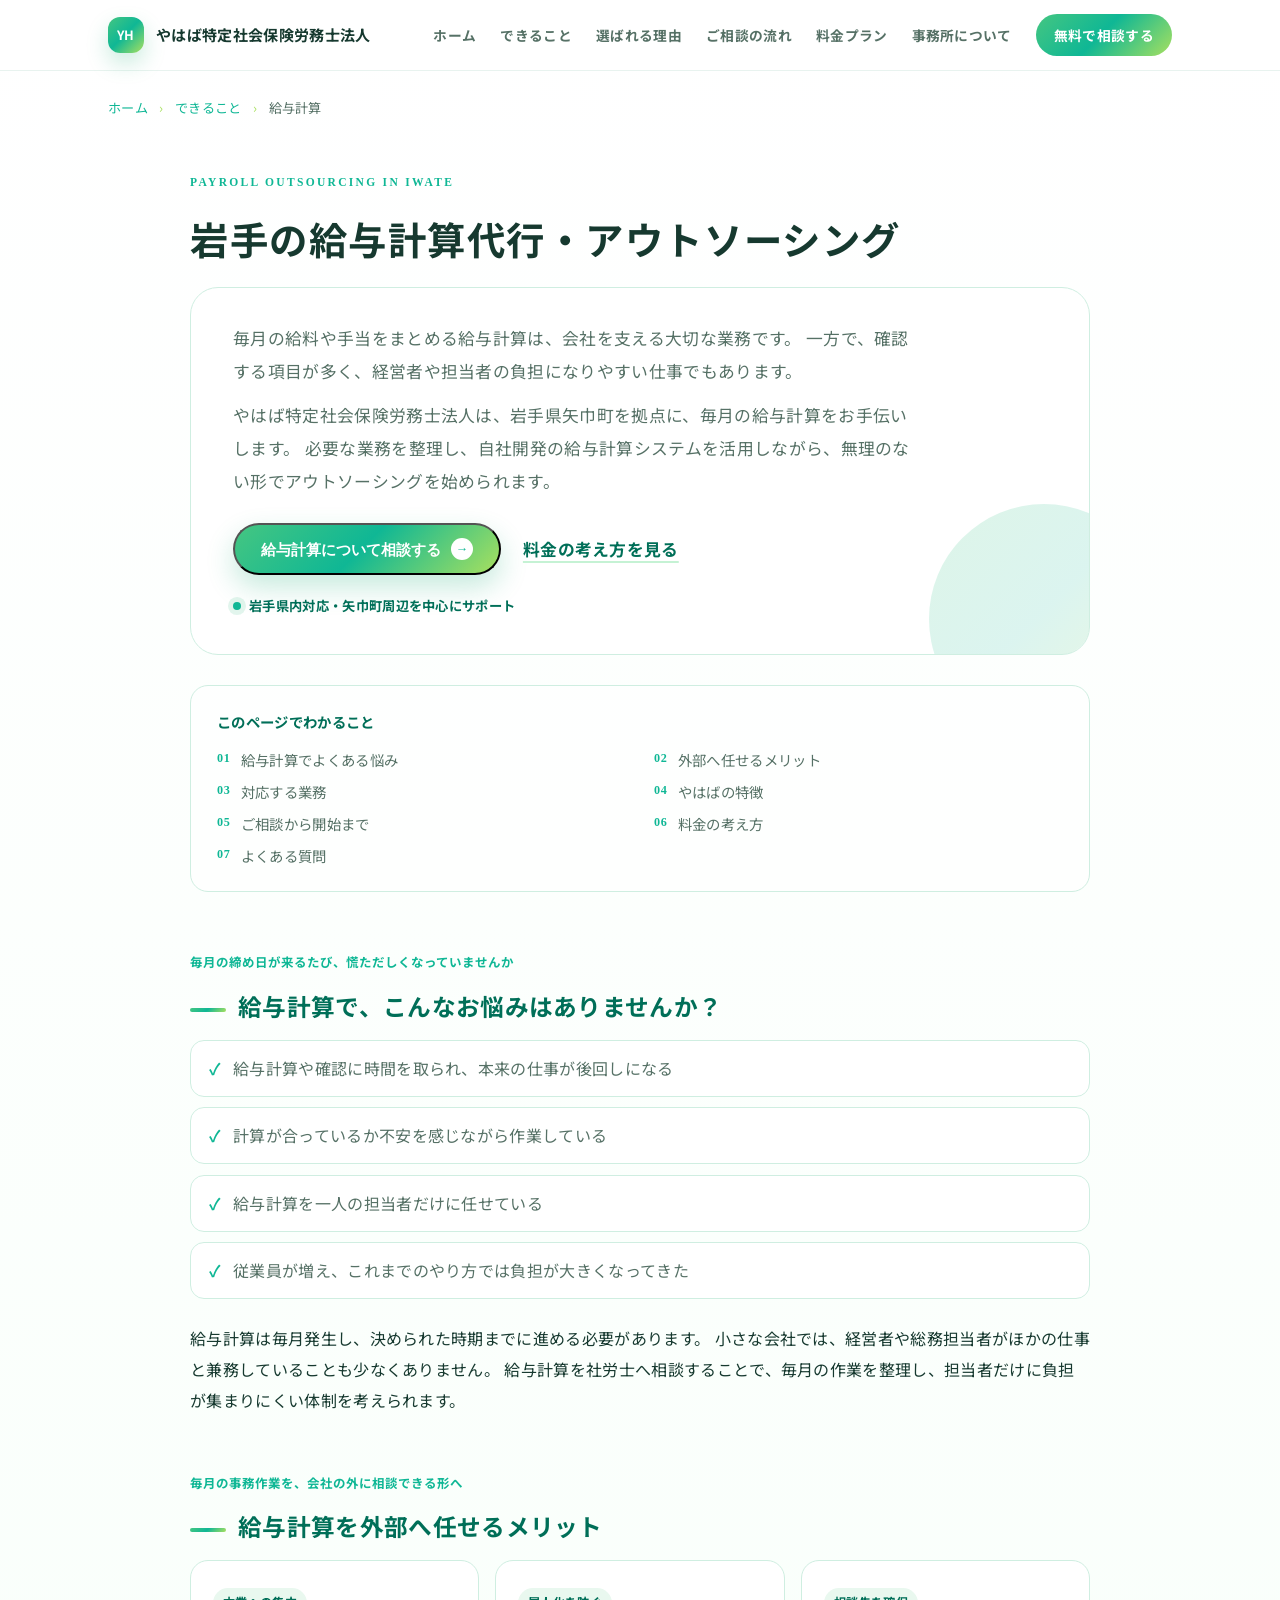
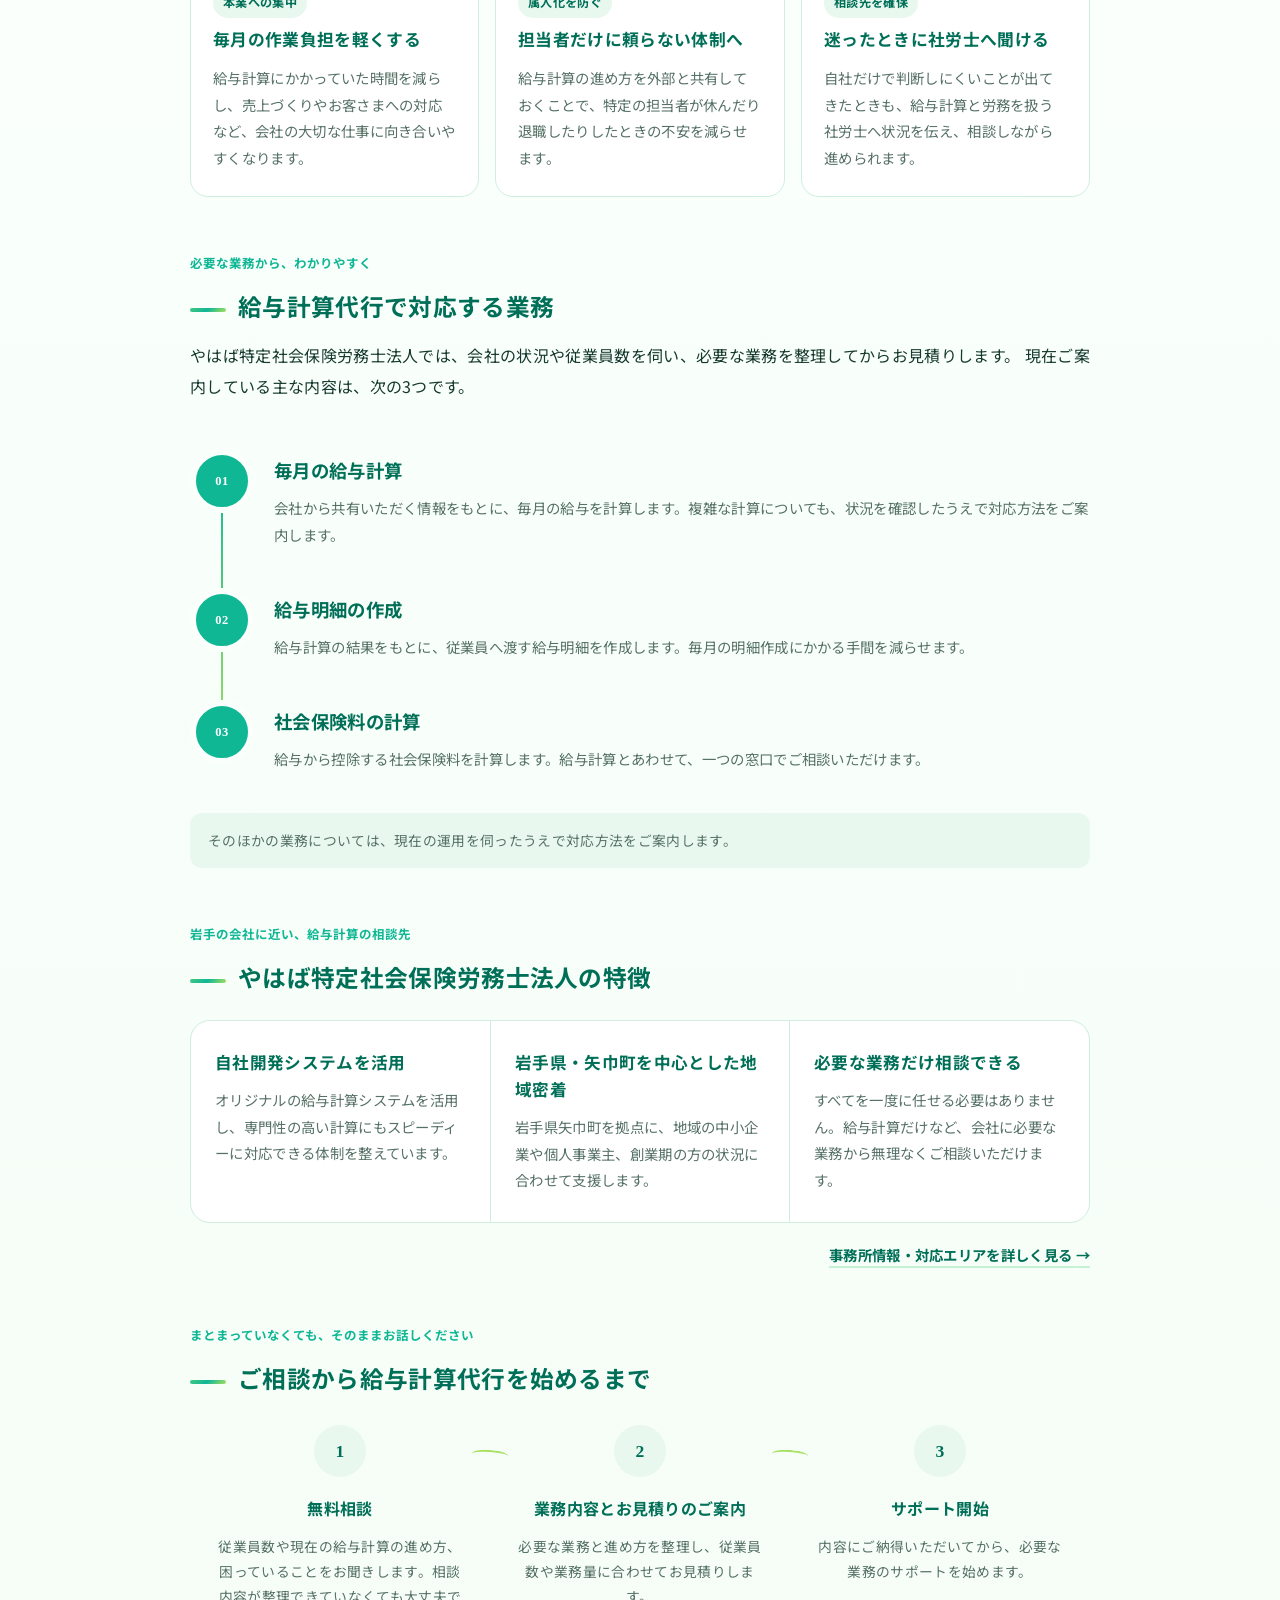
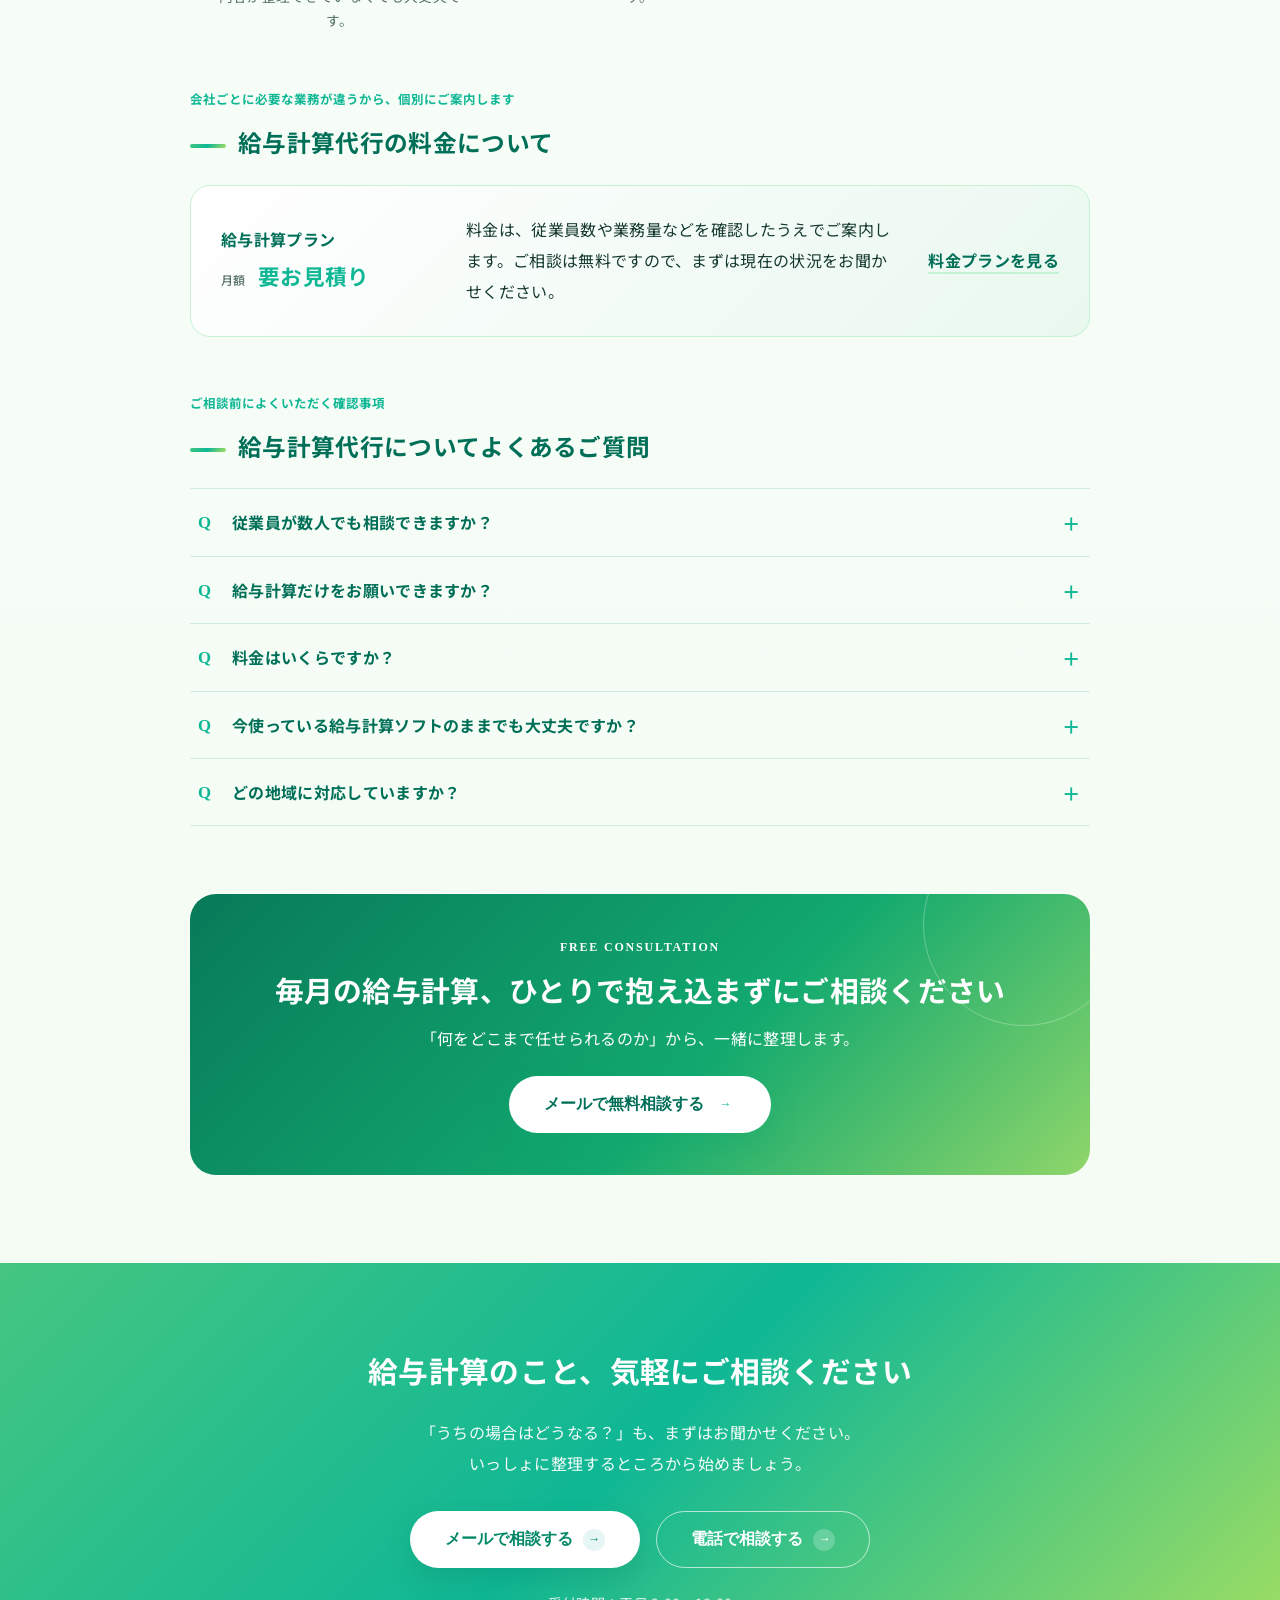
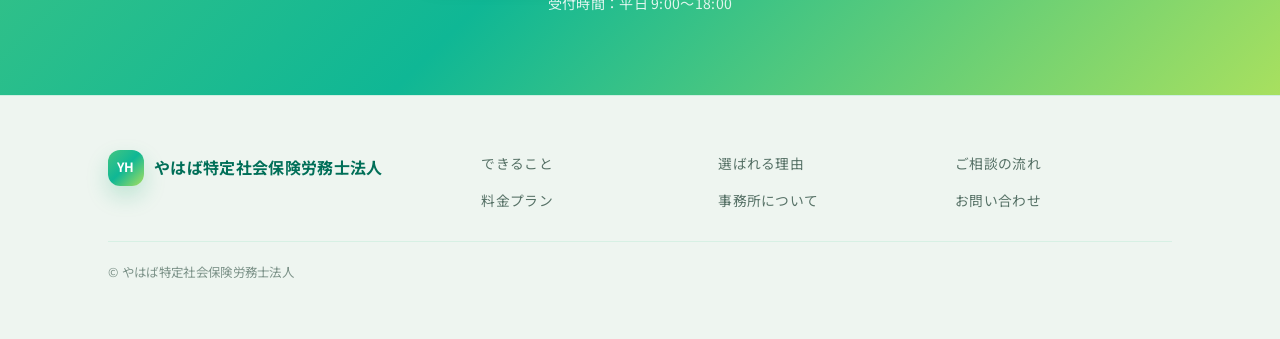
==== payroll.html @ e947ab68 "Add social insurance labor consultant website pages" ====
<!DOCTYPE html>
<html lang="ja">
<head>
<meta charset="UTF-8">
<meta name="viewport" content="width=device-width, initial-scale=1.0">
<title>岩手の給与計算代行・アウトソーシング｜やはば特定社会保険労務士法人</title>
<meta name="description" content="岩手県で給与計算の代行・アウトソーシングをご検討の方へ。矢巾町のやはば特定社会保険労務士法人が、毎月の給与計算・給与明細の作成・社会保険料の計算を支援します。">
<link rel="preconnect" href="https://fonts.googleapis.com">
<link rel="preconnect" href="https://fonts.gstatic.com" crossorigin>
<link href="https://fonts.googleapis.com/css2?family=Noto+Sans+JP:wght@400;500;700&display=swap" rel="stylesheet">
<link rel="stylesheet" href="style.css">
</head>
<body class="payroll-page">

<!-- ヘッダー（共通） -->
<header class="header" id="top">
  <div class="container header__inner">
    <a href="index.html" class="logo">
      <span class="logo__mark">YH</span>
      <span class="logo__text">やはば特定社会保険労務士法人</span>
    </a>
    <nav class="nav" id="nav">
      <a href="index.html">ホーム</a>
      <a href="index.html#services">できること</a>
      <a href="index.html#reasons">選ばれる理由</a>
      <a href="index.html#flow">ご相談の流れ</a>
      <a href="index.html#plans">料金プラン</a>
      <a href="index.html#about">事務所について</a>
      <a href="index.html#contact" class="nav__cta">無料で相談する</a>
    </nav>
    <button class="nav__toggle" id="navToggle" aria-label="メニューを開く" aria-expanded="false">
      <span></span><span></span><span></span>
    </button>
  </div>
</header>

<main>
  <div class="container">
    <!-- パンくず -->
    <nav class="breadcrumb" aria-label="パンくずリスト">
      <a href="index.html">ホーム</a>
      <span class="breadcrumb__sep" aria-hidden="true">›</span>
      <a href="index.html#services">できること</a>
      <span class="breadcrumb__sep" aria-hidden="true">›</span>
      給与計算
    </nav>

    <!-- 記事本文 -->
    <article class="article">
      <p class="article__eyebrow">Payroll outsourcing in Iwate</p>
      <h1 class="article__title">岩手の給与計算代行・アウトソーシング</h1>
      <div class="article__lead payroll-hero">
        <p class="payroll-hero__copy">
          毎月の給料や手当をまとめる給与計算は、会社を支える大切な業務です。
          一方で、確認する項目が多く、経営者や担当者の負担になりやすい仕事でもあります。
        </p>
        <p class="payroll-hero__copy">
          やはば特定社会保険労務士法人は、岩手県矢巾町を拠点に、毎月の給与計算をお手伝いします。
          必要な業務を整理し、自社開発の給与計算システムを活用しながら、無理のない形でアウトソーシングを始められます。
        </p>
        <div class="payroll-hero__actions">
          <button type="button" class="btn btn--primary contact-modal-open">給与計算について相談する</button>
          <a class="payroll-text-link" href="index.html#plans">料金の考え方を見る</a>
        </div>
        <p class="payroll-hero__area">岩手県内対応・矢巾町周辺を中心にサポート</p>
      </div>

      <nav class="payroll-toc" aria-label="このページの目次">
        <p class="payroll-toc__title">このページでわかること</p>
        <ol class="payroll-toc__list">
          <li><a href="#problems">給与計算でよくある悩み</a></li>
          <li><a href="#benefits">外部へ任せるメリット</a></li>
          <li><a href="#services-detail">対応する業務</a></li>
          <li><a href="#strengths">やはばの特徴</a></li>
          <li><a href="#start-flow">ご相談から開始まで</a></li>
          <li><a href="#price">料金の考え方</a></li>
          <li><a href="#faq">よくある質問</a></li>
        </ol>
      </nav>

      <section id="problems" class="payroll-section">
        <p class="payroll-section__kicker">毎月の締め日が来るたび、慌ただしくなっていませんか</p>
        <h2>給与計算で、こんなお悩みはありませんか？</h2>
        <ul class="article__list payroll-problem-list">
          <li>給与計算や確認に時間を取られ、本来の仕事が後回しになる</li>
          <li>計算が合っているか不安を感じながら作業している</li>
          <li>給与計算を一人の担当者だけに任せている</li>
          <li>従業員が増え、これまでのやり方では負担が大きくなってきた</li>
        </ul>
        <p>
          給与計算は毎月発生し、決められた時期までに進める必要があります。
          小さな会社では、経営者や総務担当者がほかの仕事と兼務していることも少なくありません。
          給与計算を社労士へ相談することで、毎月の作業を整理し、担当者だけに負担が集まりにくい体制を考えられます。
        </p>
      </section>

      <section id="benefits" class="payroll-section">
        <p class="payroll-section__kicker">毎月の事務作業を、会社の外に相談できる形へ</p>
        <h2>給与計算を外部へ任せるメリット</h2>
        <div class="payroll-benefits">
          <article class="payroll-benefit">
            <p class="payroll-benefit__label">本業への集中</p>
            <h3>毎月の作業負担を軽くする</h3>
            <p>給与計算にかかっていた時間を減らし、売上づくりやお客さまへの対応など、会社の大切な仕事に向き合いやすくなります。</p>
          </article>
          <article class="payroll-benefit">
            <p class="payroll-benefit__label">属人化を防ぐ</p>
            <h3>担当者だけに頼らない体制へ</h3>
            <p>給与計算の進め方を外部と共有しておくことで、特定の担当者が休んだり退職したりしたときの不安を減らせます。</p>
          </article>
          <article class="payroll-benefit">
            <p class="payroll-benefit__label">相談先を確保</p>
            <h3>迷ったときに社労士へ聞ける</h3>
            <p>自社だけで判断しにくいことが出てきたときも、給与計算と労務を扱う社労士へ状況を伝え、相談しながら進められます。</p>
          </article>
        </div>
      </section>

      <section id="services-detail" class="payroll-section">
        <p class="payroll-section__kicker">必要な業務から、わかりやすく</p>
        <h2>給与計算代行で対応する業務</h2>
        <p>
          やはば特定社会保険労務士法人では、会社の状況や従業員数を伺い、必要な業務を整理してからお見積りします。
          現在ご案内している主な内容は、次の3つです。
        </p>
        <div class="payroll-services" aria-label="給与計算代行の対応業務">
          <article class="payroll-service">
            <span class="payroll-service__num" aria-hidden="true">01</span>
            <div>
              <h3>毎月の給与計算</h3>
              <p>会社から共有いただく情報をもとに、毎月の給与を計算します。複雑な計算についても、状況を確認したうえで対応方法をご案内します。</p>
            </div>
          </article>
          <article class="payroll-service">
            <span class="payroll-service__num" aria-hidden="true">02</span>
            <div>
              <h3>給与明細の作成</h3>
              <p>給与計算の結果をもとに、従業員へ渡す給与明細を作成します。毎月の明細作成にかかる手間を減らせます。</p>
            </div>
          </article>
          <article class="payroll-service">
            <span class="payroll-service__num" aria-hidden="true">03</span>
            <div>
              <h3>社会保険料の計算</h3>
              <p>給与から控除する社会保険料を計算します。給与計算とあわせて、一つの窓口でご相談いただけます。</p>
            </div>
          </article>
        </div>
        <p class="payroll-note">そのほかの業務については、現在の運用を伺ったうえで対応方法をご案内します。</p>
      </section>

      <section id="strengths" class="payroll-section">
        <p class="payroll-section__kicker">岩手の会社に近い、給与計算の相談先</p>
        <h2>やはば特定社会保険労務士法人の特徴</h2>
        <div class="payroll-strengths">
          <article class="payroll-strength">
            <h3>自社開発システムを活用</h3>
            <p>オリジナルの給与計算システムを活用し、専門性の高い計算にもスピーディーに対応できる体制を整えています。</p>
          </article>
          <article class="payroll-strength">
            <h3>岩手県・矢巾町を中心とした地域密着</h3>
            <p>岩手県矢巾町を拠点に、地域の中小企業や個人事業主、創業期の方の状況に合わせて支援します。</p>
          </article>
          <article class="payroll-strength">
            <h3>必要な業務だけ相談できる</h3>
            <p>すべてを一度に任せる必要はありません。給与計算だけなど、会社に必要な業務から無理なくご相談いただけます。</p>
          </article>
        </div>
        <p class="payroll-inline-link"><a href="index.html#about">事務所情報・対応エリアを詳しく見る <span aria-hidden="true">→</span></a></p>
      </section>

      <section id="start-flow" class="payroll-section">
        <p class="payroll-section__kicker">まとまっていなくても、そのままお話しください</p>
        <h2>ご相談から給与計算代行を始めるまで</h2>
        <ol class="payroll-flow">
          <li class="payroll-flow__item">
            <span class="payroll-flow__num">1</span>
            <div>
              <h3>無料相談</h3>
              <p>従業員数や現在の給与計算の進め方、困っていることをお聞きします。相談内容が整理できていなくても大丈夫です。</p>
            </div>
          </li>
          <li class="payroll-flow__item">
            <span class="payroll-flow__num">2</span>
            <div>
              <h3>業務内容とお見積りのご案内</h3>
              <p>必要な業務と進め方を整理し、従業員数や業務量に合わせてお見積りします。</p>
            </div>
          </li>
          <li class="payroll-flow__item">
            <span class="payroll-flow__num">3</span>
            <div>
              <h3>サポート開始</h3>
              <p>内容にご納得いただいてから、必要な業務のサポートを始めます。</p>
            </div>
          </li>
        </ol>
      </section>

      <section id="price" class="payroll-section">
        <p class="payroll-section__kicker">会社ごとに必要な業務が違うから、個別にご案内します</p>
        <h2>給与計算代行の料金について</h2>
        <div class="payroll-price">
          <div>
            <p class="payroll-price__label">給与計算プラン</p>
            <p class="payroll-price__value"><span>月額</span> 要お見積り</p>
          </div>
          <p>料金は、従業員数や業務量などを確認したうえでご案内します。ご相談は無料ですので、まずは現在の状況をお聞かせください。</p>
          <a class="payroll-text-link" href="index.html#plans">料金プランを見る</a>
        </div>
      </section>

      <section id="faq" class="payroll-section payroll-faq">
        <p class="payroll-section__kicker">ご相談前によくいただく確認事項</p>
        <h2>給与計算代行についてよくあるご質問</h2>
        <div class="payroll-faq__items">
          <details>
            <summary>従業員が数人でも相談できますか？</summary>
            <p>従業員数や現在の業務量を伺い、必要な内容を整理してお見積りします。少人数の場合も、まずは気軽にご相談ください。</p>
          </details>
          <details>
            <summary>給与計算だけをお願いできますか？</summary>
            <p>はい。必要な業務だけご依頼いただけます。給与計算と総務まわりをまとめて相談したい場合も、状況に合わせてご案内します。</p>
          </details>
          <details>
            <summary>料金はいくらですか？</summary>
            <p>従業員数や業務量によって異なるため、個別にお見積りします。ご相談はいつでも無料です。</p>
          </details>
          <details>
            <summary>今使っている給与計算ソフトのままでも大丈夫ですか？</summary>
            <p>現在のソフトや運用方法を確認し、対応方法をご案内します。自社開発システムを含め、会社に合った進め方を一緒に整理します。</p>
          </details>
          <details>
            <summary>どの地域に対応していますか？</summary>
            <p>岩手県内に対応し、矢巾町周辺を中心にご相談を承っています。詳しい対応方法はお問い合わせください。</p>
          </details>
        </div>
      </section>

      <aside class="payroll-mini-cta" aria-label="給与計算のご相談">
        <p class="payroll-mini-cta__eyebrow">Free consultation</p>
        <h2>毎月の給与計算、ひとりで抱え込まずにご相談ください</h2>
        <p>「何をどこまで任せられるのか」から、一緒に整理します。</p>
        <button type="button" class="btn btn--primary btn--lg contact-modal-open">メールで無料相談する</button>
      </aside>
    </article>
  </div>

  <!-- お問い合わせ（共通CTA） -->
  <section class="cta" id="contact">
    <div class="container cta__inner">
      <h2 class="cta__title">給与計算のこと、気軽にご相談ください</h2>
      <p class="cta__text">
        「うちの場合はどうなる？」も、まずはお聞かせください。<br>
        いっしょに整理するところから始めましょう。
      </p>
      <div class="cta__actions">
        <button type="button" class="btn btn--white btn--lg contact-modal-open">メールで相談する</button>
        <button type="button" class="btn btn--outline btn--lg phone-modal-open">電話で相談する</button>
      </div>
      <p class="cta__note">受付時間：平日 9:00〜18:00</p>
    </div>
  </section>
</main>

<!-- フッター（共通） -->
<footer class="footer">
  <div class="container footer__inner">
    <div class="footer__brand">
      <span class="logo__mark">YH</span>
      <span>やはば特定社会保険労務士法人</span>
    </div>
    <nav class="footer__nav">
      <a href="index.html#services">できること</a>
      <a href="index.html#reasons">選ばれる理由</a>
      <a href="index.html#flow">ご相談の流れ</a>
      <a href="index.html#plans">料金プラン</a>
      <a href="index.html#about">事務所について</a>
      <a href="index.html#contact">お問い合わせ</a>
    </nav>
    <p class="footer__copy">&copy; やはば特定社会保険労務士法人</p>
  </div>
</footer>


<!-- 電話番号ポップアップ -->
<div class="phone-modal" id="phoneModal" aria-hidden="true">
  <div class="phone-modal__overlay" data-phone-close></div>
  <div class="phone-modal__dialog" role="dialog" aria-modal="true" aria-labelledby="phoneModalTitle">
    <button type="button" class="phone-modal__close" aria-label="閉じる" data-phone-close>×</button>
    <p class="phone-modal__eyebrow">お電話でのご相談</p>
    <h2 class="phone-modal__title" id="phoneModalTitle">やはば特定社会保険労務士法人</h2>
    <a class="phone-modal__number" href="tel:0196133228">019-613-3228</a>
    <p class="phone-modal__note">スマートフォンでは番号をタップすると発信できます。<br>受付時間：平日 9:00〜18:00</p>
  </div>
</div>

<!-- お問い合わせフォーム -->
<div class="contact-modal" id="contactModal" aria-hidden="true">
  <div class="contact-modal__overlay" data-contact-close></div>
  <div class="contact-modal__dialog" role="dialog" aria-modal="true" aria-labelledby="contactModalTitle">
    <button type="button" class="contact-modal__close" aria-label="閉じる" data-contact-close>×</button>
    <p class="contact-modal__eyebrow">メールでのご相談</p>
    <h2 class="contact-modal__title" id="contactModalTitle">お問い合わせフォーム</h2>
    <p class="contact-modal__lead">下のフォームにご記入ください。内容を確認のうえ、担当者よりご返信いたします。</p>

    <!-- 通知メールの送信先は Netlify 管理画面 → Site → Forms → Form notifications で設定します（メールアドレスはコードではなく管理画面に登録） -->
    <form class="contact-form" name="contact" method="POST" data-netlify="true" netlify-honeypot="bot-field">
      <input type="hidden" name="form-name" value="contact">
      <p class="contact-form__hp" hidden>
        <label>この欄は記入しないでください <input name="bot-field"></label>
      </p>

      <div class="contact-form__row">
        <label class="contact-form__label" for="cf-name">お名前 <span class="contact-form__req">必須</span></label>
        <input class="contact-form__input" id="cf-name" name="お名前" type="text" required autocomplete="name">
      </div>
      <div class="contact-form__row">
        <label class="contact-form__label" for="cf-email">メールアドレス <span class="contact-form__req">必須</span></label>
        <input class="contact-form__input" id="cf-email" name="メールアドレス" type="email" required autocomplete="email">
      </div>
      <div class="contact-form__row">
        <label class="contact-form__label" for="cf-tel">電話番号 <span class="contact-form__opt">任意</span></label>
        <input class="contact-form__input" id="cf-tel" name="電話番号" type="tel" autocomplete="tel">
      </div>
      <div class="contact-form__row">
        <label class="contact-form__label" for="cf-message">相談内容 <span class="contact-form__req">必須</span></label>
        <textarea class="contact-form__input contact-form__textarea" id="cf-message" name="相談内容" rows="5" required></textarea>
      </div>

      <button type="submit" class="btn btn--lg contact-form__submit">送信する</button>
      <p class="contact-form__status" role="status" aria-live="polite"></p>
      <p class="contact-form__note">受付時間：平日 9:00〜18:00／いただいた内容は相談対応の目的のみに使用します。</p>
    </form>
  </div>
</div>

<script src="script.js"></script>
</body>
</html>
---- style.css ----
/* ===== ブランド変数：JTI風の余白・透明感・グリーン基調 ===== */
:root{
  --bg:#fbefb; /* 明るい白緑 */
  --paper:#ffffff;
  --main:#12a96f; /* 添付ロゴ寄せ：明るいグリーン */
  --main-dark:#087a59; /* 暗くなりすぎない深緑 */
  --main-soft:#e9f8ef;
  --accent:#8fd66a; /* 黄みのあるライム寄り */
  --accent-2:#caecc2;
  --sub:#f2fbf1;
  --line:#d9efdf;
  --text:#16392f;
  --text-sub:#567166;
  --white:#ffffff;
  --radius:18px;
  --radius-lg:26px;
  --shadow:0 18px 50px rgba(18,169,111,.13);
  --maxw:1120px;
}

*{box-sizing:border-box;}
html{scroll-behavior:smooth;}
body{
  margin:0;
  font-family:"Noto Sans JP",-apple-system,BlinkMacSystemFont,"Segoe UI",sans-serif;
  color:var(--text);
  background:var(--bg);
  line-height:1.95;
  letter-spacing:.02em;
  -webkit-font-smoothing:antialiased;
}
img{max-width:100%;display:block;}
a{color:inherit;text-decoration:none;}
h1,h2,h3,p,dl,dd{margin:0;}
ul,ol{margin:0;padding:0;list-style:none;}

.container{width:100%;max-width:var(--maxw);margin-inline:auto;padding-inline:28px;}

/* ===== ボタン ===== */
.btn{
  display:inline-flex;align-items:center;justify-content:center;gap:.65em;
  padding:13px 26px;border-radius:999px;font-weight:700;font-size:.95rem;
  transition:transform .18s ease, box-shadow .2s ease, background .2s ease, border-color .2s ease;
  white-space:nowrap;line-height:1.4;
}
.btn--lg{padding:16px 34px;font-size:1rem;}
.btn--primary{background:linear-gradient(135deg,#62c56f 0%,#12a96f 52%,#8fd66a 100%);color:var(--white);box-shadow:0 12px 28px rgba(18,169,111,.24);}
.btn--primary:hover{background:linear-gradient(135deg,#52bc68 0%,#0b9864 58%,#7ccb5c 100%);transform:translateY(-2px);}
.btn--ghost{background:var(--white);color:var(--main);border:1px solid var(--line);}
.btn--ghost:hover{background:var(--main-soft);border-color:var(--accent-2);}
.btn--outline{background:transparent;color:var(--white);border:1px solid rgba(255,255,255,.65);}
.btn--outline:hover{background:rgba(255,255,255,.13);}
.btn::after{content:"→";display:grid;place-items:center;flex:none;width:22px;height:22px;border-radius:50%;font-size:.78rem;line-height:1;transition:transform .2s ease;}
.btn--primary::after{background:var(--white);color:var(--main);}
.btn--ghost::after{background:var(--main-soft);color:var(--main);}
.btn--outline::after{background:rgba(255,255,255,.22);color:var(--white);}
.btn:hover::after{transform:translateX(3px);}

/* ===== ヘッダー ===== */
.header{position:sticky;top:0;z-index:50;background:rgba(251,254,251,.84);backdrop-filter:blur(16px);border-bottom:1px solid rgba(0,122,77,.09);transition:background .3s ease, box-shadow .3s ease;}
.header.is-scrolled{background:rgba(251,254,251,.97);box-shadow:0 8px 28px rgba(18,169,111,.09);}
.header__inner{display:flex;align-items:center;justify-content:space-between;height:70px;}
.logo{display:flex;align-items:center;gap:12px;font-weight:700;min-width:0;}
.logo__mark{display:grid;place-items:center;width:36px;height:36px;border-radius:12px;background:linear-gradient(135deg,#6cc56f 0%,#12a96f 55%,#8fd66a 100%);color:var(--white);font-size:.8rem;letter-spacing:.06em;box-shadow:0 10px 22px rgba(18,169,111,.22);}
.logo__text{font-size:.94rem;white-space:nowrap;}
.nav{display:flex;align-items:center;gap:24px;}
.nav a{font-size:.86rem;font-weight:700;color:var(--text-sub);transition:color .2s;}
.nav a:hover{color:var(--main);}
.nav__cta{background:linear-gradient(135deg,#62c56f 0%,#12a96f 58%,#8fd66a 100%);color:var(--white)!important;padding:8px 18px;border-radius:999px;}
.nav__toggle{display:none;flex-direction:column;gap:5px;background:none;border:none;cursor:pointer;padding:8px;}
.nav__toggle span{display:block;width:24px;height:2px;background:var(--main);transition:.3s;}

/* ===== ヒーロー：写真カード＋大きな余白 ===== */
.hero{position:relative;overflow:hidden;background:linear-gradient(180deg,#fbfffb 0%,#f3fbf2 100%);padding:54px 0 88px;}
.hero::before{content:"";position:absolute;inset:auto -10% 26px -10%;height:170px;background:var(--white);transform:rotate(-3deg);transform-origin:center;z-index:0;}
.hero::after{content:"";position:absolute;right:-120px;top:70px;width:420px;height:420px;border-radius:50%;background:radial-gradient(circle,rgba(143,214,106,.24),rgba(18,169,111,.06) 55%,transparent 72%);pointer-events:none;}
.hero__curve{position:absolute;inset:0;width:100%;height:100%;z-index:1;opacity:.85;pointer-events:none;}
.hero__inner{position:relative;z-index:2;display:grid;grid-template-columns:.88fr 1.12fr;gap:54px;align-items:center;}
.hero__body{padding-top:10px;}
.hero__lead{display:inline-flex;align-items:center;gap:10px;color:var(--main);font-weight:700;font-size:.86rem;letter-spacing:.08em;margin-bottom:18px;}
.hero__lead::before{content:"";width:34px;height:1px;background:var(--accent);}
.hero__title{font-size:clamp(2rem,4vw,3.35rem);font-weight:700;line-height:1.35;letter-spacing:.03em;margin-bottom:24px;color:var(--text);}
.hero__text{color:var(--text-sub);font-size:1.02rem;margin-bottom:30px;}
.hero__actions{display:flex;flex-wrap:wrap;gap:14px;margin-bottom:24px;}
.hero__points{display:flex;flex-wrap:wrap;gap:10px 18px;}
.hero__points li{position:relative;padding:7px 12px 7px 32px;border:1px solid var(--line);border-radius:999px;background:rgba(255,255,255,.72);font-size:.84rem;color:var(--text-sub);}
.hero__points li::before{content:"✓";position:absolute;left:13px;color:var(--main);font-weight:700;}
.hero__visual{position:relative;min-height:455px;}
.hero__photo{position:absolute;overflow:hidden;background:var(--sub);box-shadow:var(--shadow);border:1px solid rgba(255,255,255,.8);}
.hero__photo img{width:100%;height:100%;object-fit:cover;filter:saturate(1.08) contrast(1.01) brightness(1.04);}
.hero__photo--large{left:0;top:0;width:69%;height:305px;border-radius:28px;}
.hero__photo--small{right:0;top:34px;width:38%;height:245px;border-radius:18px;}
.hero__photo--thin{right:8%;bottom:0;width:58%;height:160px;border-radius:18px;}
.hero__bigword{position:absolute;left:14%;bottom:92px;color:var(--main);font-size:clamp(2.2rem,5vw,4.8rem);font-weight:500;letter-spacing:.14em;opacity:.78;line-height:1;}

/* ===== 帯 ===== */
.band{background:var(--white);padding:46px 0;text-align:left;border-top:1px solid var(--line);border-bottom:1px solid var(--line);}
.band__text{max-width:820px;margin-inline:auto;color:var(--main-dark);font-size:1.16rem;font-weight:700;line-height:2.05;}

/* ===== セクション共通 ===== */
.section{padding:86px 0;background:var(--bg);}
.section--alt{background:var(--sub);}
.section__head{max-width:760px;margin:0 0 46px;}
.section__head{text-align:left;}
.section__eyebrow{display:block;color:var(--main);font-weight:700;font-size:.72rem;letter-spacing:.2em;text-transform:uppercase;margin-bottom:9px;font-family:Georgia,serif;}
.section__eyebrow::before{content:none;}
.section__title{font-size:clamp(1.65rem,2.8vw,2.35rem);font-weight:700;line-height:1.45;letter-spacing:.04em;margin-bottom:12px;}
.section__desc{color:var(--text-sub);}

/* ===== カード ===== */
.cards{display:grid;grid-template-columns:repeat(3,1fr);gap:24px;}
.card{position:relative;display:flex;flex-direction:column;min-height:330px;background:var(--white);border-radius:var(--radius);padding:30px 26px 28px;box-shadow:none;border:1px solid var(--line);overflow:hidden;transition:transform .2s ease, box-shadow .2s ease, border-color .2s ease;}
.card::before{content:"";position:absolute;left:0;right:0;top:0;height:7px;background:linear-gradient(90deg,#12a96f 0%,#62c56f 55%,#8fd66a 100%);}
.card:hover{transform:translateY(-6px);box-shadow:var(--shadow);border-color:var(--accent-2);}
.card__ico{display:grid;place-items:center;width:54px;height:54px;background:var(--main-soft);border-radius:16px;font-size:1.55rem;margin-bottom:20px;}
.card__title{font-size:1.22rem;font-weight:700;margin-bottom:12px;color:var(--main-dark);}
.card__text{color:var(--text-sub);font-size:.94rem;line-height:1.9;}
.card__more{display:inline-flex;align-items:center;gap:.35em;margin-top:auto;padding-top:22px;color:var(--main);font-weight:700;font-size:.9rem;}
.card:hover .card__more{gap:.7em;}

/* ===== 選ばれる理由 ===== */
.reasons{display:grid;grid-template-columns:repeat(3,1fr);gap:18px;}
.reason{position:relative;background:var(--white);border-radius:16px;padding:28px 24px;border:1px solid var(--line);transition:background .25s ease, color .25s ease, transform .2s ease;}
.reason:hover{background:var(--main);transform:translateY(-5px);}
.reason__num{display:block;color:var(--accent);font-weight:700;font-size:.82rem;letter-spacing:.16em;margin-bottom:14px;}
.reason__title{font-size:1.12rem;font-weight:700;margin-bottom:10px;color:var(--main-dark);}
.reason__text{color:var(--text-sub);font-size:.92rem;line-height:1.85;}
.reason:hover .reason__num,.reason:hover .reason__title{color:var(--white);}
.reason:hover .reason__text{color:rgba(255,255,255,.92);}

/* ===== 流れ ===== */
.flow{display:grid;grid-template-columns:repeat(3,1fr);gap:22px;counter-reset:step;}
.flow__step{position:relative;background:var(--white);border-radius:var(--radius);padding:34px 26px 30px;border:1px solid var(--line);}
.flow__step:not(:last-child)::after{content:"";position:absolute;right:-16px;top:50%;width:28px;height:1px;background:var(--accent-2);}
.flow__num{display:grid;place-items:center;width:46px;height:46px;margin:0 0 18px;background:linear-gradient(135deg,#62c56f 0%,#12a96f 58%,#8fd66a 100%);color:var(--white);border-radius:50%;font-size:1.15rem;font-weight:700;}
.flow__title{font-size:1.12rem;font-weight:700;margin-bottom:10px;}
.flow__text{color:var(--text-sub);font-size:.92rem;}

/* ===== 料金 ===== */
.plans{display:grid;grid-template-columns:repeat(3,1fr);gap:24px;align-items:stretch;}
.plan{position:relative;display:flex;flex-direction:column;background:var(--white);border-radius:var(--radius-lg);padding:34px 28px;border:1px solid var(--line);box-shadow:none;}
.plan--featured{border:2px solid var(--main);box-shadow:var(--shadow);}
.plan__badge{position:absolute;top:18px;right:22px;background:linear-gradient(135deg,#62c56f 0%,#12a96f 58%,#8fd66a 100%);color:var(--white);font-size:.78rem;font-weight:700;padding:4px 14px;border-radius:999px;}
.plan__name{font-size:1.22rem;font-weight:700;color:var(--main-dark);margin-bottom:8px;padding-right:54px;}
.plan__for{color:var(--text-sub);font-size:.88rem;margin-bottom:18px;min-height:2.8em;}
.plan__price{font-size:1.42rem;font-weight:700;color:var(--main);padding-bottom:18px;margin-bottom:18px;border-bottom:1px solid var(--line);}
.plan__from{font-size:.84rem;font-weight:500;color:var(--text-sub);margin-right:8px;}
.plan__list{display:flex;flex-direction:column;gap:9px;margin-bottom:26px;flex-grow:1;}
.plan__list li{position:relative;padding-left:24px;font-size:.92rem;color:var(--text-sub);}
.plan__list li::before{content:"✓";position:absolute;left:0;top:0;color:var(--main);font-weight:700;}
.plan__btn{width:100%;}
.plans__note{text-align:left;color:var(--text-sub);font-size:.88rem;margin-top:28px;}

/* ===== About ===== */
.about{display:grid;grid-template-columns:.92fr 1.08fr;gap:50px;align-items:start;}
.about__text{color:var(--text-sub);margin-bottom:18px;}
.about .section__title{text-align:left;margin-top:6px;}
.info{background:var(--white);border-radius:var(--radius-lg);padding:10px 28px;border:1px solid var(--line);}
.info__row{display:flex;gap:18px;padding:17px 0;border-bottom:1px solid var(--line);}
.info__row:last-child{border-bottom:none;}
.info__row dt{flex:0 0 92px;font-weight:700;color:var(--main-dark);font-size:.9rem;}
.info__row dd{color:var(--text-sub);font-size:.93rem;}
.office-gallery{position:relative;margin-top:52px;width:100%;aspect-ratio:16/6;border-radius:var(--radius-lg);overflow:hidden;border:1px solid var(--line);box-shadow:var(--shadow);background:var(--sub);}
.office-gallery__slide{position:absolute;inset:0;margin:0;opacity:0;animation:officeFade 18s infinite;}
.office-gallery__slide img{width:100%;height:100%;object-fit:cover;display:block;}
.office-gallery__slide:nth-child(1){animation-delay:0s;}
.office-gallery__slide:nth-child(2){animation-delay:6s;}
.office-gallery__slide:nth-child(3){animation-delay:12s;}
@keyframes officeFade{0%{opacity:0;}4%{opacity:1;}30%{opacity:1;}36%{opacity:0;}100%{opacity:0;}}
.office-gallery__note{position:absolute;right:14px;bottom:12px;z-index:2;background:rgba(24,53,42,.55);color:#fff;font-size:.75rem;padding:5px 12px;border-radius:999px;}
@media (prefers-reduced-motion: reduce){.office-gallery__slide{animation:none;}.office-gallery__slide:nth-child(1){opacity:1;}}

/* ===== 代表挨拶 ===== */
.greeting{display:grid;grid-template-columns:280px 1fr;gap:48px;align-items:start;}
.greeting__person{text-align:center;background:var(--white);border-radius:var(--radius-lg);padding:34px 24px;border:1px solid var(--line);position:sticky;top:96px;}
.greeting__photo{display:grid;place-items:center;width:120px;height:120px;margin:0 auto 18px;border-radius:50%;background:var(--main-soft);color:var(--main);font-weight:700;font-size:1.1rem;border:1px solid var(--accent-2);}
.greeting__role{font-size:.84rem;color:var(--text-sub);margin-bottom:4px;}
.greeting__name{font-size:1.18rem;font-weight:700;color:var(--main-dark);}
.greeting__body .section__title{text-align:left;margin-bottom:22px;}
.greeting__text{color:var(--text-sub);margin-bottom:16px;}
.greeting__sign{margin-top:24px;font-weight:700;color:var(--main-dark);text-align:right;}

/* ===== CTA / Footer ===== */
.cta{background:linear-gradient(135deg,#62c56f 0%,#12a96f 52%,#8fd66a 100%);color:var(--white);padding:78px 0;text-align:center;}
.cta__title{font-size:1.86rem;font-weight:700;margin-bottom:18px;}
.cta__text{margin-bottom:32px;opacity:.95;}
.cta__actions{display:flex;flex-wrap:wrap;gap:16px;justify-content:center;}
.cta__note{margin-top:22px;font-size:.88rem;opacity:.85;}
.footer{background:#eef5f0;color:var(--text-sub);padding:54px 0;border-top:1px solid var(--line);}
.footer__inner{display:grid;grid-template-columns:1fr 2fr;gap:28px;align-items:start;}
.footer__brand{display:flex;align-items:center;gap:10px;font-weight:700;color:var(--main-dark);}
.footer__nav{display:grid;grid-template-columns:repeat(3,minmax(0,1fr));gap:10px 20px;}
.footer__nav a{font-size:.86rem;color:var(--text-sub);transition:color .2s;}
.footer__nav a:hover{color:var(--main);}
.footer__copy{grid-column:1/-1;font-size:.78rem;opacity:.75;border-top:1px solid var(--line);padding-top:18px;}

.floating-cta{position:fixed;right:22px;bottom:22px;z-index:60;display:inline-flex;align-items:center;gap:.5em;background:linear-gradient(135deg,#62c56f 0%,#12a96f 58%,#8fd66a 100%);color:var(--white);font-weight:700;font-size:.92rem;padding:13px 22px;border-radius:999px;box-shadow:0 10px 30px rgba(0,122,77,.34);transition:transform .2s ease,background .2s ease;}
.floating-cta::before{content:"💬";font-size:1.05em;}
.floating-cta:hover{background:var(--main-dark);transform:translateY(-3px);}

/* ===== 下層ページ ===== */
.breadcrumb{padding:24px 0 0;font-size:.82rem;color:var(--text-sub);}
.breadcrumb a{color:var(--main);}
.breadcrumb a:hover{text-decoration:underline;}
.breadcrumb__sep{margin:0 8px;color:var(--accent);}
.article{max-width:820px;margin-inline:auto;padding:50px 0 88px;}
.article__eyebrow{display:block;color:var(--main);font-weight:700;font-size:.72rem;letter-spacing:.2em;text-transform:uppercase;margin-bottom:10px;font-family:Georgia,serif;}
.article__eyebrow::before{content:none;}
.article__title{font-size:clamp(1.8rem,3vw,2.55rem);font-weight:700;line-height:1.45;margin-bottom:20px;letter-spacing:.04em;}
.article__lead{color:var(--text-sub);font-size:1.05rem;margin-bottom:8px;background:var(--white);border:1px solid var(--line);border-radius:var(--radius-lg);padding:24px 26px;}
.article h2{font-size:1.48rem;font-weight:700;color:var(--main-dark);line-height:1.5;margin:52px 0 16px;padding-left:16px;border-left:4px solid var(--main);}
.article h3{font-size:1.15rem;font-weight:700;color:var(--main-dark);margin:32px 0 12px;}
.article p{margin-bottom:18px;}
.article__list{display:flex;flex-direction:column;gap:10px;margin:0 0 18px;}
.article__list li{position:relative;padding:12px 16px 12px 42px;color:var(--text-sub);background:var(--white);border:1px solid var(--line);border-radius:14px;}
.article__list li::before{content:"✓";position:absolute;left:18px;top:12px;color:var(--main);font-weight:700;}
.placeholder{background:var(--main-soft);border:1px dashed var(--accent-2);border-radius:var(--radius);padding:18px 22px;margin:24px 0;color:var(--text-sub);font-size:.9rem;}
.placeholder strong{color:var(--main-dark);}

@media (max-width:980px){
  .nav{gap:18px;}.nav a{font-size:.82rem;}
  .hero__inner{grid-template-columns:1fr;gap:36px;}
  .hero__visual{min-height:390px;max-width:680px;width:100%;margin-inline:auto;}
  .cards,.reasons,.flow{grid-template-columns:repeat(2,1fr);}
  .plans{grid-template-columns:1fr;max-width:520px;}
  .plan__for{min-height:0;}
  .about{grid-template-columns:1fr;}
  .greeting{grid-template-columns:1fr;gap:32px;}
  .greeting__person{position:static;max-width:280px;margin-inline:auto;}
  .footer__inner{grid-template-columns:1fr;}
}

@media (max-width:900px){
  .nav{position:fixed;top:70px;left:0;right:0;flex-direction:column;gap:0;align-items:stretch;background:var(--bg);border-bottom:1px solid var(--line);box-shadow:0 12px 24px rgba(0,92,60,.1);max-height:0;overflow:hidden;transition:max-height .3s ease;}
  .nav.is-open{max-height:480px;}
  .nav a{width:100%;padding:15px 24px;border-top:1px solid var(--line);}
  .nav__cta{margin:14px 24px;text-align:center;}
  .nav__toggle{display:flex;}
  .nav__toggle.is-open span:nth-child(1){transform:translateY(7px) rotate(45deg);}
  .nav__toggle.is-open span:nth-child(2){opacity:0;}
  .nav__toggle.is-open span:nth-child(3){transform:translateY(-7px) rotate(-45deg);}
}

@media (max-width:640px){
  .container{padding-inline:20px;}.logo__text{display:none;}
  .hero{padding:42px 0 62px;}.hero::before{height:120px;bottom:10px;}
  .hero__visual{min-height:300px;}.hero__photo--large{width:78%;height:205px;border-radius:22px;}.hero__photo--small{width:43%;height:155px;top:28px;}.hero__photo--thin{width:66%;height:115px;}.hero__bigword{bottom:68px;font-size:2.1rem;}
  .section{padding:58px 0;}.cards,.reasons,.flow{grid-template-columns:1fr;}.flow__step:not(:last-child)::after{display:none;}
  .btn{width:100%;}.hero__actions,.cta__actions{flex-direction:column;}.hero__points{flex-direction:column;align-items:flex-start;gap:8px;}
  .info__row{flex-direction:column;gap:4px;}.info__row dt{flex-basis:auto;}
  .office-gallery{aspect-ratio:16/10;}.footer__nav{grid-template-columns:1fr 1fr;}
  .floating-cta{right:14px;bottom:14px;padding:12px 18px;font-size:.84rem;}
}

/* ===== 仕上げアニメーション：静的サイトのまま上品に動かす ===== */
@keyframes softFadeUp{
  from{opacity:0;transform:translateY(24px);filter:blur(6px);}
  to{opacity:1;transform:translateY(0);filter:blur(0);}
}
@keyframes softFadeRight{
  from{opacity:0;transform:translateX(-22px);filter:blur(5px);}
  to{opacity:1;transform:translateX(0);filter:blur(0);}
}
@keyframes photoFloat{
  0%,100%{transform:translateY(0) scale(1);}
  50%{transform:translateY(-10px) scale(1.012);}
}
@keyframes photoZoom{
  0%,100%{transform:scale(1);}
  50%{transform:scale(1.045);}
}
@keyframes lineDraw{
  from{stroke-dashoffset:1800;}
  to{stroke-dashoffset:0;}
}
@keyframes pulseGlow{
  0%,100%{box-shadow:0 10px 26px rgba(0,122,77,.20);}
  50%{box-shadow:0 14px 34px rgba(0,122,77,.34);}
}
@keyframes arrowNudge{
  0%,100%{transform:translateX(0);}
  50%{transform:translateX(4px);}
}

/* 初回表示：ヒーローを作り込んだ印象に */
.hero__lead{animation:softFadeRight .75s ease both .08s;}
.hero__title{animation:softFadeUp .8s ease both .18s;}
.hero__text{animation:softFadeUp .8s ease both .30s;}
.hero__actions{animation:softFadeUp .8s ease both .42s;}
.hero__points{animation:softFadeUp .8s ease both .54s;}
.hero__bigword{animation:softFadeUp .9s ease both .38s;}
.hero__curve path{stroke-dasharray:1800;stroke-dashoffset:1800;animation:lineDraw 1.8s cubic-bezier(.22,1,.36,1) both .35s;}
.hero__photo{will-change:transform;}
.hero__photo--large{animation:softFadeUp .9s ease both .16s, photoFloat 8s ease-in-out infinite 1.2s;}
.hero__photo--small{animation:softFadeUp .9s ease both .34s, photoFloat 9s ease-in-out infinite 1.6s;}
.hero__photo--thin{animation:softFadeUp .9s ease both .52s, photoFloat 10s ease-in-out infinite 1.8s;}
.hero__photo img{animation:photoZoom 14s ease-in-out infinite;will-change:transform;}

/* スクロール表示 */
.js-enabled .js-reveal{opacity:0;transform:translateY(28px);filter:blur(6px);transition:opacity .75s ease,transform .75s ease,filter .75s ease;will-change:opacity,transform,filter;}
.js-enabled .js-reveal.is-visible{opacity:1;transform:translateY(0);filter:blur(0);}
.js-enabled .js-reveal[data-reveal="left"]{transform:translateX(-28px);}
.js-enabled .js-reveal[data-reveal="right"]{transform:translateX(28px);}
.js-enabled .js-reveal[data-reveal="left"].is-visible,
.js-enabled .js-reveal[data-reveal="right"].is-visible{transform:translateX(0);}
.js-enabled .js-reveal[data-reveal="scale"]{transform:translateY(18px) scale(.96);}
.js-enabled .js-reveal[data-reveal="scale"].is-visible{transform:translateY(0) scale(1);}

/* カード群は順番に出す */
.js-enabled .cards .card:nth-child(1),
.js-enabled .reasons .reason:nth-child(1),
.js-enabled .flow .flow__step:nth-child(1),
.js-enabled .plans .plan:nth-child(1){transition-delay:.04s;}
.js-enabled .cards .card:nth-child(2),
.js-enabled .reasons .reason:nth-child(2),
.js-enabled .flow .flow__step:nth-child(2),
.js-enabled .plans .plan:nth-child(2){transition-delay:.12s;}
.js-enabled .cards .card:nth-child(3),
.js-enabled .reasons .reason:nth-child(3),
.js-enabled .flow .flow__step:nth-child(3),
.js-enabled .plans .plan:nth-child(3){transition-delay:.20s;}
.js-enabled .reasons .reason:nth-child(4){transition-delay:.08s;}
.js-enabled .reasons .reason:nth-child(5){transition-delay:.16s;}
.js-enabled .reasons .reason:nth-child(6){transition-delay:.24s;}

/* ホバーの質感を少し上げる */
.card,.plan,.reason,.flow__step,.info,.greeting__person,.article__lead,.article__list li{transition:transform .22s ease,box-shadow .22s ease,border-color .22s ease,background .22s ease,color .22s ease;}
.plan:hover,.flow__step:hover,.article__list li:hover{transform:translateY(-4px);box-shadow:var(--shadow);border-color:var(--accent-2);}
.info:hover,.greeting__person:hover{box-shadow:var(--shadow);}
.btn:hover::after,.card:hover .card__more span{animation:arrowNudge .55s ease both;}
.floating-cta{animation:pulseGlow 4.2s ease-in-out infinite;}

/* スライドショーも少しリッチに */
.office-gallery__slide img{animation:officeImageZoom 18s ease-in-out infinite;}
@keyframes officeImageZoom{
  0%{transform:scale(1);}
  30%{transform:scale(1.055);}
  36%{transform:scale(1.055);}
  100%{transform:scale(1);}
}

/* 下層ページの読み始めにも動きを付ける */
.breadcrumb{animation:softFadeRight .65s ease both .06s;}
.article__eyebrow{animation:softFadeRight .65s ease both .12s;}
.article__title{animation:softFadeUp .75s ease both .20s;}
.article__lead{animation:softFadeUp .75s ease both .32s;}

/* 動きを減らす設定の人には停止 */
@media (prefers-reduced-motion: reduce){
  *,*::before,*::after{animation-duration:.01ms!important;animation-iteration-count:1!important;scroll-behavior:auto!important;transition-duration:.01ms!important;}
  .js-enabled .js-reveal{opacity:1!important;transform:none!important;filter:none!important;}
}

/* =========================================================
   追加改善版：実写写真・明るいグリーン・上品な動き
   ========================================================= */
:root{
  --bg:#fbfffb;
  --brand-grad:linear-gradient(135deg,#31c879 0%,#0fb486 48%,#9be15d 100%);
  --brand-grad-soft:linear-gradient(135deg,rgba(49,200,121,.18) 0%,rgba(15,180,134,.16) 48%,rgba(155,225,93,.22) 100%);
  --main:#0fb486;
  --main-dark:#006f58;
  --accent:#9be15d;
  --accent-2:#b7efd7;
  --line:#cceadd;
  --shadow:0 22px 60px rgba(15,180,134,.16);
}

body{background:linear-gradient(180deg,#ffffff 0%,#f8fffa 42%,#f3fbf2 100%);}

.logo__mark,.nav__cta,.btn--primary,.cta,.floating-cta,.plan__badge,.flow__num{background:var(--brand-grad)!important;}
.header{background:rgba(255,255,255,.72);backdrop-filter:blur(14px);}
.header.is-scrolled{background:rgba(255,255,255,.94);}

/* トップ：添付動画寄せ。大きなグリーン面から写真が浮き上がる印象 */
.hero{
  min-height:calc(100vh - 70px);
  display:flex;
  align-items:center;
  background:
    radial-gradient(circle at 78% 22%,rgba(155,225,93,.38) 0 9%,transparent 24%),
    radial-gradient(circle at 88% 68%,rgba(15,180,134,.22) 0 8%,transparent 24%),
    linear-gradient(160deg,#ffffff 0%,#f1fff6 38%,#1fc779 38%,#0eb486 100%);
  padding:62px 0 104px;
}
.hero::before{
  content:"";
  position:absolute;
  inset:auto -8% -68px -8%;
  height:210px;
  background:#fff;
  transform:rotate(-3.2deg);
  z-index:0;
}
.hero::after{
  content:"";
  position:absolute;
  right:-110px;
  top:130px;
  width:520px;
  height:520px;
  border-radius:50%;
  background:radial-gradient(circle,rgba(255,255,255,.46),rgba(155,225,93,.16) 42%,transparent 70%);
  animation:breathingBlob 7.5s ease-in-out infinite;
}
.hero__curve{opacity:.92;mix-blend-mode:screen;}
.hero__curve path{stroke:#ffffff;stroke-width:3;}
.hero__inner{grid-template-columns:.9fr 1.1fr;}
.hero__body{position:relative;z-index:3;background:rgba(255,255,255,.78);border:1px solid rgba(255,255,255,.85);border-radius:32px;padding:40px 42px;box-shadow:0 28px 80px rgba(0,111,88,.14);backdrop-filter:blur(12px);}
.hero__lead,.hero__title{color:#004d3e;}
.hero__text{color:#496a60;}
.hero__points li{background:rgba(255,255,255,.78);border-color:rgba(183,239,215,.9);}
.hero__visual{position:relative;min-height:520px;}
.hero__photo{position:absolute;overflow:hidden;background:#fff;box-shadow:0 28px 80px rgba(0,111,88,.22);border:8px solid rgba(255,255,255,.92);margin:0;}
.hero__photo img{width:100%;height:100%;object-fit:cover;filter:saturate(1.06) brightness(1.06) contrast(1.02);}
.hero__photo::after{content:"";position:absolute;inset:0;background:linear-gradient(180deg,transparent 50%,rgba(0,111,88,.12));pointer-events:none;}
.hero__photo--large{left:0;top:20px;width:70%;height:330px;border-radius:34px;}
.hero__photo--small{right:0;top:76px;width:40%;height:245px;border-radius:26px;}
.hero__photo--thin{right:10%;bottom:28px;width:60%;height:168px;border-radius:26px;}
.hero__bigword{position:absolute;left:6%;bottom:8px;color:rgba(255,255,255,.72);font-size:clamp(2.4rem,5.5vw,5.3rem);font-weight:700;letter-spacing:.16em;line-height:1;text-shadow:0 10px 30px rgba(0,111,88,.12);}

/* 画像1：共感セクション。青緑〜ライム背景＋ぼかし円の明滅 */
.band{
  position:relative;
  overflow:hidden;
  background:var(--brand-grad);
  color:#fff;
  padding:72px 0;
  border-top:1px solid rgba(15,180,134,.25);
  border-bottom:1px solid rgba(15,180,134,.25);
}
.band::before,.band::after{
  content:"";
  position:absolute;
  width:360px;
  height:360px;
  border-radius:50%;
  filter:blur(18px);
  background:radial-gradient(circle,rgba(255,255,255,.42),rgba(155,225,93,.18) 44%,transparent 70%);
  animation:breathingBlob 6.8s ease-in-out infinite;
}
.band::before{left:6%;top:-150px;}
.band::after{right:10%;bottom:-190px;animation-delay:2s;}
.band .container{position:relative;z-index:1;}
.band__text{color:#fff;text-shadow:0 8px 24px rgba(0,111,88,.16);}

/* 画像2：サービスカードの背面に実写写真、ホバーで浮き上がり＋写真拡大 */
.cards{gap:28px;}
.card{
  isolation:isolate;
  min-height:390px;
  padding:170px 28px 28px;
  border-radius:26px;
  border:1px solid rgba(204,234,221,.95);
  background:#fff;
  box-shadow:0 14px 44px rgba(15,180,134,.08);
}
.card::before{
  content:"";
  position:absolute;
  inset:0 0 auto 0;
  height:148px;
  background-size:cover;
  background-position:center;
  transform:scale(1);
  transition:transform .75s cubic-bezier(.22,1,.36,1),filter .3s ease;
  z-index:-2;
}
.card::after{
  content:"";
  position:absolute;
  inset:0 0 auto 0;
  height:148px;
  background:linear-gradient(180deg,rgba(0,111,88,.05),rgba(0,111,88,.28));
  z-index:-1;
}
.card--payroll::before{background-image:url("assets/photos/service-pay.png");}
.card--soumu::before{background-image:url("assets/photos/service-backoffice.png");}
.card--roumu::before{background-image:url("assets/photos/service-labor.png");}
.card:hover{transform:translateY(-12px);box-shadow:0 28px 70px rgba(15,180,134,.18);border-color:var(--accent-2);}
.card:hover::before{transform:scale(1.08);filter:saturate(1.12) brightness(1.06);}
.card__ico{
  position:absolute;
  left:26px;
  top:110px;
  width:auto;
  min-width:74px;
  height:42px;
  padding:0 14px;
  border-radius:999px;
  background:rgba(255,255,255,.94);
  color:var(--main-dark);
  font-size:.72rem;
  letter-spacing:.08em;
  font-weight:800;
  box-shadow:0 10px 26px rgba(0,111,88,.12);
}

/* 画像3：理由カードはホバーで青緑〜ライムグラデーション */
.section{position:relative;overflow:hidden;}
.section::after{
  content:"";
  position:absolute;
  left:-5%;right:-5%;top:18px;
  height:64px;
  opacity:.22;
  pointer-events:none;
  background:url("data:image/svg+xml,%3Csvg xmlns='http://www.w3.org/2000/svg' viewBox='0 0 1440 90' preserveAspectRatio='none'%3E%3Cpath d='M0,55 C180,5 330,85 510,35 C720,-20 880,115 1080,45 C1240,-10 1340,20 1440,5' fill='none' stroke='%230fb486' stroke-width='2.4' stroke-linecap='round'/%3E%3C/svg%3E") center/100% 100% no-repeat;
  animation:waveDrift 9s ease-in-out infinite;
}
.reason{border-radius:24px;background:#fff;border:1px solid var(--line);box-shadow:0 12px 34px rgba(15,180,134,.06);}
.reason:hover{background:var(--brand-grad)!important;transform:translateY(-8px);box-shadow:0 26px 64px rgba(15,180,134,.2);}
.reason:hover .reason__num,.reason:hover .reason__title,.reason:hover .reason__text{color:#fff;}

/* 画像4：流れカードは4pxグラデーション枠 */
.flow__step{
  border:4px solid transparent!important;
  background:linear-gradient(#fff,#fff) padding-box,var(--brand-grad) border-box;
  border-radius:26px;
  box-shadow:0 12px 34px rgba(15,180,134,.06);
}
.flow__step:not(:last-child)::after{height:2px;background:linear-gradient(90deg,#0fb486,#9be15d);}
.flow__step:hover{transform:translateY(-8px);box-shadow:0 26px 64px rgba(15,180,134,.18);}

/* 実写感を増やす：代表・事務所 */
.greeting__photo{
  width:168px;height:168px;border-radius:36px;
  background:url("assets/photos/hero-office.jpg") center/cover no-repeat;
  color:transparent;border:6px solid #fff;box-shadow:0 18px 50px rgba(15,180,134,.15);
}
.office-gallery{border-radius:32px;box-shadow:0 24px 70px rgba(15,180,134,.14);}
.office-gallery__slide img{filter:saturate(1.05) brightness(1.05);}

/* 下層ページ：実写背景の見出し感 */
.article__lead{position:relative;overflow:hidden;border-radius:28px;background:#fff;}
.article__lead::after{content:"";position:absolute;right:-40px;bottom:-40px;width:170px;height:170px;border-radius:50%;background:var(--brand-grad-soft);animation:breathingBlob 7s ease-in-out infinite;}
.article h2{border-left:0;padding-left:0;}
.article h2::before{content:"";display:inline-block;width:36px;height:4px;border-radius:999px;background:var(--brand-grad);vertical-align:middle;margin-right:12px;}

@keyframes breathingBlob{
  0%,100%{opacity:.62;transform:scale(1);}
  50%{opacity:1;transform:scale(1.16);}
}
@keyframes waveDrift{
  0%,100%{transform:translateX(0) translateY(0);}
  50%{transform:translateX(38px) translateY(8px);}
}

/* スクロール時は下から上に止まる動きへ統一 */
.js-enabled .js-reveal,
.js-enabled .js-reveal[data-reveal="left"],
.js-enabled .js-reveal[data-reveal="right"],
.js-enabled .js-reveal[data-reveal="scale"]{
  opacity:0;
  transform:translateY(42px) scale(.985);
  filter:blur(7px);
  transition:opacity .82s cubic-bezier(.22,1,.36,1),transform .82s cubic-bezier(.22,1,.36,1),filter .82s ease;
}
.js-enabled .js-reveal.is-visible,
.js-enabled .js-reveal[data-reveal="left"].is-visible,
.js-enabled .js-reveal[data-reveal="right"].is-visible,
.js-enabled .js-reveal[data-reveal="scale"].is-visible{
  opacity:1;
  transform:translateY(0) scale(1);
  filter:blur(0);
}

@media (max-width:980px){
  .hero{min-height:auto;background:linear-gradient(160deg,#ffffff 0%,#f1fff6 42%,#1fc779 42%,#0eb486 100%);}
  .hero__body{padding:32px 28px;}
}
@media (max-width:640px){
  .hero{padding:34px 0 76px;background:linear-gradient(170deg,#fff 0%,#f3fff7 52%,#1fc779 52%,#0eb486 100%);}
  .hero__body{border-radius:24px;padding:26px 22px;}
  .hero__visual{min-height:330px;}
  .hero__photo--large{width:82%;height:210px;}
  .hero__photo--small{width:48%;height:150px;right:0;top:36px;}
  .hero__photo--thin{width:70%;height:118px;right:5%;bottom:28px;}
  .hero__bigword{font-size:2rem;bottom:0;}
  .card{min-height:360px;padding-top:160px;}
}

/* =========================================================
   FINAL REQUEST PATCH：日本人実写写真＋リッチモーション強化
   ========================================================= */
:root{
  --brand-grad:linear-gradient(135deg,#45c681 0%,#0fb795 48%,#a8e05f 100%);
  --brand-grad-soft:linear-gradient(135deg,rgba(69,198,129,.18) 0%,rgba(15,183,149,.15) 48%,rgba(168,224,95,.20) 100%);
  --main:#0fb795;
  --main-dark:#006f58;
  --accent:#a8e05f;
  --accent-2:#c5f2d4;
  --line:#cfeee1;
}

/* 1. トップヒーロー：大きな円形グラデーション＋写真カード切り替え */
.hero{
  overflow:hidden;
  background:
    radial-gradient(circle at 69% 46%,rgba(255,255,255,.62) 0 12%,transparent 23%),
    linear-gradient(160deg,#ffffff 0%,#f2fff8 34%,#3fca82 34%,#0fb795 65%,#a8e05f 100%)!important;
}
.hero::after{
  right:5%;
  top:50%;
  width:min(62vw,740px);
  height:min(62vw,740px);
  transform:translateY(-50%);
  background:radial-gradient(circle,rgba(168,224,95,.88) 0%,rgba(15,183,149,.74) 43%,rgba(69,198,129,.22) 67%,transparent 72%)!important;
  filter:blur(.5px);
  animation:heroCircleGrow 9s cubic-bezier(.22,1,.36,1) infinite!important;
  z-index:0;
}
.hero__inner{position:relative;z-index:2;}
.hero__body{
  animation:heroPanelIn .9s cubic-bezier(.22,1,.36,1) both .08s;
}
.hero__lead{animation:lineUp .72s cubic-bezier(.22,1,.36,1) both .18s!important;}
.hero__title{overflow:hidden;}
.hero__title span{
  display:block;
  opacity:0;
  transform:translateY(32px);
  animation:lineUp .82s cubic-bezier(.22,1,.36,1) both;
}
.hero__title span:nth-child(1){animation-delay:.30s;}
.hero__title span:nth-child(2){animation-delay:.46s;}
.hero__text{animation:lineUp .78s cubic-bezier(.22,1,.36,1) both .62s!important;}
.hero__actions{animation:lineUp .78s cubic-bezier(.22,1,.36,1) both .84s!important;}
.hero__points{animation:lineUp .78s cubic-bezier(.22,1,.36,1) both 1.02s!important;}
.hero__visual::before{
  content:"";
  position:absolute;
  inset:4% -6% 2% 2%;
  border-radius:999px;
  background:radial-gradient(circle,rgba(255,255,255,.55),rgba(168,224,95,.32) 36%,rgba(15,183,149,.20) 60%,transparent 72%);
  filter:blur(12px);
  animation:visualBreath 8s ease-in-out infinite;
  z-index:0;
}
.hero__photo{
  z-index:1;
  border:9px solid rgba(255,255,255,.95);
  box-shadow:0 34px 90px rgba(0,111,88,.28),0 10px 26px rgba(255,255,255,.24) inset;
}
.hero__photo--large{animation:cardFadeZoom 12s ease-in-out infinite 0s, heroPhotoIn .9s cubic-bezier(.22,1,.36,1) both .32s!important;}
.hero__photo--small{animation:cardFadeZoom 12s ease-in-out infinite 3.8s, heroPhotoIn .9s cubic-bezier(.22,1,.36,1) both .54s!important;}
.hero__photo--thin{animation:cardFadeZoom 12s ease-in-out infinite 7.6s, heroPhotoIn .9s cubic-bezier(.22,1,.36,1) both .76s!important;}
.hero__photo img{animation:kenBurns 15s ease-in-out infinite!important;}
.hero__bigword{animation:lineUp .9s cubic-bezier(.22,1,.36,1) both 1.02s!important;}

/* 右の丸アイコンは削除。代わりにSCROLL表示 */
.scroll-guide{
  position:fixed;
  right:26px;
  top:50%;
  transform:translateY(-50%);
  z-index:45;
  display:flex;
  flex-direction:column;
  align-items:center;
  gap:12px;
  color:#00735f;
  font-size:.72rem;
  font-weight:800;
  letter-spacing:.18em;
  writing-mode:vertical-rl;
  text-decoration:none;
}
.scroll-guide i{
  display:block;
  width:2px;
  height:72px;
  border-radius:999px;
  background:linear-gradient(180deg,#0fb795,#a8e05f);
  position:relative;
  overflow:hidden;
}
.scroll-guide i::after{
  content:"";
  position:absolute;
  left:0;top:-35%;
  width:100%;height:35%;
  background:#fff;
  box-shadow:0 0 12px rgba(255,255,255,.9);
  animation:scrollLine 1.8s ease-in-out infinite;
}

/* 2. 共感セクション：呼吸するグラデーション背景 */
.band{
  min-height:250px;
  display:flex;
  align-items:center;
  background:linear-gradient(120deg,rgba(69,198,129,.92),rgba(15,183,149,.96) 48%,rgba(168,224,95,.92))!important;
}
.band__text{
  font-size:clamp(1.18rem,2.2vw,1.65rem)!important;
  font-weight:800!important;
  letter-spacing:.04em;
  line-height:2.05!important;
}
.band__text::before,.band__text::after{
  content:"“";
  font-family:Georgia,serif;
  font-size:2.5em;
  line-height:0;
  opacity:.38;
  vertical-align:-.32em;
}
.band__text::after{content:"”";vertical-align:-.48em;}

/* 3. サービスカード：日本人実写写真背景＋ホバー拡大 */
.card--payroll::before{background-image:url("assets/photos/service-pay.png")!important;background-position:center;}
.card--soumu::before{background-image:url("assets/photos/service-backoffice.png")!important;background-position:center;}
.card--roumu::before{background-image:url("assets/photos/service-labor.png")!important;background-position:center;}
.card::before{height:165px!important;filter:saturate(1.04) brightness(.88) blur(.2px);}
.card::after{height:165px!important;background:linear-gradient(180deg,rgba(0,111,88,.12),rgba(0,111,88,.38))!important;}
.card{padding-top:190px!important;overflow:hidden;}
.card:hover::before{transform:scale(1.12)!important;filter:saturate(1.10) brightness(1.02) blur(0);}

/* 4. 選ばれる理由：ホバー時グラデーション＋波形 */
.reason{overflow:hidden;position:relative;}
.reason::after{
  content:"";
  position:absolute;
  inset:auto -20% 16px -20%;
  height:70px;
  opacity:0;
  background:url("data:image/svg+xml,%3Csvg xmlns='http://www.w3.org/2000/svg' viewBox='0 0 800 100' preserveAspectRatio='none'%3E%3Cpath d='M0 60 C130 10 240 95 380 46 C520 0 625 100 800 34' fill='none' stroke='rgba(255,255,255,.6)' stroke-width='4' stroke-linecap='round'/%3E%3C/svg%3E") center/100% 100% no-repeat;
  transform:translateX(-20px);
  transition:opacity .28s ease;
  animation:reasonWave 5s ease-in-out infinite;
  pointer-events:none;
}
.reason:hover::after{opacity:1;}
.reason__num{font-size:2rem!important;line-height:1;}
.reason:hover .reason__num{transform:scale(1.16);}

/* 5. 流れ：4pxグラデーション枠＋波形接続 */
.flow{position:relative;}
.flow::before{
  content:"";
  position:absolute;
  left:9%;right:9%;top:50%;height:84px;
  transform:translateY(-50%);
  background:url("data:image/svg+xml,%3Csvg xmlns='http://www.w3.org/2000/svg' viewBox='0 0 1000 120' preserveAspectRatio='none'%3E%3Cpath d='M0 62 C125 18 230 102 350 58 C485 10 575 108 710 58 C835 13 910 78 1000 48' fill='none' stroke='%230fb795' stroke-width='4' stroke-linecap='round' stroke-dasharray='14 18'/%3E%3C/svg%3E") center/100% 100% no-repeat;
  opacity:.28;
  animation:flowWave 7.2s ease-in-out infinite;
  pointer-events:none;
}
.flow__step{position:relative;z-index:1;}
.flow__step:not(:last-child)::after{display:none!important;}
.flow__step{border:4px solid transparent!important;background:linear-gradient(#fff,#fff) padding-box,var(--brand-grad) border-box!important;}

/* 既存フローティングは少し控えめに */
.floating-cta{right:24px;bottom:24px;}

@keyframes heroCircleGrow{
  0%,100%{opacity:.82;transform:translateY(-50%) scale(.92);}
  48%{opacity:1;transform:translateY(-50%) scale(1.08);}
}
@keyframes visualBreath{
  0%,100%{opacity:.55;transform:scale(.94) translateY(0);}
  50%{opacity:1;transform:scale(1.06) translateY(-10px);}
}
@keyframes lineUp{
  from{opacity:0;transform:translateY(30px);filter:blur(8px);}
  to{opacity:1;transform:translateY(0);filter:blur(0);}
}
@keyframes heroPanelIn{
  from{opacity:0;transform:translateY(28px) scale(.98);filter:blur(10px);}
  to{opacity:1;transform:translateY(0) scale(1);filter:blur(0);}
}
@keyframes heroPhotoIn{
  from{opacity:0;transform:translateY(44px) scale(.94) rotate(-1deg);filter:blur(10px);}
  to{opacity:1;transform:translateY(0) scale(1) rotate(0);filter:blur(0);}
}
@keyframes cardFadeZoom{
  0%,8%{opacity:.45;filter:saturate(.96) brightness(.92);}
  18%,42%{opacity:1;filter:saturate(1.08) brightness(1.06);}
  55%,100%{opacity:.58;filter:saturate(.98) brightness(.96);}
}
@keyframes kenBurns{
  0%,100%{transform:scale(1.02) translate(0,0);}
  50%{transform:scale(1.10) translate(-1.5%,1.2%);}
}
@keyframes scrollLine{
  0%{top:-35%;opacity:0;}
  25%{opacity:1;}
  100%{top:105%;opacity:0;}
}
@keyframes reasonWave{
  0%,100%{transform:translateX(-24px);}
  50%{transform:translateX(24px);}
}
@keyframes flowWave{
  0%,100%{transform:translateY(-50%) translateX(-12px);}
  50%{transform:translateY(-50%) translateX(24px);}
}

@media (max-width:980px){
  .scroll-guide{display:none;}
  .hero::after{width:560px;height:560px;right:-130px;top:58%;}
  .hero__title span{display:inline;}
}
@media (max-width:640px){
  .hero::after{width:420px;height:420px;right:-180px;top:50%;}
  .hero__title span{display:inline;}
  .band{min-height:220px;padding:48px 0;}
  .flow::before{display:none;}
}
.greeting__photo{background:url("assets/photos/hero-office.jpg") center/cover no-repeat!important;}

/* ===== 追加修正：各セクション上部の波線をゆっくり波打たせる ===== */
.section{
  position:relative;
  overflow:hidden;
}
.section > .container{
  position:relative;
  z-index:1;
}
.section::before,
.section::after{
  content:"";
  position:absolute;
  left:-12%;
  right:-12%;
  top:18px;
  height:82px;
  pointer-events:none;
  z-index:0;
  transform-origin:center;
  will-change:transform,opacity,background-position;
}
.section::before{
  opacity:.26;
  background:url("data:image/svg+xml,%3Csvg xmlns='http://www.w3.org/2000/svg' viewBox='0 0 1600 100' preserveAspectRatio='none'%3E%3Cpath d='M0,52 C190,8 350,84 540,44 C735,2 900,92 1110,46 C1290,8 1440,36 1600,20' fill='none' stroke='%230fb795' stroke-width='2.6' stroke-linecap='round'/%3E%3C/svg%3E") 0 50%/115% 100% no-repeat;
  animation:sectionWaveBreath 16s ease-in-out infinite;
}
.section::after{
  top:26px;
  opacity:.15;
  background:url("data:image/svg+xml,%3Csvg xmlns='http://www.w3.org/2000/svg' viewBox='0 0 1600 100' preserveAspectRatio='none'%3E%3Cpath d='M0,38 C210,76 340,18 520,50 C735,88 880,12 1090,52 C1280,88 1420,22 1600,44' fill='none' stroke='%23a8e05f' stroke-width='2.2' stroke-linecap='round'/%3E%3C/svg%3E") 100% 50%/120% 100% no-repeat;
  animation:sectionWaveBreathAlt 21s ease-in-out infinite;
}
@keyframes sectionWaveBreath{
  0%,100%{transform:translateX(-18px) translateY(0) scaleY(1);opacity:.20;background-position:0 50%;}
  35%{transform:translateX(18px) translateY(5px) scaleY(1.28);opacity:.34;background-position:45% 50%;}
  70%{transform:translateX(42px) translateY(-4px) scaleY(.82);opacity:.25;background-position:90% 50%;}
}
@keyframes sectionWaveBreathAlt{
  0%,100%{transform:translateX(30px) translateY(2px) scaleY(.9);opacity:.12;background-position:100% 50%;}
  45%{transform:translateX(-22px) translateY(-5px) scaleY(1.22);opacity:.22;background-position:40% 50%;}
  75%{transform:translateX(-48px) translateY(4px) scaleY(.78);opacity:.16;background-position:0 50%;}
}
@media (prefers-reduced-motion: reduce){
  .section::before,
  .section::after{animation:none!important;}
}

/* ===== 修正：セクション上部の波線は、画面表示時だけ波打って停止 ===== */
.section::after{
  animation:none!important;
  transform:translateX(0) translateY(0) scaleY(1);
  transform-origin:center center;
  will-change:transform,opacity;
}
.js-enabled .section::after{
  opacity:.12;
  transform:translateX(-72px) translateY(10px) scaleY(.72);
}
.js-enabled .section.wave-play::after{
  animation:waveOnceOnView 2.35s cubic-bezier(.22,1,.36,1) both!important;
}
@keyframes waveOnceOnView{
  0%{
    opacity:0;
    transform:translateX(-96px) translateY(12px) scaleY(.68);
  }
  22%{
    opacity:.26;
    transform:translateX(-48px) translateY(-8px) scaleY(1.34);
  }
  46%{
    opacity:.24;
    transform:translateX(34px) translateY(7px) scaleY(.78);
  }
  68%{
    opacity:.24;
    transform:translateX(-18px) translateY(-4px) scaleY(1.16);
  }
  84%{
    opacity:.23;
    transform:translateX(8px) translateY(2px) scaleY(.96);
  }
  100%{
    opacity:.22;
    transform:translateX(0) translateY(0) scaleY(1);
  }
}
@media (prefers-reduced-motion: reduce){
  .js-enabled .section::after,
  .js-enabled .section.wave-play::after{
    animation:none!important;
    opacity:.22;
    transform:translateX(0) translateY(0) scaleY(1);
  }
}

/* ===== 呼吸感調整：ホバーをゆっくり、波線の最後のカクつき対策 ===== */
.btn,
.nav a,
.nav__cta,
.card,
.plan,
.reason,
.flow__step,
.info,
.greeting__person,
.floating-cta{
  transition-duration:.95s!important;
  transition-timing-function:cubic-bezier(.16,1,.3,1)!important;
}
.btn::after,
.card__more,
.card__more span,
.reason__num,
.reason__title,
.reason__text,
.plan__btn,
.article__list li{
  transition-duration:.9s!important;
  transition-timing-function:cubic-bezier(.16,1,.3,1)!important;
}
.card::before{
  transition:transform 1.65s cubic-bezier(.16,1,.3,1),filter 1.25s ease!important;
}
.card::after{
  transition:opacity 1.2s ease!important;
}
.card:hover{
  transform:translateY(-9px)!important;
}
.card:hover::before{
  transform:scale(1.08)!important;
}
.plan:hover,
.flow__step:hover,
.article__list li:hover{
  transform:translateY(-5px)!important;
}
.floating-cta:hover,
.btn:hover{
  transform:translateY(-2px)!important;
}

/* 理由カード：グラデーションを背景の即時切替ではなく、ゆっくり重ねて表示 */
.reason{
  background:#fff!important;
  isolation:isolate;
  overflow:hidden;
  transition:transform 1s cubic-bezier(.16,1,.3,1),box-shadow 1.15s ease,border-color 1s ease!important;
}
.reason::before{
  content:"";
  position:absolute;
  inset:0;
  background:var(--brand-grad);
  opacity:0;
  z-index:0;
  transition:opacity 1.15s cubic-bezier(.16,1,.3,1)!important;
  pointer-events:none;
}
.reason:hover{
  background:#fff!important;
  transform:translateY(-5px)!important;
  box-shadow:0 22px 58px rgba(15,180,134,.16)!important;
}
.reason:hover::before{opacity:1;}
.reason > *{position:relative;z-index:2;}
.reason::after{z-index:1;transition:opacity 1.05s ease!important;}
.reason:hover .reason__num{transform:scale(1.08)!important;}

.section::before,
.section::after{display:none!important;}

.section__head{position:relative!important;}
.title-wave-svg{
  display:block;
  width:min(760px,100%);
  height:46px;
  margin:2px 0 0;
  overflow:visible;
  opacity:.82;
  pointer-events:none;
}
.section__head .section__title + .title-wave-svg{margin-top:-2px;}
.title-wave-path{
  fill:none;
  stroke:url(#titleWaveGradient);
  stroke-width:3.2;
  stroke-linecap:round;
  vector-effect:non-scaling-stroke;
  filter:drop-shadow(0 5px 12px rgba(0,190,150,.16));
}
.title-wave-soft{
  fill:none;
  stroke:#a7f36a;
  stroke-width:1.8;
  stroke-linecap:round;
  opacity:.32;
  vector-effect:non-scaling-stroke;
}
@media (max-width:640px){
  .title-wave-svg{height:34px;margin-top:0;}
}

/* 理由カード内の白ラインは本文にかぶせず、番号下あたりに移動 */
.reason::after{
  inset:78px 20px auto 20px!important;
  height:34px!important;
  background-size:100% 100%!important;
  opacity:0;
  transform:translateX(-10px)!important;
}
.reason:hover::after{opacity:.72!important;}
.reason__num{margin-bottom:22px!important;}

/* 「相談無料」タグ：主張は弱め */
.flow__tag{
  display:inline-flex;
  align-items:center;
  justify-content:center;
  margin:-6px 0 16px;
  padding:5px 13px;
  border-radius:999px;
  background:rgba(15,180,134,.10);
  color:#00825f;
  border:1px solid rgba(15,180,134,.20);
  font-size:.78rem;
  font-weight:700;
  letter-spacing:.04em;
}

/* ホバー全体をさらに落ち着いた呼吸感へ */
.btn,
.nav a,
.nav__cta,
.card,
.plan,
.reason,
.flow__step,
.info,
.greeting__person,
.floating-cta{
  transition-duration:1.25s!important;
  transition-timing-function:cubic-bezier(.19,1,.22,1)!important;
}
.card::before{
  transition:transform 2.2s cubic-bezier(.19,1,.22,1),filter 1.8s ease!important;
}
.reason::before{
  transition:opacity 1.55s cubic-bezier(.19,1,.22,1)!important;
}
.reason::after{
  animation:none!important;
  transition:opacity 1.35s ease,transform 1.35s cubic-bezier(.19,1,.22,1)!important;
}
.card:hover,
.reason:hover,
.flow__step:hover,
.plan:hover{
  transition-duration:1.35s!important;
}


/* ===== 最終修正：タイトル下ラインを幅100％にし、余白内で長く見せる ===== */
.section__head{
  max-width:none!important;
  width:100%!important;
}
.title-wave-svg{
  width:100%!important;
  max-width:none!important;
  height:48px!important;
  margin-top:4px!important;
}
@media (max-width:640px){
  .title-wave-svg{height:36px!important;}
}


/* =========================================================
   HERO FINAL REFINEMENT：見切れ防止・白枠削除・ゆっくり順番表示
   ========================================================= */
.hero{
  min-height:0!important;
  height:auto!important;
  padding:34px 0 54px!important;
  background:
    linear-gradient(162deg,rgba(255,255,255,.98) 0%,rgba(244,255,249,.96) 37%,rgba(63,202,130,.96) 37%,rgba(15,183,149,.98) 68%,rgba(168,224,95,.94) 100%)!important;
}
.hero::before{
  height:130px!important;
  bottom:8px!important;
  background:rgba(255,255,255,.92)!important;
  opacity:.88!important;
}
/* 背面の白ライン：角度は維持、主張だけ弱める */
.hero__curve{
  opacity:.42!important;
  mix-blend-mode:screen!important;
}
.hero__curve path{
  stroke:rgba(255,255,255,.62)!important;
  stroke-width:2.2!important;
}
/* 呼吸する大きめの円形ぼかし 1 */
.hero::after{
  right:10%!important;
  top:49%!important;
  width:min(48vw,560px)!important;
  height:min(48vw,560px)!important;
  background:radial-gradient(circle,rgba(168,224,95,.54) 0%,rgba(15,183,149,.34) 42%,rgba(69,198,129,.12) 65%,transparent 74%)!important;
  filter:blur(22px)!important;
  animation:heroBreathOrbA 7.6s ease-in-out infinite!important;
  z-index:0!important;
}
.hero__inner{
  grid-template-columns:.82fr 1.18fr!important;
  gap:44px!important;
  min-height:520px!important;
  align-items:center!important;
}
/* テキスト背景白枠を削除 */
.hero__body{
  background:transparent!important;
  border:none!important;
  box-shadow:none!important;
  backdrop-filter:none!important;
  padding:0 0 0 0!important;
  animation:none!important;
}
.hero__lead,
.hero__title,
.hero__text{
  text-shadow:0 1px 0 rgba(255,255,255,.38);
}
.hero__title{
  font-size:clamp(2.15rem,3.45vw,3.25rem)!important;
  line-height:1.48!important;
  margin-bottom:20px!important;
}
.hero__text{
  font-size:.98rem!important;
  line-height:1.9!important;
  margin-bottom:24px!important;
}
.hero__actions{margin-bottom:18px!important;}
.hero__points li{
  background:rgba(255,255,255,.62)!important;
  border-color:rgba(197,242,212,.86)!important;
  backdrop-filter:blur(8px);
}
/* ボタンは背景に沈まないよう白縁と影を追加 */
.hero .btn--primary{
  border:1px solid rgba(255,255,255,.62)!important;
  box-shadow:0 16px 34px rgba(0,111,88,.25),0 0 0 4px rgba(255,255,255,.18)!important;
}
.hero .btn--ghost{
  background:rgba(255,255,255,.88)!important;
  border-color:rgba(255,255,255,.76)!important;
  box-shadow:0 12px 28px rgba(0,111,88,.11)!important;
}
/* 上から順番にゆっくり表示 */
.hero__lead{opacity:0;animation:heroLineFromTop 1.05s cubic-bezier(.16,1,.3,1) both .25s!important;}
.hero__title span{opacity:0;transform:translateY(-22px);animation:heroLineFromTop 1.08s cubic-bezier(.16,1,.3,1) both!important;}
.hero__title span:nth-child(1){animation-delay:.62s!important;}
.hero__title span:nth-child(2){animation-delay:.94s!important;}
.hero__text{opacity:0;animation:heroLineFromTop 1.08s cubic-bezier(.16,1,.3,1) both 1.28s!important;}
.hero__actions{opacity:0;animation:heroLineFromTop 1.08s cubic-bezier(.16,1,.3,1) both 1.62s!important;}
.hero__points{opacity:0;animation:heroLineFromTop 1.08s cubic-bezier(.16,1,.3,1) both 1.92s!important;}
/* 写真エリア：白枠なし、1枚ずつ大きくゆっくり切替 */
.hero__visual{
  min-height:405px!important;
  position:relative!important;
  overflow:visible!important;
}
/* 呼吸する大きめの円形ぼかし 2 */
.hero__visual::before{
  content:""!important;
  position:absolute!important;
  right:2%!important;
  top:8%!important;
  width:470px!important;
  height:470px!important;
  border-radius:50%!important;
  background:radial-gradient(circle,rgba(255,255,255,.38),rgba(168,224,95,.26) 34%,rgba(15,183,149,.18) 56%,transparent 73%)!important;
  filter:blur(24px)!important;
  animation:heroBreathOrbB 9.2s ease-in-out infinite!important;
  z-index:0!important;
  inset:auto!important;
}
.hero__visual::after{
  content:"";
  position:absolute;
  left:4%;bottom:2%;
  width:320px;height:320px;border-radius:50%;
  background:radial-gradient(circle,rgba(255,255,255,.30),rgba(15,183,149,.17) 48%,transparent 74%);
  filter:blur(26px);
  animation:heroBreathOrbC 10.5s ease-in-out infinite;
  pointer-events:none;
  z-index:0;
}
.hero__photo,
.hero__photo--large,
.hero__photo--small,
.hero__photo--thin{
  left:8%!important;
  right:auto!important;
  top:44px!important;
  bottom:auto!important;
  width:82%!important;
  height:330px!important;
  border-radius:34px!important;
  border:none!important;
  box-shadow:0 36px 90px rgba(0,111,88,.26)!important;
  background:transparent!important;
  z-index:2!important;
  opacity:0;
  overflow:hidden!important;
  transform:translateY(18px) scale(.985);
  animation:heroPhotoCrossFade 18s ease-in-out infinite!important;
}
.hero__photo--large{animation-delay:2.15s!important;}
.hero__photo--small{animation-delay:8.15s!important;}
.hero__photo--thin{animation-delay:14.15s!important;}
.hero__photo::after{
  background:linear-gradient(180deg,rgba(255,255,255,.03) 35%,rgba(0,111,88,.18))!important;
}
.hero__photo img{
  width:100%;height:100%;object-fit:cover!important;
  animation:heroSlowKenBurns 18s ease-in-out infinite!important;
  filter:saturate(1.08) brightness(1.06) contrast(1.02)!important;
}
/* YAHABA SHAROSHIを前面へ。主張控えめ＋作り込み感 */
.hero__bigword{
  left:2%!important;
  right:0!important;
  bottom:18px!important;
  z-index:4!important;
  color:rgba(255,255,255,.58)!important;
  font-size:clamp(1.75rem,4.2vw,4rem)!important;
  font-weight:800!important;
  letter-spacing:.18em!important;
  opacity:0!important;
  text-shadow:0 18px 42px rgba(0,111,88,.28)!important;
  animation:heroBigwordIn 1.6s cubic-bezier(.16,1,.3,1) both 2.2s, heroBigwordBreath 6.8s ease-in-out infinite 3.8s!important;
  pointer-events:none;
}
.scroll-guide{right:24px!important;}
@keyframes heroLineFromTop{
  from{opacity:0;transform:translateY(-24px);filter:blur(8px);}
  to{opacity:1;transform:translateY(0);filter:blur(0);}
}
@keyframes heroPhotoCrossFade{
  0%{opacity:0;transform:translateY(24px) scale(.985);filter:blur(8px);}
  8%{opacity:1;transform:translateY(0) scale(1);filter:blur(0);}
  29%{opacity:1;transform:translateY(0) scale(1);filter:blur(0);}
  39%{opacity:0;transform:translateY(-12px) scale(1.015);filter:blur(6px);}
  100%{opacity:0;transform:translateY(-12px) scale(1.015);filter:blur(6px);}
}
@keyframes heroSlowKenBurns{
  0%{transform:scale(1.03) translateX(0);}
  50%{transform:scale(1.10) translateX(-1.2%);}
  100%{transform:scale(1.03) translateX(0);}
}
@keyframes heroBigwordIn{
  from{opacity:0;letter-spacing:.28em;transform:translateY(22px);filter:blur(10px);}
  to{opacity:1;letter-spacing:.18em;transform:translateY(0);filter:blur(0);}
}
@keyframes heroBigwordBreath{
  0%,100%{opacity:.46;transform:translateY(0);}
  50%{opacity:.66;transform:translateY(-4px);}
}
@keyframes heroBreathOrbA{
  0%,100%{opacity:.46;transform:translateY(-50%) scale(.92);}
  50%{opacity:.9;transform:translateY(-50%) scale(1.08);}
}
@keyframes heroBreathOrbB{
  0%,100%{opacity:.28;transform:scale(.86) translate(0,0);}
  50%{opacity:.82;transform:scale(1.08) translate(-10px,8px);}
}
@keyframes heroBreathOrbC{
  0%,100%{opacity:.20;transform:scale(.9);}
  50%{opacity:.62;transform:scale(1.14);}
}
@media (max-width:980px){
  .hero{padding:34px 0 58px!important;background:linear-gradient(166deg,#ffffff 0%,#f3fff7 45%,#1fc779 45%,#0eb486 100%)!important;}
  .hero__inner{grid-template-columns:1fr!important;min-height:0!important;gap:30px!important;}
  .hero__visual{min-height:360px!important;}
  .hero__photo,.hero__photo--large,.hero__photo--small,.hero__photo--thin{left:0!important;width:100%!important;height:300px!important;top:20px!important;}
  .hero__bigword{left:0!important;bottom:8px!important;}
}
@media (max-width:640px){
  .hero{padding:28px 0 46px!important;}
  .hero__title{font-size:2rem!important;line-height:1.44!important;}
  .hero__visual{min-height:285px!important;}
  .hero__photo,.hero__photo--large,.hero__photo--small,.hero__photo--thin{height:235px!important;border-radius:24px!important;}
  .hero__bigword{font-size:1.48rem!important;letter-spacing:.12em!important;}
}

/* =========================================================
   HERO USER FIX 2026-06-20：低め・淡め・ゆっくり呼吸・2行見出し
   ========================================================= */
.hero{
  padding:24px 0 34px!important;
  background:
    linear-gradient(162deg,
      rgba(255,255,255,.99) 0%,
      rgba(246,255,249,.98) 38%,
      rgba(101,213,151,.78) 38%,
      rgba(36,189,155,.76) 72%,
      rgba(180,230,110,.70) 100%)!important;
}
.hero::before{
  height:96px!important;
  bottom:-16px!important;
  background:rgba(255,255,255,.78)!important;
  opacity:.72!important;
}
.hero__curve{opacity:.24!important;}
.hero__curve path{stroke:rgba(255,255,255,.54)!important;stroke-width:1.8!important;}
.hero::after{
  width:min(42vw,450px)!important;
  height:min(42vw,450px)!important;
  opacity:.55!important;
}
.hero__inner{
  grid-template-columns:minmax(0,.56fr) minmax(0,.44fr)!important;
  gap:34px!important;
  min-height:438px!important;
  align-items:center!important;
}
.hero__body{max-width:620px!important;}
.hero__lead{margin-bottom:12px!important;font-size:.82rem!important;}
.hero__title{
  font-size:clamp(2.1rem,3.1vw,3rem)!important;
  line-height:1.32!important;
  letter-spacing:.02em!important;
  margin-bottom:16px!important;
  overflow:visible!important;
}
.hero__title span{display:block!important;white-space:nowrap!important;}
.hero__text{
  font-size:.92rem!important;
  line-height:1.72!important;
  margin-bottom:18px!important;
  max-width:560px!important;
}
.hero__text span{display:block;opacity:0;transform:translateY(-18px);}
.hero__actions{
  display:flex!important;
  flex-direction:row!important;
  flex-wrap:nowrap!important;
  gap:14px!important;
  align-items:center!important;
  margin-bottom:14px!important;
}
.hero .btn{
  width:auto!important;
  min-width:205px!important;
  padding:13px 25px!important;
  transition:transform .75s cubic-bezier(.16,1,.3,1), box-shadow .75s cubic-bezier(.16,1,.3,1), background .75s ease!important;
}
.hero .btn--primary{
  background:linear-gradient(135deg,#009b7a 0%,#7fda66 100%)!important;
  color:#fff!important;
  border:2px solid rgba(255,255,255,.95)!important;
  box-shadow:0 16px 36px rgba(0,111,88,.24),0 0 0 5px rgba(255,255,255,.22)!important;
}
.hero .btn--primary::after{background:rgba(255,255,255,.96)!important;color:#009b7a!important;}
.hero .btn--ghost{
  background:rgba(255,255,255,.96)!important;
  color:#009b7a!important;
  border:1px solid rgba(255,255,255,.9)!important;
  box-shadow:0 12px 28px rgba(0,111,88,.10)!important;
}
.hero .btn--ghost::after{background:#e9fff5!important;color:#009b7a!important;}
.hero__points{
  display:flex!important;
  flex-direction:row!important;
  flex-wrap:wrap!important;
  gap:8px 18px!important;
  align-items:center!important;
}
.hero__points li{
  padding:0 0 0 22px!important;
  border:none!important;
  border-radius:0!important;
  background:transparent!important;
  backdrop-filter:none!important;
  box-shadow:none!important;
  color:rgba(0,77,62,.78)!important;
  font-size:.82rem!important;
  font-weight:600!important;
}
.hero__points li::before{left:0!important;color:#00a982!important;}
.hero__visual{min-height:318px!important;}
.hero__visual::before{
  width:360px!important;
  height:360px!important;
  top:-4%!important;
  right:0!important;
  opacity:.55!important;
}
.hero__visual::after{
  width:260px!important;
  height:260px!important;
  opacity:.45!important;
}
.hero__photo,
.hero__photo--large,
.hero__photo--small,
.hero__photo--thin{
  left:0!important;
  top:30px!important;
  width:100%!important;
  height:278px!important;
  border-radius:28px!important;
  box-shadow:0 26px 70px rgba(0,111,88,.20)!important;
}
.hero__bigword{
  bottom:0!important;
  left:-2%!important;
  font-size:clamp(1.45rem,3vw,3.2rem)!important;
  color:rgba(255,255,255,.50)!important;
}
/* 既存の速い出現を上書き：上から順番に、ゆっくり呼吸するように */
.hero__lead{opacity:0;animation:heroBreatheDown 1.75s cubic-bezier(.16,1,.3,1) both .28s!important;}
.hero__title span{opacity:0;transform:translateY(-34px);animation:heroBreatheDown 1.85s cubic-bezier(.16,1,.3,1) both!important;}
.hero__title span:nth-child(1){animation-delay:.78s!important;}
.hero__title span:nth-child(2){animation-delay:1.18s!important;}
.hero__text{opacity:1!important;animation:none!important;}
.hero__text span:nth-child(1){animation:heroBreatheDown 1.7s cubic-bezier(.16,1,.3,1) both 1.58s!important;}
.hero__text span:nth-child(2){animation:heroBreatheDown 1.7s cubic-bezier(.16,1,.3,1) both 1.88s!important;}
.hero__text span:nth-child(3){animation:heroBreatheDown 1.7s cubic-bezier(.16,1,.3,1) both 2.18s!important;}
.hero__text span:nth-child(4){animation:heroBreatheDown 1.7s cubic-bezier(.16,1,.3,1) both 2.48s!important;}
.hero__actions{opacity:0;animation:heroBreatheDown 1.65s cubic-bezier(.16,1,.3,1) both 2.82s!important;}
.hero__points{opacity:0;animation:heroBreatheDown 1.65s cubic-bezier(.16,1,.3,1) both 3.12s!important;}
@keyframes heroBreatheDown{
  0%{opacity:0;transform:translateY(-34px);filter:blur(12px);}
  62%{opacity:1;transform:translateY(3px);filter:blur(1px);}
  100%{opacity:1;transform:translateY(0);filter:blur(0);}
}
@media (max-width:980px){
  .hero{padding:26px 0 38px!important;background:linear-gradient(166deg,rgba(255,255,255,.99) 0%,rgba(246,255,249,.98) 48%,rgba(90,211,147,.78) 48%,rgba(25,185,153,.76) 100%)!important;}
  .hero__inner{grid-template-columns:1fr!important;min-height:0!important;gap:22px!important;}
  .hero__body{max-width:none!important;}
  .hero__title{font-size:clamp(2rem,7vw,3rem)!important;}
  .hero__title span{white-space:normal!important;}
  .hero__visual{min-height:265px!important;}
  .hero__photo,.hero__photo--large,.hero__photo--small,.hero__photo--thin{height:235px!important;top:10px!important;}
  .hero__actions{flex-wrap:wrap!important;}
}
@media (max-width:640px){
  .hero{padding:24px 0 34px!important;}
  .hero__title{font-size:1.86rem!important;line-height:1.36!important;}
  .hero__actions{flex-direction:column!important;align-items:stretch!important;}
  .hero .btn{width:100%!important;min-width:0!important;}
  .hero__points{gap:7px 12px!important;}
  .hero__visual{min-height:228px!important;}
  .hero__photo,.hero__photo--large,.hero__photo--small,.hero__photo--thin{height:205px!important;border-radius:22px!important;}
}

/* =========================================================
   USER FIX：代表感を弱めて写真のみ／理由カードの波線位置修正
   ========================================================= */
.greeting__person.greeting__photoOnly{
  background:transparent!important;
  border:none!important;
  box-shadow:none!important;
  padding:0!important;
  margin:0!important;
  text-align:left!important;
  overflow:visible!important;
}
.greeting__photoOnly img{
  width:100%!important;
  height:360px!important;
  object-fit:cover!important;
  object-position:center!important;
  display:block!important;
  border:none!important;
  border-radius:28px!important;
  box-shadow:0 18px 46px rgba(0,111,88,.10)!important;
  filter:saturate(.96) brightness(1.04) contrast(.98)!important;
  opacity:.88!important;
}
/* 旧代表写真・役職テキストの見え方を完全に無効化 */
.greeting__photo,
.greeting__role,
.greeting__name{display:none!important;}

/* 理由カード内の白ライン：タイトルにかぶせず、タイトル下へ */
.reason::after{
  inset:148px 28px auto 28px!important;
  height:30px!important;
  opacity:0!important;
  transform:translateX(0)!important;
  z-index:1!important;
}
.reason:hover::after{
  opacity:.56!important;
}
.reason__title{
  margin-bottom:28px!important;
}
.reason__text{
  position:relative!important;
  z-index:2!important;
}

@media (max-width:900px){
  .greeting__person.greeting__photoOnly{
    max-width:520px!important;
    margin-inline:auto!important;
  }
  .greeting__photoOnly img{height:280px!important;}
}
@media (max-width:640px){
  .greeting__photoOnly img{height:220px!important;border-radius:22px!important;}
  .reason::after{inset:132px 24px auto 24px!important;}
}

/* =========================================================
   USER FIX：ヒーロー白背景化／About写真削除／REASONライン削除
   ========================================================= */
.hero{
  min-height:0!important;
  padding:26px 0 32px!important;
  background:
    radial-gradient(circle at 72% 18%,rgba(168,224,95,.11) 0 0,transparent 26%),
    radial-gradient(circle at 18% 74%,rgba(15,183,149,.08) 0 0,transparent 28%),
    linear-gradient(180deg,#ffffff 0%,#fbfffb 100%)!important;
  color:#004d3e!important;
}
.hero::before{
  content:""!important;
  position:absolute!important;
  left:-10%!important;
  right:-10%!important;
  top:55%!important;
  bottom:auto!important;
  height:190px!important;
  background:url("data:image/svg+xml,%3Csvg xmlns='http://www.w3.org/2000/svg' viewBox='0 0 1600 220' preserveAspectRatio='none'%3E%3Cdefs%3E%3ClinearGradient id='g' x1='0' x2='1' y1='0' y2='0'%3E%3Cstop offset='0' stop-color='%230fb795' stop-opacity='.22'/%3E%3Cstop offset='.55' stop-color='%2345c681' stop-opacity='.34'/%3E%3Cstop offset='1' stop-color='%23a8e05f' stop-opacity='.28'/%3E%3C/linearGradient%3E%3C/defs%3E%3Cpath d='M0 150 C260 62 420 205 660 110 C900 18 1070 160 1320 78 C1460 32 1530 44 1600 22' fill='none' stroke='url(%23g)' stroke-width='8' stroke-linecap='round'/%3E%3Cpath d='M0 166 C260 78 420 218 660 126 C900 38 1070 174 1320 94 C1460 48 1530 60 1600 38' fill='none' stroke='%23a8e05f' stroke-opacity='.18' stroke-width='4' stroke-linecap='round'/%3E%3C/svg%3E") center/100% 100% no-repeat!important;
  transform:rotate(-10deg)!important;
  opacity:1!important;
  z-index:0!important;
  pointer-events:none!important;
}
.hero::after{
  content:""!important;
  position:absolute!important;
  right:4%!important;
  top:22%!important;
  width:min(34vw,420px)!important;
  height:min(34vw,420px)!important;
  border-radius:50%!important;
  background:radial-gradient(circle,rgba(168,224,95,.18),rgba(15,183,149,.10) 46%,transparent 72%)!important;
  filter:blur(26px)!important;
  animation:heroPaleOrbOne 7.8s ease-in-out infinite!important;
  z-index:0!important;
  pointer-events:none!important;
}
.hero__curve{
  opacity:.65!important;
  mix-blend-mode:normal!important;
  transform:rotate(-5deg) scaleX(1.08)!important;
}
.hero__curve path{
  stroke:url(#heroLineGrad)!important;
  stroke-width:3.2!important;
  opacity:.42!important;
}
.hero__inner{
  grid-template-columns:minmax(0,.58fr) minmax(0,.42fr)!important;
  min-height:420px!important;
  gap:36px!important;
  position:relative!important;
  z-index:2!important;
}
.hero__lead,
.hero__title,
.hero__text{
  text-shadow:none!important;
  color:#004d3e!important;
}
.hero__title{
  font-size:clamp(2.0rem,3vw,2.85rem)!important;
  line-height:1.32!important;
  margin-bottom:14px!important;
}
.hero__text{
  color:#4d6c61!important;
  max-width:620px!important;
  margin-bottom:17px!important;
}
.hero__body{max-width:680px!important;}
.hero__visual{
  min-height:295px!important;
}
.hero__visual::before{
  content:""!important;
  position:absolute!important;
  left:-8%!important;
  top:42%!important;
  width:320px!important;
  height:320px!important;
  border-radius:50%!important;
  background:radial-gradient(circle,rgba(15,183,149,.12),rgba(168,224,95,.08) 48%,transparent 74%)!important;
  filter:blur(24px)!important;
  animation:heroPaleOrbTwo 9.4s ease-in-out infinite!important;
  z-index:0!important;
  pointer-events:none!important;
  inset:auto!important;
}
.hero__visual::after{display:none!important;}
.hero__photo,
.hero__photo--large,
.hero__photo--small,
.hero__photo--thin{
  height:260px!important;
  top:18px!important;
  box-shadow:0 22px 54px rgba(0,111,88,.12)!important;
}
.hero__bigword{
  color:rgba(15,183,149,.16)!important;
  text-shadow:none!important;
  z-index:3!important;
}
.hero .btn--primary{
  background:linear-gradient(135deg,#00a982 0%,#7edc6b 100%)!important;
  border:2px solid rgba(255,255,255,.98)!important;
  color:#fff!important;
  box-shadow:0 14px 32px rgba(0,111,88,.18),0 0 0 4px rgba(15,183,149,.08)!important;
}
.hero .btn--ghost{
  background:#ffffff!important;
  color:#00876e!important;
  border:1.5px solid rgba(15,183,149,.28)!important;
  box-shadow:0 10px 24px rgba(0,111,88,.08)!important;
}
.hero__points li{
  color:#426c61!important;
  font-weight:600!important;
}
@keyframes heroPaleOrbOne{
  0%,100%{opacity:.18;transform:scale(.92) translate(0,0);}
  50%{opacity:.62;transform:scale(1.12) translate(-10px,8px);}
}
@keyframes heroPaleOrbTwo{
  0%,100%{opacity:.16;transform:scale(.88) translate(0,0);}
  50%{opacity:.56;transform:scale(1.16) translate(14px,-8px);}
}

/* About Us内の写真・スライドは不要 */
#about .office-gallery{display:none!important;}
#about{padding-bottom:64px!important;}

/* REASONカード内の白い波線は不要 */
.reason::after{display:none!important;content:none!important;}
.reason__title{margin-bottom:10px!important;}
.reason__num{margin-bottom:14px!important;}

@media (max-width:980px){
  .hero{
    background:linear-gradient(180deg,#ffffff 0%,#fbfffb 100%)!important;
    padding:24px 0 32px!important;
  }
  .hero::before{top:58%!important;height:150px!important;transform:rotate(-8deg)!important;}
  .hero__inner{grid-template-columns:1fr!important;min-height:0!important;gap:20px!important;}
  .hero__visual{min-height:255px!important;}
  .hero__photo,.hero__photo--large,.hero__photo--small,.hero__photo--thin{height:225px!important;}
}
@media (max-width:640px){
  .hero__title span{white-space:normal!important;}
  .hero__actions{flex-direction:column!important;}
  .hero::before{top:62%!important;height:120px!important;}
  .hero__visual{min-height:218px!important;}
  .hero__photo,.hero__photo--large,.hero__photo--small,.hero__photo--thin{height:198px!important;}
}

/* === 2026-06-20追加修正：ヒーロー説明・About登録情報・CTA電話モーダル === */
.hero__text{
  opacity:0!important;
  animation:heroTextBlockBreath 1.35s cubic-bezier(.16,1,.3,1) both 1.45s!important;
}
.hero__text span{
  display:inline!important;
  opacity:1!important;
  transform:none!important;
  animation:none!important;
}
@keyframes heroTextBlockBreath{
  0%{opacity:0;transform:translateY(-18px);filter:blur(5px);}
  100%{opacity:1;transform:translateY(0);filter:blur(0);}
}
.about{
  grid-template-columns:1fr!important;
}
.btn--white{
  background:#fff!important;
  color:#008767!important;
  border:1.5px solid rgba(255,255,255,.8)!important;
  box-shadow:0 12px 28px rgba(0,80,58,.14)!important;
}
.btn--white::after{background:rgba(0,169,143,.10)!important;color:#008767!important;}
.phone-modal{
  position:fixed;
  inset:0;
  z-index:999;
  display:grid;
  place-items:center;
  padding:24px;
  opacity:0;
  pointer-events:none;
  transition:opacity .38s ease;
}
.phone-modal.is-open{
  opacity:1;
  pointer-events:auto;
}
.phone-modal__overlay{
  position:absolute;
  inset:0;
  background:rgba(10,35,29,.38);
  backdrop-filter:blur(8px);
}
.phone-modal__dialog{
  position:relative;
  width:min(460px,100%);
  border-radius:28px;
  padding:36px 30px 32px;
  text-align:center;
  background:linear-gradient(180deg,rgba(255,255,255,.96),rgba(241,255,249,.96));
  border:1px solid rgba(0,169,143,.22);
  box-shadow:0 28px 80px rgba(0,95,68,.22);
  transform:translateY(14px) scale(.98);
  transition:transform .48s cubic-bezier(.16,1,.3,1);
}
.phone-modal.is-open .phone-modal__dialog{transform:translateY(0) scale(1);}
.phone-modal__close{
  position:absolute;
  top:14px;
  right:16px;
  width:36px;
  height:36px;
  border:0;
  border-radius:50%;
  background:rgba(0,169,143,.10);
  color:#007a5b;
  font-size:1.4rem;
  cursor:pointer;
}
.phone-modal__eyebrow{
  color:#00a98f;
  font-weight:700;
  letter-spacing:.16em;
  font-size:.78rem;
  margin-bottom:8px;
}
.phone-modal__title{
  color:#143f35;
  font-size:1.25rem;
  margin:0 0 18px;
}
.phone-modal__number{
  display:inline-flex;
  align-items:center;
  justify-content:center;
  width:100%;
  padding:18px 20px;
  border-radius:999px;
  background:linear-gradient(135deg,#00a98f 0%,#35d39a 58%,#9be15d 100%);
  color:#fff;
  font-size:1.8rem;
  font-weight:800;
  letter-spacing:.04em;
  box-shadow:0 16px 36px rgba(0,169,143,.24);
}
.phone-modal__note{
  color:#4f695f;
  font-size:.92rem;
  line-height:1.8;
  margin-top:18px;
}
@media (max-width:640px){
  .about__registry{padding:22px 16px;}
  .phone-modal__number{font-size:1.35rem;}
}


/* === 2026-06-20 修正：トップ説明文をまとめて復活表示 === */
.hero__text{
  display:block!important;
  visibility:visible!important;
  opacity:0!important;
  color:#4d6c61!important;
  max-width:620px!important;
  margin:0 0 17px!important;
  font-size:.96rem!important;
  line-height:1.9!important;
  transform:translateY(14px)!important;
  filter:blur(5px)!important;
  animation:heroTextReturnSoft 1.55s cubic-bezier(.16,1,.3,1) both 1.28s!important;
}
.hero__text br{display:block!important;}
.hero__text span{
  display:inline!important;
  opacity:1!important;
  transform:none!important;
  filter:none!important;
  animation:none!important;
}
@keyframes heroTextReturnSoft{
  0%{opacity:0;transform:translateY(14px);filter:blur(5px);}
  100%{opacity:1;transform:translateY(0);filter:blur(0);}
}

/* ===== ヒーロー：タイトル下の追加メッセージを上から順に「ふわっと」表示 ===== */
.hero__message{margin:0 0 10px;color:#4d6b61;font-size:1rem;line-height:1.52;}
.hero__msgline{margin:0;animation:softFadeUp .85s ease both;}
.hero__msgline--gap{margin-top:.5em;}
.hero__body .hero__title{margin-bottom:14px!important;}
.hero__message .hero__msgline:nth-child(1){animation-delay:.34s;}
.hero__message .hero__msgline:nth-child(2){animation-delay:.46s;}
.hero__message .hero__msgline:nth-child(3){animation-delay:.58s;}
.hero__message .hero__msgline:nth-child(4){animation-delay:.70s;}
.hero__message .hero__msgline:nth-child(5){animation-delay:.86s;}
.hero__message .hero__msgline:nth-child(6){animation-delay:.98s;}
/* メッセージの後にボタン・特長が続くよう登場順を後ろへ */
.hero__body .hero__actions{animation-delay:1.12s!important;}
.hero__body .hero__points{animation-delay:1.24s!important;}

/* ===== お知らせ（News）セクション ===== */
.news{
  background:var(--white);
  border:1px solid var(--line);
  border-radius:var(--radius-lg);
  box-shadow:var(--shadow);
  padding:46px 52px;
  display:grid;
  grid-template-columns:300px 1fr;
  gap:48px;
  align-items:start;
  position:relative;
  z-index:1;
}
.news__head{position:relative;}
.news__title{font-size:1.8rem;font-weight:700;line-height:1.45;color:var(--text);margin:0 0 14px;}
.news__desc{color:var(--text-sub);font-size:.96rem;line-height:1.85;margin:0 0 16px;}
.news__wave{display:block;width:150px;height:16px;margin:0 0 26px;opacity:.85;}
.news__list{margin:0;padding:0;list-style:none;}
.news__item{margin:0;}
.news__entry{
  display:block;
  padding:20px 10px;
  border-bottom:1px solid var(--line);
}
.news__item:first-child .news__entry{padding-top:2px;}
.news__item:last-child .news__entry{border-bottom:none;}
.news__meta{display:flex;align-items:center;gap:14px;margin-bottom:9px;}
.news__date{font-size:.84rem;font-weight:700;letter-spacing:.04em;color:var(--text-sub);}
.news__tag{
  font-size:.72rem;font-weight:700;line-height:1;
  padding:5px 12px;border-radius:999px;white-space:nowrap;
}
.news__tag--info{background:var(--main-soft);color:var(--main-dark);}
.news__tag--roumu{background:#e2f4ea;color:#0d7a55;}
.news__tag--josei{background:#eef7dc;color:#5f7d1b;}
.news__body{display:block;}
.news__headline{font-size:1.04rem;font-weight:700;color:var(--text);line-height:1.55;margin:0 0 7px;}
.news__text{max-width:660px;color:var(--text-sub);font-size:.9rem;line-height:1.75;margin:0;}

@media (max-width:900px){
  .news{grid-template-columns:1fr;gap:28px;padding:40px 34px;}
}
@media (max-width:640px){
  .news{padding:28px 20px;border-radius:20px;}
  .news__title{font-size:1.42rem;}
  .news__entry{padding:18px 4px;}
}


/* === お問い合わせフォーム（モーダル） === */
.contact-modal{
  position:fixed;
  inset:0;
  z-index:1000;
  display:grid;
  place-items:center;
  padding:24px;
  opacity:0;
  pointer-events:none;
  transition:opacity .38s ease;
}
.contact-modal.is-open{
  opacity:1;
  pointer-events:auto;
}
.contact-modal__overlay{
  position:absolute;
  inset:0;
  background:rgba(10,35,29,.38);
  backdrop-filter:blur(8px);
}
.contact-modal__dialog{
  position:relative;
  width:min(520px,100%);
  max-height:calc(100vh - 48px);
  overflow-y:auto;
  border-radius:28px;
  padding:38px 32px 32px;
  text-align:left;
  background:linear-gradient(180deg,rgba(255,255,255,.97),rgba(241,255,249,.97));
  border:1px solid rgba(0,169,143,.22);
  box-shadow:0 28px 80px rgba(0,95,68,.22);
  transform:translateY(14px) scale(.98);
  transition:transform .48s cubic-bezier(.16,1,.3,1);
}
.contact-modal.is-open .contact-modal__dialog{transform:translateY(0) scale(1);}
.contact-modal__close{
  position:absolute;
  top:14px;
  right:16px;
  width:36px;
  height:36px;
  border:0;
  border-radius:50%;
  background:rgba(0,169,143,.10);
  color:#007a5b;
  font-size:1.4rem;
  cursor:pointer;
}
.contact-modal__eyebrow{
  color:#00a98f;
  font-weight:700;
  letter-spacing:.16em;
  font-size:.78rem;
  margin-bottom:8px;
}
.contact-modal__title{
  color:#143f35;
  font-size:1.35rem;
  margin:0 0 10px;
}
.contact-modal__lead{
  color:#4f695f;
  font-size:.92rem;
  line-height:1.8;
  margin:0 0 22px;
}
.contact-form__row{
  margin-bottom:16px;
}
.contact-form__label{
  display:block;
  color:#143f35;
  font-weight:700;
  font-size:.9rem;
  margin-bottom:6px;
}
.contact-form__req,
.contact-form__opt{
  display:inline-block;
  margin-left:6px;
  padding:1px 8px;
  border-radius:999px;
  font-size:.68rem;
  font-weight:700;
  letter-spacing:.04em;
  vertical-align:middle;
}
.contact-form__req{
  background:rgba(0,169,143,.12);
  color:#007a5b;
}
.contact-form__opt{
  background:rgba(79,105,95,.12);
  color:#4f695f;
}
.contact-form__input{
  width:100%;
  padding:13px 15px;
  border:1px solid rgba(0,169,143,.28);
  border-radius:14px;
  background:rgba(255,255,255,.85);
  color:#143f35;
  font-size:1rem;
  font-family:inherit;
  transition:border-color .2s ease, box-shadow .2s ease;
}
.contact-form__input:focus{
  outline:0;
  border-color:#00a98f;
  box-shadow:0 0 0 3px rgba(0,169,143,.16);
}
.contact-form__textarea{
  resize:vertical;
  min-height:118px;
  line-height:1.7;
}
.contact-form__hp{position:absolute;left:-9999px;}
.contact-form__submit{
  width:100%;
  margin-top:4px;
  border:0;
  cursor:pointer;
  color:#fff;
  background:linear-gradient(135deg,#00a98f 0%,#35d39a 58%,#9be15d 100%);
  box-shadow:0 16px 36px rgba(0,169,143,.24);
}
.contact-form__status{
  margin:14px 0 0;
  font-size:.92rem;
  line-height:1.7;
  min-height:1.2em;
}
.contact-form__status.is-sending{color:#4f695f;}
.contact-form__status.is-ok{color:#007a5b;font-weight:700;}
.contact-form__status.is-error{color:#c0392b;font-weight:700;}
.contact-form__note{
  margin:14px 0 0;
  color:#7a8c84;
  font-size:.78rem;
  line-height:1.7;
}
@media (max-width:640px){
  .contact-modal__dialog{padding:32px 20px 26px;border-radius:22px;}
  .contact-modal__title{font-size:1.2rem;}
}


/* === 2026-06-24 スマホ：タイトルの泣き別れ調整（PC表示には影響しません） === */
@media (max-width:640px){
  /* ヒーロー：1フレーズ＝1行に収め、末尾文字が落ちないように */
  .hero__title{
    font-size:1.62rem!important;
    line-height:1.5!important;
    letter-spacing:.01em!important;
  }
  .hero__title span{
    display:block!important;
    white-space:normal!important;
  }
  /* セクション見出し：短い見出しは1行に。長い見出しは均等2行に */
  .section__title{
    font-size:1.35rem!important;
    line-height:1.55!important;
    letter-spacing:.01em!important;
    text-wrap:balance;
  }
  /* CTA見出し：均等2行で末尾文字の孤立を防ぐ */
  .cta__title{
    font-size:1.6rem!important;
    line-height:1.5!important;
    letter-spacing:.01em!important;
    text-wrap:balance;
  }
  /* 記事の大見出しは括弧前などの自然な改行を維持（balanceでカタカナ語が割れるのを防ぐ） */
  .article__title{letter-spacing:.01em!important;}
  /* 記事の中見出し：均等割りで末尾文字の孤立を防ぐ */
  .article h2,
  .article h3{
    letter-spacing:.01em!important;
    text-wrap:balance;
  }
  .article h2{font-size:1.42rem!important;line-height:1.55!important;}
  /* モーダル見出し */
  .phone-modal__title,
  .contact-modal__title{
    letter-spacing:.01em!important;
    text-wrap:balance;
  }
}

/* === Payroll service LP === */
:is(.payroll-page,.roumu-page,.soumu-page) .article{
  max-width:900px;
}
:is(.payroll-page,.roumu-page,.soumu-page) .article__title{
  max-width:760px;
}
:is(.payroll-page,.roumu-page,.soumu-page) .article__lead{
  margin-bottom:30px;
  padding:34px clamp(24px,4vw,42px);
}
:is(.payroll-page,.roumu-page,.soumu-page) .article__lead::after{
  right:-70px;
  bottom:-80px;
  width:230px;
  height:230px;
  pointer-events:none;
}
.payroll-hero__copy{
  position:relative;
  z-index:1;
  max-width:690px;
  margin-bottom:12px!important;
}
.payroll-hero__actions{
  position:relative;
  z-index:1;
  display:flex;
  align-items:center;
  flex-wrap:wrap;
  gap:14px 22px;
  margin-top:26px;
}
.payroll-hero__area{
  position:relative;
  z-index:1;
  display:inline-flex;
  align-items:center;
  gap:8px;
  margin:18px 0 0!important;
  color:var(--main-dark);
  font-size:.83rem;
  font-weight:700;
}
.payroll-hero__area::before{
  content:"";
  width:8px;
  height:8px;
  border-radius:50%;
  background:var(--main);
  box-shadow:0 0 0 5px rgba(18,169,111,.12);
}
.payroll-text-link,
.payroll-inline-link a{
  color:var(--main-dark);
  font-weight:700;
  text-decoration:underline;
  text-decoration-color:var(--accent-2);
  text-decoration-thickness:2px;
  text-underline-offset:5px;
}
.payroll-text-link:hover,
.payroll-inline-link a:hover{
  color:var(--main);
  text-decoration-color:var(--main);
}
.payroll-text-link:focus-visible,
.payroll-inline-link a:focus-visible,
.payroll-toc a:focus-visible,
.payroll-faq summary:focus-visible{
  outline:3px solid rgba(18,169,111,.32);
  outline-offset:4px;
  border-radius:4px;
}
.payroll-toc{
  margin:0 0 58px;
  padding:22px 26px 24px;
  border:1px solid var(--line);
  border-radius:18px;
  background:rgba(255,255,255,.78);
}
.payroll-toc__title{
  margin:0 0 12px!important;
  color:var(--main-dark);
  font-size:.9rem;
  font-weight:700;
}
.payroll-toc__list{
  display:grid;
  grid-template-columns:repeat(2,minmax(0,1fr));
  gap:8px 28px;
  margin:0;
  padding:0;
  list-style:none;
  counter-reset:payroll-toc;
}
.payroll-toc__list li{
  counter-increment:payroll-toc;
}
.payroll-toc__list a{
  display:flex;
  gap:10px;
  color:var(--text-sub);
  font-size:.9rem;
  line-height:1.65;
}
.payroll-toc__list a::before{
  content:counter(payroll-toc,decimal-leading-zero);
  flex:none;
  color:var(--main);
  font-family:Georgia,serif;
  font-size:.76rem;
  font-weight:700;
  letter-spacing:.06em;
}
.payroll-toc__list a:hover{
  color:var(--main-dark);
}
.payroll-section{
  scroll-margin-top:100px;
}
.payroll-section__kicker{
  margin:54px 0 -38px!important;
  color:var(--main);
  font-size:.78rem;
  font-weight:700;
  letter-spacing:.08em;
}
.payroll-problem-list{
  margin-bottom:24px;
}
.payroll-benefits{
  display:grid;
  grid-template-columns:repeat(3,minmax(0,1fr));
  gap:16px;
}
.payroll-benefit{
  padding:24px 22px;
  border:1px solid var(--line);
  border-radius:18px;
  background:var(--white);
}
.payroll-benefit__label{
  display:inline-block;
  margin:0 0 8px!important;
  padding:3px 10px;
  border-radius:999px;
  background:var(--main-soft);
  color:var(--main-dark);
  font-size:.76rem;
  font-weight:700;
}
:is(.payroll-page,.roumu-page,.soumu-page) .payroll-benefit h3{
  margin:0 0 12px;
  font-size:1.05rem;
  line-height:1.6;
}
.payroll-benefit p:last-child,
.payroll-service p,
.payroll-strength p{
  margin:0!important;
  color:var(--text-sub);
  font-size:.9rem;
  line-height:1.85;
}
.payroll-services{
  position:relative;
  display:flex;
  flex-direction:column;
  gap:0;
  margin:26px 0 20px;
}
.payroll-services::before{
  content:"";
  position:absolute;
  top:33px;
  bottom:33px;
  left:31px;
  width:2px;
  background:linear-gradient(180deg,var(--main),var(--accent));
}
.payroll-service{
  position:relative;
  display:grid;
  grid-template-columns:64px 1fr;
  gap:20px;
  padding:20px 0;
}
.payroll-service__num{
  position:relative;
  z-index:1;
  display:grid;
  place-items:center;
  width:64px;
  height:64px;
  border:6px solid var(--bg);
  border-radius:50%;
  background:var(--main);
  color:var(--white);
  font-family:Georgia,serif;
  font-size:.78rem;
  font-weight:700;
  letter-spacing:.05em;
}
:is(.payroll-page,.roumu-page,.soumu-page) .payroll-service h3{
  margin:4px 0 6px;
}
.payroll-note{
  padding:14px 18px;
  border-radius:12px;
  background:var(--main-soft);
  color:var(--text-sub);
  font-size:.86rem;
}
.payroll-strengths{
  display:grid;
  grid-template-columns:repeat(3,minmax(0,1fr));
  gap:1px;
  overflow:hidden;
  margin-top:24px;
  border:1px solid var(--line);
  border-radius:20px;
  background:var(--line);
}
.payroll-strength{
  padding:28px 24px;
  background:var(--white);
}
:is(.payroll-page,.roumu-page,.soumu-page) .payroll-strength h3{
  margin:0 0 12px;
  font-size:1.04rem;
  line-height:1.6;
}
.payroll-inline-link{
  margin-top:18px!important;
  text-align:right;
  font-size:.9rem;
}
.payroll-flow{
  display:grid;
  grid-template-columns:repeat(3,minmax(0,1fr));
  gap:0;
  margin:28px 0 0;
  padding:0;
  list-style:none;
}
.payroll-flow__item{
  position:relative;
  padding:0 24px;
  text-align:center;
}
.payroll-flow__item:not(:last-child)::after{
  content:"";
  position:absolute;
  top:25px;
  right:-18px;
  width:36px;
  height:8px;
  border-top:2px solid var(--accent);
  border-radius:50%;
  transform:rotate(4deg);
}
.payroll-flow__num{
  display:grid;
  place-items:center;
  width:52px;
  height:52px;
  margin:0 auto 16px;
  border-radius:50%;
  background:var(--main-soft);
  color:var(--main-dark);
  font-family:Georgia,serif;
  font-size:1.1rem;
  font-weight:700;
}
:is(.payroll-page,.roumu-page,.soumu-page) .payroll-flow h3{
  margin:0 0 10px;
  font-size:1rem;
}
.payroll-flow p{
  margin:0!important;
  color:var(--text-sub);
  font-size:.86rem;
  line-height:1.8;
}
.payroll-price{
  display:grid;
  grid-template-columns:minmax(190px,.8fr) 1.6fr auto;
  align-items:center;
  gap:28px;
  margin-top:24px;
  padding:28px 30px;
  border:1px solid var(--accent-2);
  border-radius:20px;
  background:linear-gradient(135deg,var(--white),var(--main-soft));
}
.payroll-price p{
  margin:0!important;
}
.payroll-price__label{
  color:var(--main-dark);
  font-weight:700;
}
.payroll-price__value{
  color:var(--main);
  font-size:1.35rem;
  font-weight:700;
}
.payroll-price__value span{
  margin-right:7px;
  color:var(--text-sub);
  font-size:.75rem;
  font-weight:500;
}
.payroll-faq__items{
  margin-top:24px;
  border-top:1px solid var(--line);
}
.payroll-faq details{
  border-bottom:1px solid var(--line);
}
.payroll-faq summary{
  position:relative;
  padding:20px 48px 20px 42px;
  color:var(--main-dark);
  font-weight:700;
  line-height:1.65;
  cursor:pointer;
  list-style:none;
}
.payroll-faq summary::-webkit-details-marker{
  display:none;
}
.payroll-faq summary::before{
  content:"Q";
  position:absolute;
  top:20px;
  left:8px;
  color:var(--main);
  font-family:Georgia,serif;
  font-size:1.05rem;
}
.payroll-faq summary::after{
  content:"＋";
  position:absolute;
  top:19px;
  right:10px;
  color:var(--main);
  font-size:1.15rem;
  transition:transform .2s ease;
}
.payroll-faq details[open] summary::after{
  transform:rotate(45deg);
}
.payroll-faq details p{
  margin:0 42px 20px!important;
  color:var(--text-sub);
}
.payroll-mini-cta{
  position:relative;
  overflow:hidden;
  margin-top:68px;
  padding:42px clamp(24px,5vw,50px);
  border-radius:26px;
  background:linear-gradient(135deg,#087a59,#12a96f 58%,#8fd66a);
  color:var(--white);
  text-align:center;
}
.payroll-mini-cta::before{
  content:"";
  position:absolute;
  top:-70px;
  right:-35px;
  width:200px;
  height:200px;
  border:1px solid rgba(255,255,255,.28);
  border-radius:50%;
}
.payroll-mini-cta__eyebrow{
  position:relative;
  margin:0 0 8px!important;
  font-family:Georgia,serif;
  font-size:.75rem;
  font-weight:700;
  letter-spacing:.15em;
  text-transform:uppercase;
  opacity:.86;
}
:is(.payroll-page,.roumu-page,.soumu-page) .article .payroll-mini-cta h2{
  position:relative;
  margin:0 0 12px;
  padding:0;
  color:var(--white);
  font-size:clamp(1.35rem,2.7vw,1.8rem);
}
:is(.payroll-page,.roumu-page,.soumu-page) .article .payroll-mini-cta h2::before{
  display:none;
}
.payroll-mini-cta > p:not(.payroll-mini-cta__eyebrow){
  position:relative;
  margin-bottom:22px;
}
.payroll-mini-cta .btn{
  position:relative;
  border:1px solid rgba(255,255,255,.7);
  background:var(--white)!important;
  color:var(--main-dark);
}

@media (max-width:800px){
  .payroll-benefits,
  .payroll-strengths{
    grid-template-columns:1fr;
  }
  .payroll-flow{
    grid-template-columns:1fr;
    gap:24px;
  }
  .payroll-flow__item{
    display:grid;
    grid-template-columns:52px 1fr;
    gap:18px;
    padding:0;
    text-align:left;
  }
  .payroll-flow__num{
    margin:0;
  }
  .payroll-flow__item:not(:last-child)::after{
    top:49px;
    right:auto;
    bottom:-28px;
    left:25px;
    width:2px;
    height:32px;
    border:0;
    background:var(--accent);
    transform:none;
  }
  .payroll-price{
    grid-template-columns:1fr;
    gap:14px;
  }
}

@media (max-width:640px){
  :is(.payroll-page,.roumu-page,.soumu-page) .article{
    padding-top:38px;
  }
  :is(.payroll-page,.roumu-page,.soumu-page) .article__lead{
    padding:26px 20px;
    border-radius:20px;
  }
  .payroll-hero__actions{
    align-items:stretch;
    flex-direction:column;
  }
  .payroll-hero__actions .btn{
    width:100%;
  }
  .payroll-toc{
    padding:20px;
  }
  .payroll-toc__list{
    grid-template-columns:1fr;
  }
  .payroll-section__kicker{
    margin-top:46px!important;
    margin-bottom:-34px!important;
    line-height:1.7;
  }
  .payroll-service{
    grid-template-columns:52px 1fr;
    gap:14px;
  }
  .payroll-service__num{
    width:52px;
    height:52px;
    border-width:5px;
  }
  .payroll-services::before{
    top:28px;
    bottom:28px;
    left:25px;
  }
  .payroll-price{
    padding:24px 20px;
  }
  .payroll-faq summary{
    padding-left:34px;
    padding-right:38px;
  }
  .payroll-faq summary::before{
    left:2px;
  }
  .payroll-faq details p{
    margin-right:8px!important;
    margin-left:34px!important;
  }
  .payroll-mini-cta{
    margin-top:54px;
    padding:34px 20px;
    border-radius:20px;
  }
}

@media (prefers-reduced-motion:reduce){
  .payroll-faq summary::after{
    transition:none;
  }
}
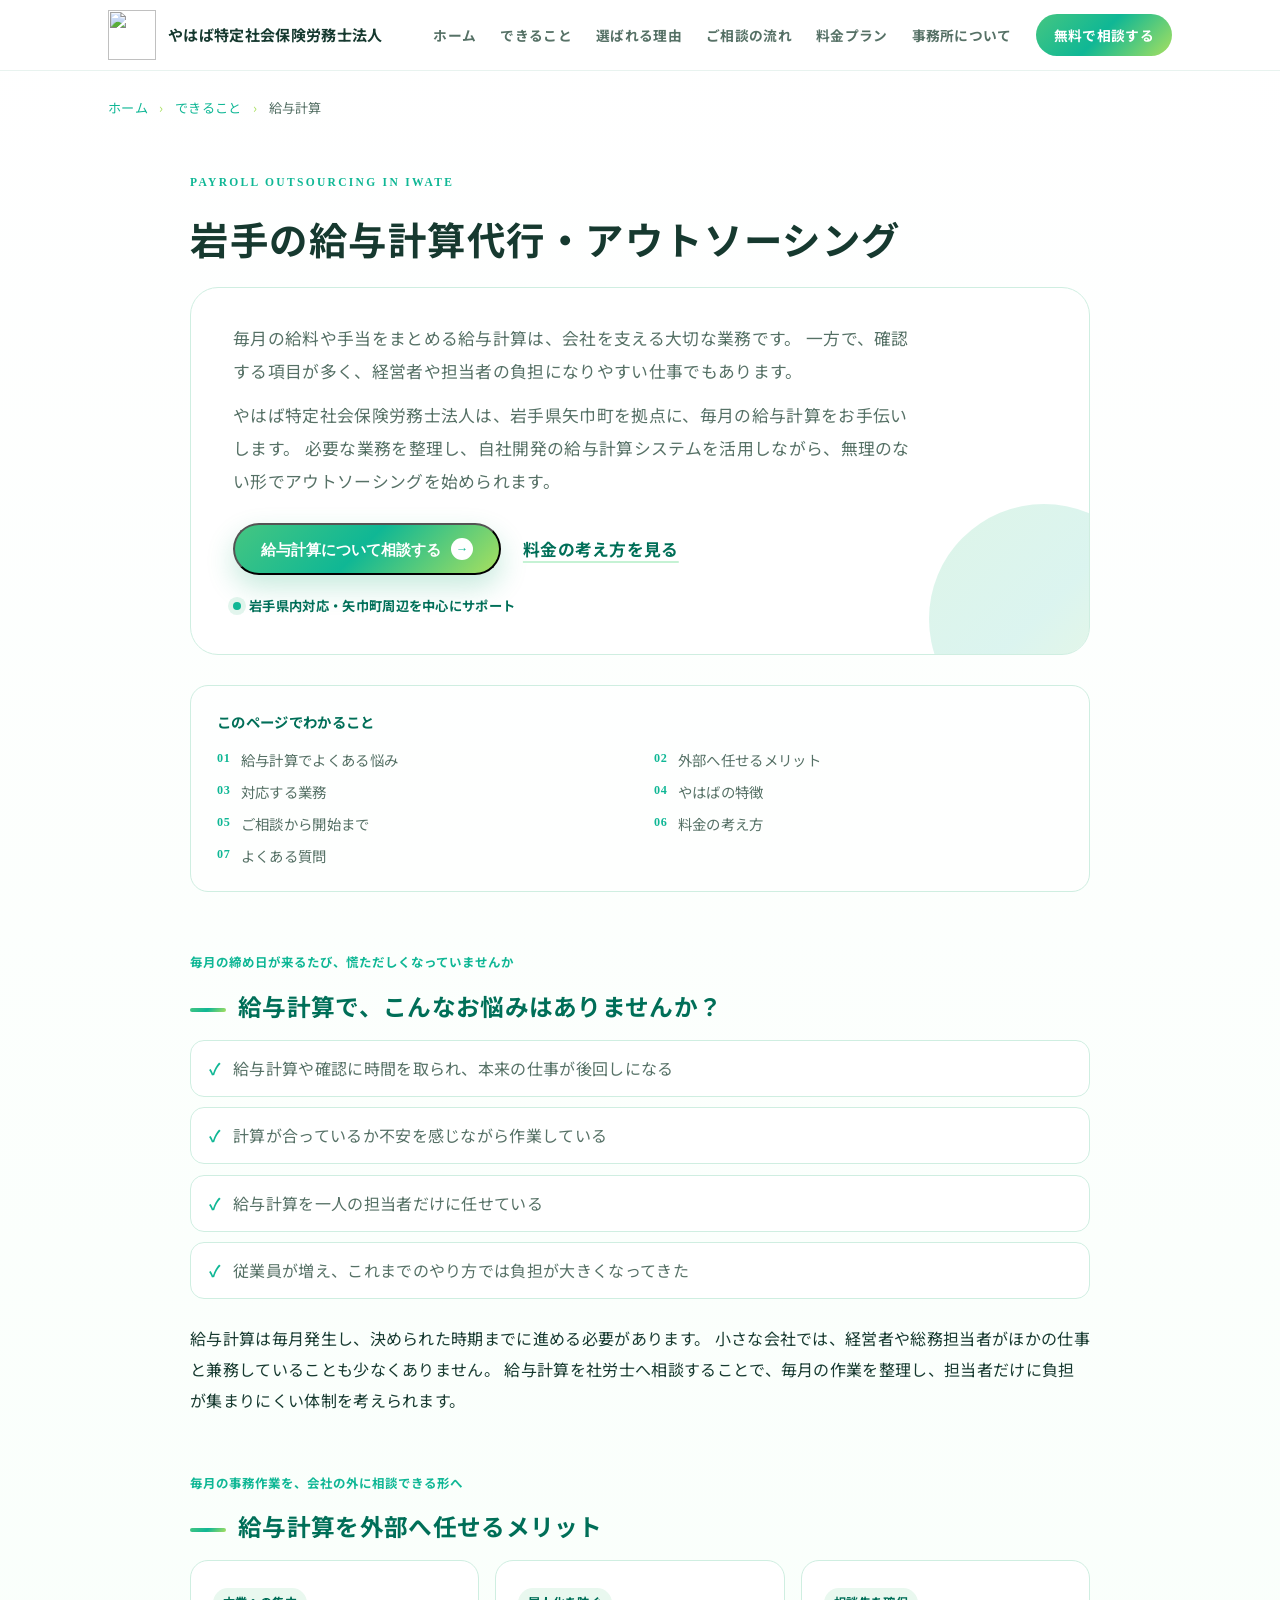
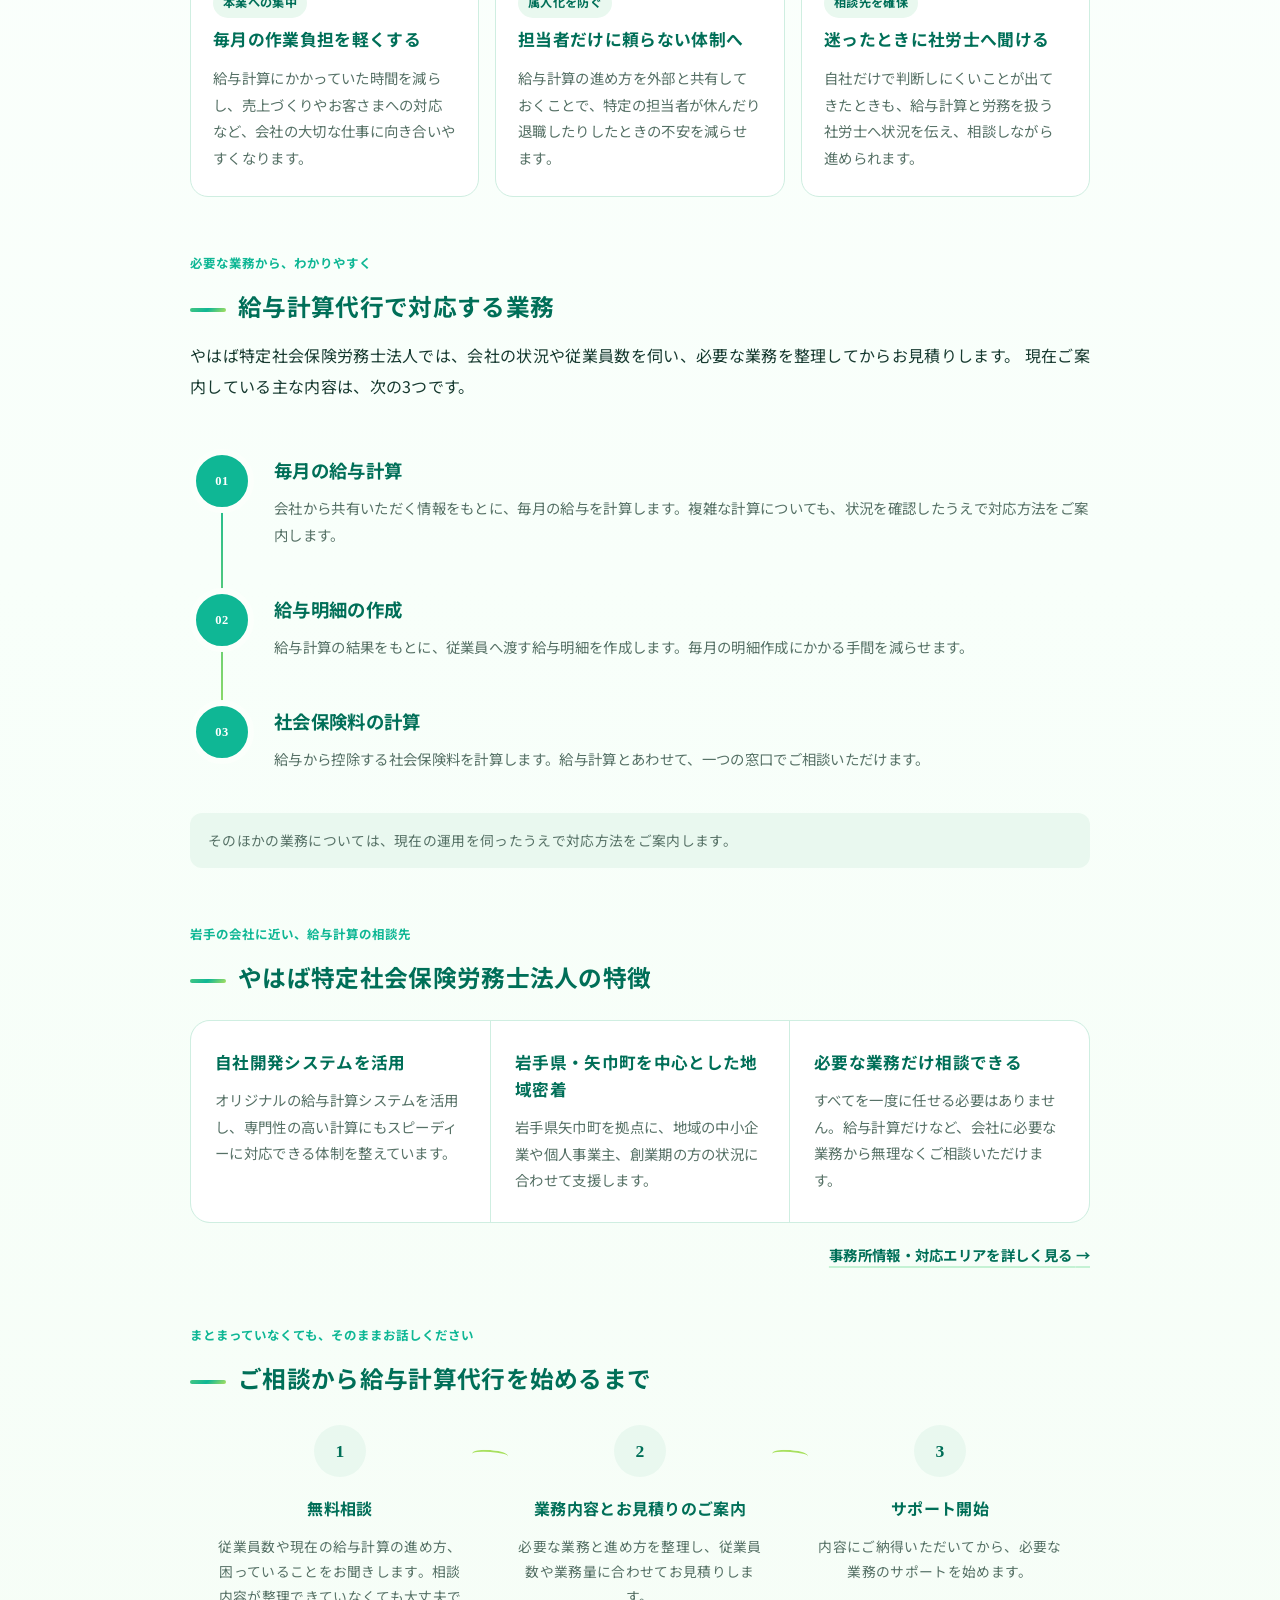
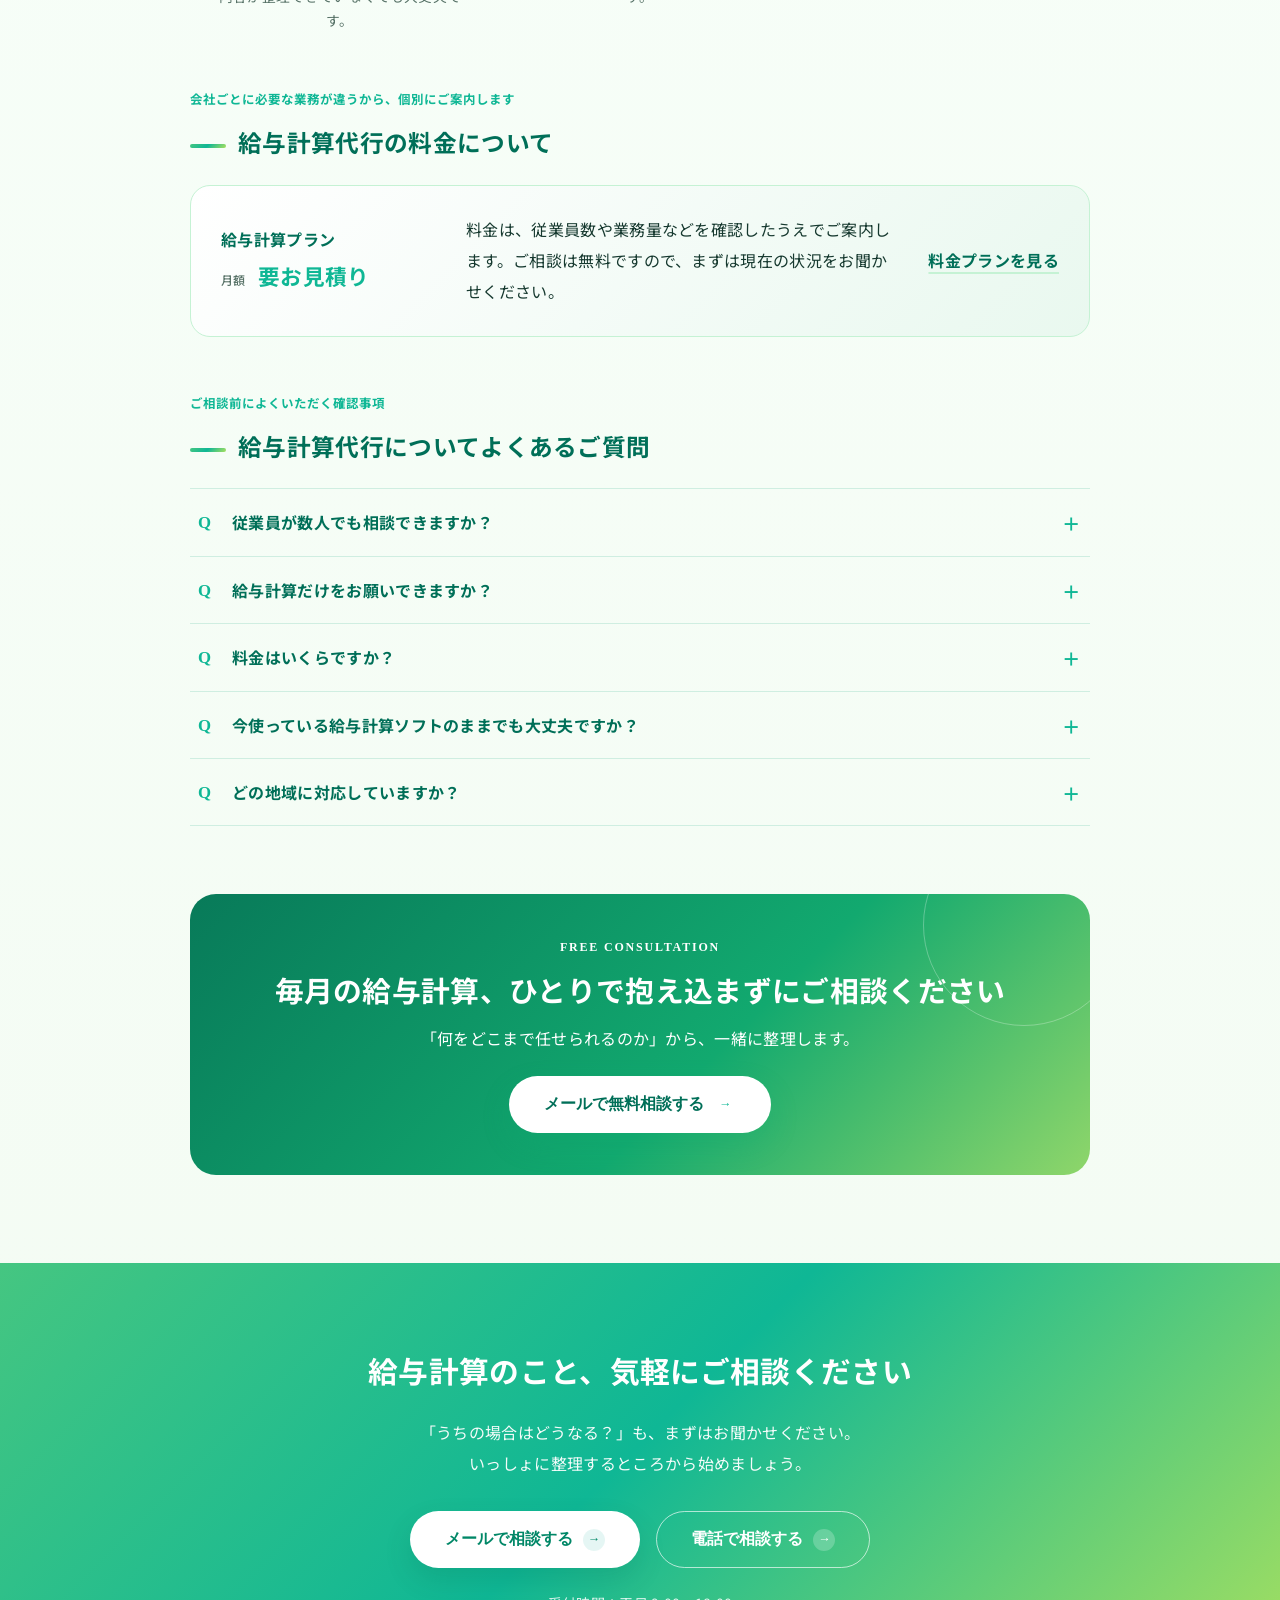
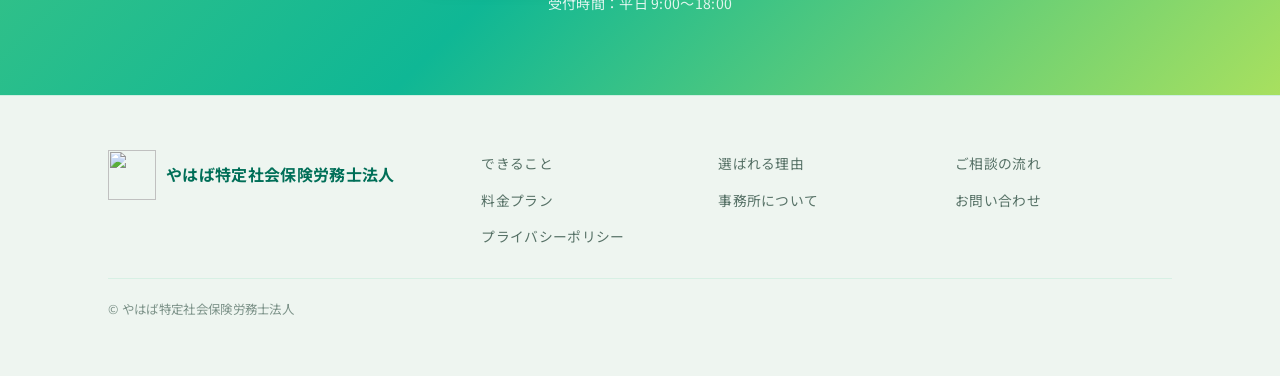
==== commit 0deb7443: "Update website pages, consultation photos and privacy policy" ====
--- a/payroll.html
+++ b/payroll.html
@@ -9,6 +9,9 @@
 <link rel="preconnect" href="https://fonts.gstatic.com" crossorigin>
 <link href="https://fonts.googleapis.com/css2?family=Noto+Sans+JP:wght@400;500;700&display=swap" rel="stylesheet">
 <link rel="stylesheet" href="style.css">
+<link rel="icon" href="favicon.ico?v=20260910-3" sizes="any">
+<link rel="icon" type="image/png" sizes="32x32" href="favicon-32.png?v=20260910-3">
+<link rel="apple-touch-icon" sizes="180x180" href="apple-touch-icon.png?v=20260910-3">
 </head>
 <body class="payroll-page">
 
@@ -16,8 +19,8 @@
 <header class="header" id="top">
   <div class="container header__inner">
     <a href="index.html" class="logo">
-      <span class="logo__mark">YH</span>
-      <span class="logo__text">やはば特定社会保険労務士法人</span>
+      <img class="office-logo" src="assets/yahaba-sunflower-logo.png?v=20260910-3" alt="" width="48" height="50">
+      <span class="logo__text">やはば特定<br class="portrait-break">社会保険労務士法人</span>
     </a>
     <nav class="nav" id="nav">
       <a href="index.html">ホーム</a>
@@ -267,8 +270,8 @@
 <footer class="footer">
   <div class="container footer__inner">
     <div class="footer__brand">
-      <span class="logo__mark">YH</span>
-      <span>やはば特定社会保険労務士法人</span>
+      <img class="office-logo" src="assets/yahaba-sunflower-logo.png?v=20260910-3" alt="" width="48" height="50">
+      <span>やはば特定<br class="portrait-break">社会保険労務士法人</span>
     </div>
     <nav class="footer__nav">
       <a href="index.html#services">できること</a>
@@ -277,6 +280,7 @@
       <a href="index.html#plans">料金プラン</a>
       <a href="index.html#about">事務所について</a>
       <a href="index.html#contact">お問い合わせ</a>
+      <a href="privacy.html">プライバシーポリシー</a>
     </nav>
     <p class="footer__copy">&copy; やはば特定社会保険労務士法人</p>
   </div>
@@ -289,7 +293,7 @@
   <div class="phone-modal__dialog" role="dialog" aria-modal="true" aria-labelledby="phoneModalTitle">
     <button type="button" class="phone-modal__close" aria-label="閉じる" data-phone-close>×</button>
     <p class="phone-modal__eyebrow">お電話でのご相談</p>
-    <h2 class="phone-modal__title" id="phoneModalTitle">やはば特定社会保険労務士法人</h2>
+    <h2 class="phone-modal__title" id="phoneModalTitle">やはば特定<br class="portrait-break">社会保険労務士法人</h2>
     <a class="phone-modal__number" href="tel:0196133228">019-613-3228</a>
     <p class="phone-modal__note">スマートフォンでは番号をタップすると発信できます。<br>受付時間：平日 9:00〜18:00</p>
   </div>
@@ -328,6 +332,14 @@
         <textarea class="contact-form__input contact-form__textarea" id="cf-message" name="相談内容" rows="5" required></textarea>
       </div>
 
+      <div class="contact-form__privacy">
+        <p id="cf-privacy-note">ご入力内容は、お問い合わせへの回答・相談対応と、そのための連絡に利用します。マイナンバーや健康情報、従業員の個人情報は、このフォームには記入しないでください。</p>
+        <p><a href="privacy.html" target="_blank" rel="noopener">プライバシーポリシーを読む（別タブで開きます）</a></p>
+        <label class="contact-form__consent" for="cf-privacy">
+          <input id="cf-privacy" name="プライバシーポリシーへの同意" type="checkbox" value="同意する" required aria-describedby="cf-privacy-note">
+          <span>個人情報の取り扱いを確認し、同意します <span class="contact-form__req">必須</span></span>
+        </label>
+      </div>
       <button type="submit" class="btn btn--lg contact-form__submit">送信する</button>
       <p class="contact-form__status" role="status" aria-live="polite"></p>
       <p class="contact-form__note">受付時間：平日 9:00〜18:00／いただいた内容は相談対応の目的のみに使用します。</p>
--- a/style.css
+++ b/style.css
@@ -194,7 +194,7 @@
 .footer__nav a:hover{color:var(--main);}
 .footer__copy{grid-column:1/-1;font-size:.78rem;opacity:.75;border-top:1px solid var(--line);padding-top:18px;}
 
-.floating-cta{position:fixed;right:22px;bottom:22px;z-index:60;display:inline-flex;align-items:center;gap:.5em;background:linear-gradient(135deg,#62c56f 0%,#12a96f 58%,#8fd66a 100%);color:var(--white);font-weight:700;font-size:.92rem;padding:13px 22px;border-radius:999px;box-shadow:0 10px 30px rgba(0,122,77,.34);transition:transform .2s ease,background .2s ease;}
+.floating-cta{position:fixed;right:22px;bottom:22px;z-index:60;display:inline-flex;align-items:center;gap:.5em;background:linear-gradient(135deg,#62c56f 0%,#12a96f 58%,#8fd66a 100%);color:var(--white);font-weight:700;font-size:.92rem;padding:13px 22px;border-radius:999px;box-shadow:0 10px 30px rgba(0,122,77,.34);transition:transform .2s ease,background .2s ease;}
 .floating-cta::before{content:"💬";font-size:1.05em;}
 .floating-cta:hover{background:var(--main-dark);transform:translateY(-3px);}
 
@@ -227,7 +227,7 @@
   .about{grid-template-columns:1fr;}
   .greeting{grid-template-columns:1fr;gap:32px;}
   .greeting__person{position:static;max-width:280px;margin-inline:auto;}
-  .footer__inner{grid-template-columns:1fr;}
+  .footer__inner{grid-template-columns:1fr;}
 }
 
 @media (max-width:900px){
@@ -328,7 +328,7 @@
 .plan:hover,.flow__step:hover,.article__list li:hover{transform:translateY(-4px);box-shadow:var(--shadow);border-color:var(--accent-2);}
 .info:hover,.greeting__person:hover{box-shadow:var(--shadow);}
 .btn:hover::after,.card:hover .card__more span{animation:arrowNudge .55s ease both;}
-.floating-cta{animation:pulseGlow 4.2s ease-in-out infinite;}
+.floating-cta{animation:pulseGlow 4.2s ease-in-out infinite;}
 
 /* スライドショーも少しリッチに */
 .office-gallery__slide img{animation:officeImageZoom 18s ease-in-out infinite;}
@@ -368,7 +368,7 @@
 
 body{background:linear-gradient(180deg,#ffffff 0%,#f8fffa 42%,#f3fbf2 100%);}
 
-.logo__mark,.nav__cta,.btn--primary,.cta,.floating-cta,.plan__badge,.flow__num{background:var(--brand-grad)!important;}
+.logo__mark,.nav__cta,.btn--primary,.cta,.floating-cta,.plan__badge,.flow__num{background:var(--brand-grad)!important;}
 .header{background:rgba(255,255,255,.72);backdrop-filter:blur(14px);}
 .header.is-scrolled{background:rgba(255,255,255,.94);}
 
@@ -916,9 +916,9 @@
 .plan,
 .reason,
 .flow__step,
-.info,
-.greeting__person,
-.floating-cta{
+.info,
+.greeting__person,
+.floating-cta{
   transition-duration:.95s!important;
   transition-timing-function:cubic-bezier(.16,1,.3,1)!important;
 }
@@ -950,8 +950,8 @@
 .article__list li:hover{
   transform:translateY(-5px)!important;
 }
-.floating-cta:hover,
-.btn:hover{
+.floating-cta:hover,
+.btn:hover{
   transform:translateY(-2px)!important;
 }
 
@@ -982,10 +982,10 @@
 .reason::after{z-index:1;transition:opacity 1.05s ease!important;}
 .reason:hover .reason__num{transform:scale(1.08)!important;}
 
-.section::before,
-.section::after{display:none!important;}
-
-.section__head{position:relative!important;}
+.section::before,
+.section::after{display:none!important;}
+
+.section__head{position:relative!important;}
 .title-wave-svg{
   display:block;
   width:min(760px,100%);
@@ -1051,9 +1051,9 @@
 .plan,
 .reason,
 .flow__step,
-.info,
-.greeting__person,
-.floating-cta{
+.info,
+.greeting__person,
+.floating-cta{
   transition-duration:1.25s!important;
   transition-timing-function:cubic-bezier(.19,1,.22,1)!important;
 }
@@ -1233,9 +1233,9 @@
   transform:translateY(18px) scale(.985);
   animation:heroPhotoCrossFade 18s ease-in-out infinite!important;
 }
-.hero__photo--large{animation-delay:2.15s!important;}
-.hero__photo--small{animation-delay:8.15s!important;}
-.hero__photo--thin{animation-delay:14.15s!important;}
+.hero__photo--large{animation-delay:-1.44s!important;}
+.hero__photo--small{animation-delay:4.56s!important;}
+.hero__photo--thin{animation-delay:10.56s!important;}
 .hero__photo::after{
   background:linear-gradient(180deg,rgba(255,255,255,.03) 35%,rgba(0,111,88,.18))!important;
 }
@@ -1710,7 +1710,7 @@
 .about{
   grid-template-columns:1fr!important;
 }
-.btn--white{
+.btn--white{
   background:#fff!important;
   color:#008767!important;
   border:1.5px solid rgba(255,255,255,.8)!important;
@@ -1796,10 +1796,10 @@
   line-height:1.8;
   margin-top:18px;
 }
-@media (max-width:640px){
-  .about__registry{padding:22px 16px;}
-  .phone-modal__number{font-size:1.35rem;}
-}
+@media (max-width:640px){
+  .about__registry{padding:22px 16px;}
+  .phone-modal__number{font-size:1.35rem;}
+}
 
 
 /* === 2026-06-20 修正：トップ説明文をまとめて復活表示 === */
@@ -1859,39 +1859,39 @@
   z-index:1;
 }
 .news__head{position:relative;}
-.news__title{font-size:1.8rem;font-weight:700;line-height:1.45;color:var(--text);margin:0 0 14px;}
-.news__desc{color:var(--text-sub);font-size:.96rem;line-height:1.85;margin:0 0 16px;}
-.news__wave{display:block;width:150px;height:16px;margin:0 0 26px;opacity:.85;}
-.news__list{margin:0;padding:0;list-style:none;}
-.news__item{margin:0;}
-.news__entry{
-  display:block;
-  padding:20px 10px;
-  border-bottom:1px solid var(--line);
-}
-.news__item:first-child .news__entry{padding-top:2px;}
-.news__item:last-child .news__entry{border-bottom:none;}
-.news__meta{display:flex;align-items:center;gap:14px;margin-bottom:9px;}
-.news__date{font-size:.84rem;font-weight:700;letter-spacing:.04em;color:var(--text-sub);}
+.news__title{font-size:1.8rem;font-weight:700;line-height:1.45;color:var(--text);margin:0 0 14px;}
+.news__desc{color:var(--text-sub);font-size:.96rem;line-height:1.85;margin:0 0 16px;}
+.news__wave{display:block;width:150px;height:16px;margin:0 0 26px;opacity:.85;}
+.news__list{margin:0;padding:0;list-style:none;}
+.news__item{margin:0;}
+.news__entry{
+  display:block;
+  padding:20px 10px;
+  border-bottom:1px solid var(--line);
+}
+.news__item:first-child .news__entry{padding-top:2px;}
+.news__item:last-child .news__entry{border-bottom:none;}
+.news__meta{display:flex;align-items:center;gap:14px;margin-bottom:9px;}
+.news__date{font-size:.84rem;font-weight:700;letter-spacing:.04em;color:var(--text-sub);}
 .news__tag{
   font-size:.72rem;font-weight:700;line-height:1;
   padding:5px 12px;border-radius:999px;white-space:nowrap;
 }
-.news__tag--info{background:var(--main-soft);color:var(--main-dark);}
-.news__tag--roumu{background:#e2f4ea;color:#0d7a55;}
-.news__tag--josei{background:#eef7dc;color:#5f7d1b;}
-.news__body{display:block;}
-.news__headline{font-size:1.04rem;font-weight:700;color:var(--text);line-height:1.55;margin:0 0 7px;}
-.news__text{max-width:660px;color:var(--text-sub);font-size:.9rem;line-height:1.75;margin:0;}
+.news__tag--info{background:var(--main-soft);color:var(--main-dark);}
+.news__tag--roumu{background:#e2f4ea;color:#0d7a55;}
+.news__tag--josei{background:#eef7dc;color:#5f7d1b;}
+.news__body{display:block;}
+.news__headline{font-size:1.04rem;font-weight:700;color:var(--text);line-height:1.55;margin:0 0 7px;}
+.news__text{max-width:660px;color:var(--text-sub);font-size:.9rem;line-height:1.75;margin:0;}
 
 @media (max-width:900px){
   .news{grid-template-columns:1fr;gap:28px;padding:40px 34px;}
 }
-@media (max-width:640px){
-  .news{padding:28px 20px;border-radius:20px;}
-  .news__title{font-size:1.42rem;}
-  .news__entry{padding:18px 4px;}
-}
+@media (max-width:640px){
+  .news{padding:28px 20px;border-radius:20px;}
+  .news__title{font-size:1.42rem;}
+  .news__entry{padding:18px 4px;}
+}
 
 
 /* === お問い合わせフォーム（モーダル） === */
@@ -2083,517 +2083,616 @@
   .contact-modal__title{
     letter-spacing:.01em!important;
     text-wrap:balance;
-  }
-}
-
-/* === Payroll service LP === */
-:is(.payroll-page,.roumu-page,.soumu-page) .article{
-  max-width:900px;
-}
-:is(.payroll-page,.roumu-page,.soumu-page) .article__title{
-  max-width:760px;
-}
-:is(.payroll-page,.roumu-page,.soumu-page) .article__lead{
-  margin-bottom:30px;
-  padding:34px clamp(24px,4vw,42px);
-}
-:is(.payroll-page,.roumu-page,.soumu-page) .article__lead::after{
-  right:-70px;
-  bottom:-80px;
-  width:230px;
-  height:230px;
-  pointer-events:none;
-}
-.payroll-hero__copy{
-  position:relative;
-  z-index:1;
-  max-width:690px;
-  margin-bottom:12px!important;
-}
-.payroll-hero__actions{
-  position:relative;
-  z-index:1;
-  display:flex;
-  align-items:center;
-  flex-wrap:wrap;
-  gap:14px 22px;
-  margin-top:26px;
-}
-.payroll-hero__area{
-  position:relative;
-  z-index:1;
-  display:inline-flex;
-  align-items:center;
-  gap:8px;
-  margin:18px 0 0!important;
-  color:var(--main-dark);
-  font-size:.83rem;
-  font-weight:700;
-}
-.payroll-hero__area::before{
-  content:"";
-  width:8px;
-  height:8px;
-  border-radius:50%;
-  background:var(--main);
-  box-shadow:0 0 0 5px rgba(18,169,111,.12);
-}
-.payroll-text-link,
-.payroll-inline-link a{
-  color:var(--main-dark);
-  font-weight:700;
-  text-decoration:underline;
-  text-decoration-color:var(--accent-2);
-  text-decoration-thickness:2px;
-  text-underline-offset:5px;
-}
-.payroll-text-link:hover,
-.payroll-inline-link a:hover{
-  color:var(--main);
-  text-decoration-color:var(--main);
-}
-.payroll-text-link:focus-visible,
-.payroll-inline-link a:focus-visible,
-.payroll-toc a:focus-visible,
-.payroll-faq summary:focus-visible{
-  outline:3px solid rgba(18,169,111,.32);
-  outline-offset:4px;
-  border-radius:4px;
-}
-.payroll-toc{
-  margin:0 0 58px;
-  padding:22px 26px 24px;
-  border:1px solid var(--line);
-  border-radius:18px;
-  background:rgba(255,255,255,.78);
-}
-.payroll-toc__title{
-  margin:0 0 12px!important;
-  color:var(--main-dark);
-  font-size:.9rem;
-  font-weight:700;
-}
-.payroll-toc__list{
-  display:grid;
-  grid-template-columns:repeat(2,minmax(0,1fr));
-  gap:8px 28px;
-  margin:0;
-  padding:0;
-  list-style:none;
-  counter-reset:payroll-toc;
-}
-.payroll-toc__list li{
-  counter-increment:payroll-toc;
-}
-.payroll-toc__list a{
-  display:flex;
-  gap:10px;
-  color:var(--text-sub);
-  font-size:.9rem;
-  line-height:1.65;
-}
-.payroll-toc__list a::before{
-  content:counter(payroll-toc,decimal-leading-zero);
-  flex:none;
-  color:var(--main);
-  font-family:Georgia,serif;
-  font-size:.76rem;
-  font-weight:700;
-  letter-spacing:.06em;
-}
-.payroll-toc__list a:hover{
-  color:var(--main-dark);
-}
-.payroll-section{
-  scroll-margin-top:100px;
-}
-.payroll-section__kicker{
-  margin:54px 0 -38px!important;
-  color:var(--main);
-  font-size:.78rem;
-  font-weight:700;
-  letter-spacing:.08em;
-}
-.payroll-problem-list{
-  margin-bottom:24px;
-}
-.payroll-benefits{
-  display:grid;
-  grid-template-columns:repeat(3,minmax(0,1fr));
-  gap:16px;
-}
-.payroll-benefit{
-  padding:24px 22px;
-  border:1px solid var(--line);
-  border-radius:18px;
-  background:var(--white);
-}
-.payroll-benefit__label{
-  display:inline-block;
-  margin:0 0 8px!important;
-  padding:3px 10px;
-  border-radius:999px;
-  background:var(--main-soft);
-  color:var(--main-dark);
-  font-size:.76rem;
-  font-weight:700;
-}
-:is(.payroll-page,.roumu-page,.soumu-page) .payroll-benefit h3{
-  margin:0 0 12px;
-  font-size:1.05rem;
-  line-height:1.6;
-}
-.payroll-benefit p:last-child,
-.payroll-service p,
-.payroll-strength p{
-  margin:0!important;
-  color:var(--text-sub);
-  font-size:.9rem;
-  line-height:1.85;
-}
-.payroll-services{
-  position:relative;
-  display:flex;
-  flex-direction:column;
-  gap:0;
-  margin:26px 0 20px;
-}
-.payroll-services::before{
-  content:"";
-  position:absolute;
-  top:33px;
-  bottom:33px;
-  left:31px;
-  width:2px;
-  background:linear-gradient(180deg,var(--main),var(--accent));
-}
-.payroll-service{
-  position:relative;
-  display:grid;
-  grid-template-columns:64px 1fr;
-  gap:20px;
-  padding:20px 0;
-}
-.payroll-service__num{
-  position:relative;
-  z-index:1;
-  display:grid;
-  place-items:center;
-  width:64px;
-  height:64px;
-  border:6px solid var(--bg);
-  border-radius:50%;
-  background:var(--main);
-  color:var(--white);
-  font-family:Georgia,serif;
-  font-size:.78rem;
-  font-weight:700;
-  letter-spacing:.05em;
-}
-:is(.payroll-page,.roumu-page,.soumu-page) .payroll-service h3{
-  margin:4px 0 6px;
-}
-.payroll-note{
-  padding:14px 18px;
-  border-radius:12px;
-  background:var(--main-soft);
-  color:var(--text-sub);
-  font-size:.86rem;
-}
-.payroll-strengths{
-  display:grid;
-  grid-template-columns:repeat(3,minmax(0,1fr));
-  gap:1px;
-  overflow:hidden;
-  margin-top:24px;
-  border:1px solid var(--line);
-  border-radius:20px;
-  background:var(--line);
-}
-.payroll-strength{
-  padding:28px 24px;
-  background:var(--white);
-}
-:is(.payroll-page,.roumu-page,.soumu-page) .payroll-strength h3{
-  margin:0 0 12px;
-  font-size:1.04rem;
-  line-height:1.6;
-}
-.payroll-inline-link{
-  margin-top:18px!important;
-  text-align:right;
-  font-size:.9rem;
-}
-.payroll-flow{
-  display:grid;
-  grid-template-columns:repeat(3,minmax(0,1fr));
-  gap:0;
-  margin:28px 0 0;
-  padding:0;
-  list-style:none;
-}
-.payroll-flow__item{
-  position:relative;
-  padding:0 24px;
-  text-align:center;
-}
-.payroll-flow__item:not(:last-child)::after{
-  content:"";
-  position:absolute;
-  top:25px;
-  right:-18px;
-  width:36px;
-  height:8px;
-  border-top:2px solid var(--accent);
-  border-radius:50%;
-  transform:rotate(4deg);
-}
-.payroll-flow__num{
-  display:grid;
-  place-items:center;
-  width:52px;
-  height:52px;
-  margin:0 auto 16px;
-  border-radius:50%;
-  background:var(--main-soft);
-  color:var(--main-dark);
-  font-family:Georgia,serif;
-  font-size:1.1rem;
-  font-weight:700;
-}
-:is(.payroll-page,.roumu-page,.soumu-page) .payroll-flow h3{
-  margin:0 0 10px;
-  font-size:1rem;
-}
-.payroll-flow p{
-  margin:0!important;
-  color:var(--text-sub);
-  font-size:.86rem;
-  line-height:1.8;
-}
-.payroll-price{
-  display:grid;
-  grid-template-columns:minmax(190px,.8fr) 1.6fr auto;
-  align-items:center;
-  gap:28px;
-  margin-top:24px;
-  padding:28px 30px;
-  border:1px solid var(--accent-2);
-  border-radius:20px;
-  background:linear-gradient(135deg,var(--white),var(--main-soft));
-}
-.payroll-price p{
-  margin:0!important;
-}
-.payroll-price__label{
-  color:var(--main-dark);
-  font-weight:700;
-}
-.payroll-price__value{
-  color:var(--main);
-  font-size:1.35rem;
-  font-weight:700;
-}
-.payroll-price__value span{
-  margin-right:7px;
-  color:var(--text-sub);
-  font-size:.75rem;
-  font-weight:500;
-}
-.payroll-faq__items{
-  margin-top:24px;
-  border-top:1px solid var(--line);
-}
-.payroll-faq details{
-  border-bottom:1px solid var(--line);
-}
-.payroll-faq summary{
-  position:relative;
-  padding:20px 48px 20px 42px;
-  color:var(--main-dark);
-  font-weight:700;
-  line-height:1.65;
-  cursor:pointer;
-  list-style:none;
-}
-.payroll-faq summary::-webkit-details-marker{
-  display:none;
-}
-.payroll-faq summary::before{
-  content:"Q";
-  position:absolute;
-  top:20px;
-  left:8px;
-  color:var(--main);
-  font-family:Georgia,serif;
-  font-size:1.05rem;
-}
-.payroll-faq summary::after{
-  content:"＋";
-  position:absolute;
-  top:19px;
-  right:10px;
-  color:var(--main);
-  font-size:1.15rem;
-  transition:transform .2s ease;
-}
-.payroll-faq details[open] summary::after{
-  transform:rotate(45deg);
-}
-.payroll-faq details p{
-  margin:0 42px 20px!important;
-  color:var(--text-sub);
-}
-.payroll-mini-cta{
-  position:relative;
-  overflow:hidden;
-  margin-top:68px;
-  padding:42px clamp(24px,5vw,50px);
-  border-radius:26px;
-  background:linear-gradient(135deg,#087a59,#12a96f 58%,#8fd66a);
-  color:var(--white);
-  text-align:center;
-}
-.payroll-mini-cta::before{
-  content:"";
-  position:absolute;
-  top:-70px;
-  right:-35px;
-  width:200px;
-  height:200px;
-  border:1px solid rgba(255,255,255,.28);
-  border-radius:50%;
-}
-.payroll-mini-cta__eyebrow{
-  position:relative;
-  margin:0 0 8px!important;
-  font-family:Georgia,serif;
-  font-size:.75rem;
-  font-weight:700;
-  letter-spacing:.15em;
-  text-transform:uppercase;
-  opacity:.86;
-}
-:is(.payroll-page,.roumu-page,.soumu-page) .article .payroll-mini-cta h2{
-  position:relative;
-  margin:0 0 12px;
-  padding:0;
-  color:var(--white);
-  font-size:clamp(1.35rem,2.7vw,1.8rem);
-}
-:is(.payroll-page,.roumu-page,.soumu-page) .article .payroll-mini-cta h2::before{
-  display:none;
-}
-.payroll-mini-cta > p:not(.payroll-mini-cta__eyebrow){
-  position:relative;
-  margin-bottom:22px;
-}
-.payroll-mini-cta .btn{
-  position:relative;
-  border:1px solid rgba(255,255,255,.7);
-  background:var(--white)!important;
-  color:var(--main-dark);
-}
-
-@media (max-width:800px){
-  .payroll-benefits,
-  .payroll-strengths{
-    grid-template-columns:1fr;
-  }
-  .payroll-flow{
-    grid-template-columns:1fr;
-    gap:24px;
-  }
-  .payroll-flow__item{
-    display:grid;
-    grid-template-columns:52px 1fr;
-    gap:18px;
-    padding:0;
-    text-align:left;
-  }
-  .payroll-flow__num{
-    margin:0;
-  }
-  .payroll-flow__item:not(:last-child)::after{
-    top:49px;
-    right:auto;
-    bottom:-28px;
-    left:25px;
-    width:2px;
-    height:32px;
-    border:0;
-    background:var(--accent);
-    transform:none;
-  }
-  .payroll-price{
-    grid-template-columns:1fr;
-    gap:14px;
-  }
-}
-
-@media (max-width:640px){
-  :is(.payroll-page,.roumu-page,.soumu-page) .article{
-    padding-top:38px;
-  }
-  :is(.payroll-page,.roumu-page,.soumu-page) .article__lead{
-    padding:26px 20px;
-    border-radius:20px;
-  }
-  .payroll-hero__actions{
-    align-items:stretch;
-    flex-direction:column;
-  }
-  .payroll-hero__actions .btn{
-    width:100%;
-  }
-  .payroll-toc{
-    padding:20px;
-  }
-  .payroll-toc__list{
-    grid-template-columns:1fr;
-  }
-  .payroll-section__kicker{
-    margin-top:46px!important;
-    margin-bottom:-34px!important;
-    line-height:1.7;
-  }
-  .payroll-service{
-    grid-template-columns:52px 1fr;
-    gap:14px;
-  }
-  .payroll-service__num{
-    width:52px;
-    height:52px;
-    border-width:5px;
-  }
-  .payroll-services::before{
-    top:28px;
-    bottom:28px;
-    left:25px;
-  }
-  .payroll-price{
-    padding:24px 20px;
-  }
-  .payroll-faq summary{
-    padding-left:34px;
-    padding-right:38px;
-  }
-  .payroll-faq summary::before{
-    left:2px;
-  }
-  .payroll-faq details p{
-    margin-right:8px!important;
-    margin-left:34px!important;
-  }
-  .payroll-mini-cta{
-    margin-top:54px;
-    padding:34px 20px;
-    border-radius:20px;
-  }
-}
-
-@media (prefers-reduced-motion:reduce){
-  .payroll-faq summary::after{
-    transition:none;
-  }
-}
+  }
+}
+
+/* === Payroll service LP === */
+:is(.payroll-page,.roumu-page,.soumu-page) .article{
+  max-width:900px;
+}
+:is(.payroll-page,.roumu-page,.soumu-page) .article__title{
+  max-width:760px;
+}
+:is(.payroll-page,.roumu-page,.soumu-page) .article__lead{
+  margin-bottom:30px;
+  padding:34px clamp(24px,4vw,42px);
+}
+:is(.payroll-page,.roumu-page,.soumu-page) .article__lead::after{
+  right:-70px;
+  bottom:-80px;
+  width:230px;
+  height:230px;
+  pointer-events:none;
+}
+.payroll-hero__copy{
+  position:relative;
+  z-index:1;
+  max-width:690px;
+  margin-bottom:12px!important;
+}
+.payroll-hero__actions{
+  position:relative;
+  z-index:1;
+  display:flex;
+  align-items:center;
+  flex-wrap:wrap;
+  gap:14px 22px;
+  margin-top:26px;
+}
+.payroll-hero__area{
+  position:relative;
+  z-index:1;
+  display:inline-flex;
+  align-items:center;
+  gap:8px;
+  margin:18px 0 0!important;
+  color:var(--main-dark);
+  font-size:.83rem;
+  font-weight:700;
+}
+.payroll-hero__area::before{
+  content:"";
+  width:8px;
+  height:8px;
+  border-radius:50%;
+  background:var(--main);
+  box-shadow:0 0 0 5px rgba(18,169,111,.12);
+}
+.payroll-text-link,
+.payroll-inline-link a{
+  color:var(--main-dark);
+  font-weight:700;
+  text-decoration:underline;
+  text-decoration-color:var(--accent-2);
+  text-decoration-thickness:2px;
+  text-underline-offset:5px;
+}
+.payroll-text-link:hover,
+.payroll-inline-link a:hover{
+  color:var(--main);
+  text-decoration-color:var(--main);
+}
+.payroll-text-link:focus-visible,
+.payroll-inline-link a:focus-visible,
+.payroll-toc a:focus-visible,
+.payroll-faq summary:focus-visible{
+  outline:3px solid rgba(18,169,111,.32);
+  outline-offset:4px;
+  border-radius:4px;
+}
+.payroll-toc{
+  margin:0 0 58px;
+  padding:22px 26px 24px;
+  border:1px solid var(--line);
+  border-radius:18px;
+  background:rgba(255,255,255,.78);
+}
+.payroll-toc__title{
+  margin:0 0 12px!important;
+  color:var(--main-dark);
+  font-size:.9rem;
+  font-weight:700;
+}
+.payroll-toc__list{
+  display:grid;
+  grid-template-columns:repeat(2,minmax(0,1fr));
+  gap:8px 28px;
+  margin:0;
+  padding:0;
+  list-style:none;
+  counter-reset:payroll-toc;
+}
+.payroll-toc__list li{
+  counter-increment:payroll-toc;
+}
+.payroll-toc__list a{
+  display:flex;
+  gap:10px;
+  color:var(--text-sub);
+  font-size:.9rem;
+  line-height:1.65;
+}
+.payroll-toc__list a::before{
+  content:counter(payroll-toc,decimal-leading-zero);
+  flex:none;
+  color:var(--main);
+  font-family:Georgia,serif;
+  font-size:.76rem;
+  font-weight:700;
+  letter-spacing:.06em;
+}
+.payroll-toc__list a:hover{
+  color:var(--main-dark);
+}
+.payroll-section{
+  scroll-margin-top:100px;
+}
+.payroll-section__kicker{
+  margin:54px 0 -38px!important;
+  color:var(--main);
+  font-size:.78rem;
+  font-weight:700;
+  letter-spacing:.08em;
+}
+.payroll-problem-list{
+  margin-bottom:24px;
+}
+.payroll-benefits{
+  display:grid;
+  grid-template-columns:repeat(3,minmax(0,1fr));
+  gap:16px;
+}
+.payroll-benefit{
+  padding:24px 22px;
+  border:1px solid var(--line);
+  border-radius:18px;
+  background:var(--white);
+}
+.payroll-benefit__label{
+  display:inline-block;
+  margin:0 0 8px!important;
+  padding:3px 10px;
+  border-radius:999px;
+  background:var(--main-soft);
+  color:var(--main-dark);
+  font-size:.76rem;
+  font-weight:700;
+}
+:is(.payroll-page,.roumu-page,.soumu-page) .payroll-benefit h3{
+  margin:0 0 12px;
+  font-size:1.05rem;
+  line-height:1.6;
+}
+.payroll-benefit p:last-child,
+.payroll-service p,
+.payroll-strength p{
+  margin:0!important;
+  color:var(--text-sub);
+  font-size:.9rem;
+  line-height:1.85;
+}
+.payroll-services{
+  position:relative;
+  display:flex;
+  flex-direction:column;
+  gap:0;
+  margin:26px 0 20px;
+}
+.payroll-services::before{
+  content:"";
+  position:absolute;
+  top:33px;
+  bottom:33px;
+  left:31px;
+  width:2px;
+  background:linear-gradient(180deg,var(--main),var(--accent));
+}
+.payroll-service{
+  position:relative;
+  display:grid;
+  grid-template-columns:64px 1fr;
+  gap:20px;
+  padding:20px 0;
+}
+.payroll-service__num{
+  position:relative;
+  z-index:1;
+  display:grid;
+  place-items:center;
+  width:64px;
+  height:64px;
+  border:6px solid var(--bg);
+  border-radius:50%;
+  background:var(--main);
+  color:var(--white);
+  font-family:Georgia,serif;
+  font-size:.78rem;
+  font-weight:700;
+  letter-spacing:.05em;
+}
+:is(.payroll-page,.roumu-page,.soumu-page) .payroll-service h3{
+  margin:4px 0 6px;
+}
+.payroll-note{
+  padding:14px 18px;
+  border-radius:12px;
+  background:var(--main-soft);
+  color:var(--text-sub);
+  font-size:.86rem;
+}
+.payroll-strengths{
+  display:grid;
+  grid-template-columns:repeat(3,minmax(0,1fr));
+  gap:1px;
+  overflow:hidden;
+  margin-top:24px;
+  border:1px solid var(--line);
+  border-radius:20px;
+  background:var(--line);
+}
+.payroll-strength{
+  padding:28px 24px;
+  background:var(--white);
+}
+:is(.payroll-page,.roumu-page,.soumu-page) .payroll-strength h3{
+  margin:0 0 12px;
+  font-size:1.04rem;
+  line-height:1.6;
+}
+.payroll-inline-link{
+  margin-top:18px!important;
+  text-align:right;
+  font-size:.9rem;
+}
+.payroll-flow{
+  display:grid;
+  grid-template-columns:repeat(3,minmax(0,1fr));
+  gap:0;
+  margin:28px 0 0;
+  padding:0;
+  list-style:none;
+}
+.payroll-flow__item{
+  position:relative;
+  padding:0 24px;
+  text-align:center;
+}
+.payroll-flow__item:not(:last-child)::after{
+  content:"";
+  position:absolute;
+  top:25px;
+  right:-18px;
+  width:36px;
+  height:8px;
+  border-top:2px solid var(--accent);
+  border-radius:50%;
+  transform:rotate(4deg);
+}
+.payroll-flow__num{
+  display:grid;
+  place-items:center;
+  width:52px;
+  height:52px;
+  margin:0 auto 16px;
+  border-radius:50%;
+  background:var(--main-soft);
+  color:var(--main-dark);
+  font-family:Georgia,serif;
+  font-size:1.1rem;
+  font-weight:700;
+}
+:is(.payroll-page,.roumu-page,.soumu-page) .payroll-flow h3{
+  margin:0 0 10px;
+  font-size:1rem;
+}
+.payroll-flow p{
+  margin:0!important;
+  color:var(--text-sub);
+  font-size:.86rem;
+  line-height:1.8;
+}
+.payroll-price{
+  display:grid;
+  grid-template-columns:minmax(190px,.8fr) 1.6fr auto;
+  align-items:center;
+  gap:28px;
+  margin-top:24px;
+  padding:28px 30px;
+  border:1px solid var(--accent-2);
+  border-radius:20px;
+  background:linear-gradient(135deg,var(--white),var(--main-soft));
+}
+.payroll-price p{
+  margin:0!important;
+}
+.payroll-price__label{
+  color:var(--main-dark);
+  font-weight:700;
+}
+.payroll-price__value{
+  color:var(--main);
+  font-size:1.35rem;
+  font-weight:700;
+}
+.payroll-price__value span{
+  margin-right:7px;
+  color:var(--text-sub);
+  font-size:.75rem;
+  font-weight:500;
+}
+.payroll-faq__items{
+  margin-top:24px;
+  border-top:1px solid var(--line);
+}
+.payroll-faq details{
+  border-bottom:1px solid var(--line);
+}
+.payroll-faq summary{
+  position:relative;
+  padding:20px 48px 20px 42px;
+  color:var(--main-dark);
+  font-weight:700;
+  line-height:1.65;
+  cursor:pointer;
+  list-style:none;
+}
+.payroll-faq summary::-webkit-details-marker{
+  display:none;
+}
+.payroll-faq summary::before{
+  content:"Q";
+  position:absolute;
+  top:20px;
+  left:8px;
+  color:var(--main);
+  font-family:Georgia,serif;
+  font-size:1.05rem;
+}
+.payroll-faq summary::after{
+  content:"＋";
+  position:absolute;
+  top:19px;
+  right:10px;
+  color:var(--main);
+  font-size:1.15rem;
+  transition:transform .2s ease;
+}
+.payroll-faq details[open] summary::after{
+  transform:rotate(45deg);
+}
+.payroll-faq details p{
+  margin:0 42px 20px!important;
+  color:var(--text-sub);
+}
+.payroll-mini-cta{
+  position:relative;
+  overflow:hidden;
+  margin-top:68px;
+  padding:42px clamp(24px,5vw,50px);
+  border-radius:26px;
+  background:linear-gradient(135deg,#087a59,#12a96f 58%,#8fd66a);
+  color:var(--white);
+  text-align:center;
+}
+.payroll-mini-cta::before{
+  content:"";
+  position:absolute;
+  top:-70px;
+  right:-35px;
+  width:200px;
+  height:200px;
+  border:1px solid rgba(255,255,255,.28);
+  border-radius:50%;
+}
+.payroll-mini-cta__eyebrow{
+  position:relative;
+  margin:0 0 8px!important;
+  font-family:Georgia,serif;
+  font-size:.75rem;
+  font-weight:700;
+  letter-spacing:.15em;
+  text-transform:uppercase;
+  opacity:.86;
+}
+:is(.payroll-page,.roumu-page,.soumu-page) .article .payroll-mini-cta h2{
+  position:relative;
+  margin:0 0 12px;
+  padding:0;
+  color:var(--white);
+  font-size:clamp(1.35rem,2.7vw,1.8rem);
+}
+:is(.payroll-page,.roumu-page,.soumu-page) .article .payroll-mini-cta h2::before{
+  display:none;
+}
+.payroll-mini-cta > p:not(.payroll-mini-cta__eyebrow){
+  position:relative;
+  margin-bottom:22px;
+}
+.payroll-mini-cta .btn{
+  position:relative;
+  border:1px solid rgba(255,255,255,.7);
+  background:var(--white)!important;
+  color:var(--main-dark);
+}
+
+@media (max-width:800px){
+  .payroll-benefits,
+  .payroll-strengths{
+    grid-template-columns:1fr;
+  }
+  .payroll-flow{
+    grid-template-columns:1fr;
+    gap:24px;
+  }
+  .payroll-flow__item{
+    display:grid;
+    grid-template-columns:52px 1fr;
+    gap:18px;
+    padding:0;
+    text-align:left;
+  }
+  .payroll-flow__num{
+    margin:0;
+  }
+  .payroll-flow__item:not(:last-child)::after{
+    top:49px;
+    right:auto;
+    bottom:-28px;
+    left:25px;
+    width:2px;
+    height:32px;
+    border:0;
+    background:var(--accent);
+    transform:none;
+  }
+  .payroll-price{
+    grid-template-columns:1fr;
+    gap:14px;
+  }
+}
+
+@media (max-width:640px){
+  :is(.payroll-page,.roumu-page,.soumu-page) .article{
+    padding-top:38px;
+  }
+  :is(.payroll-page,.roumu-page,.soumu-page) .article__lead{
+    padding:26px 20px;
+    border-radius:20px;
+  }
+  .payroll-hero__actions{
+    align-items:stretch;
+    flex-direction:column;
+  }
+  .payroll-hero__actions .btn{
+    width:100%;
+  }
+  .payroll-toc{
+    padding:20px;
+  }
+  .payroll-toc__list{
+    grid-template-columns:1fr;
+  }
+  .payroll-section__kicker{
+    margin-top:46px!important;
+    margin-bottom:-34px!important;
+    line-height:1.7;
+  }
+  .payroll-service{
+    grid-template-columns:52px 1fr;
+    gap:14px;
+  }
+  .payroll-service__num{
+    width:52px;
+    height:52px;
+    border-width:5px;
+  }
+  .payroll-services::before{
+    top:28px;
+    bottom:28px;
+    left:25px;
+  }
+  .payroll-price{
+    padding:24px 20px;
+  }
+  .payroll-faq summary{
+    padding-left:34px;
+    padding-right:38px;
+  }
+  .payroll-faq summary::before{
+    left:2px;
+  }
+  .payroll-faq details p{
+    margin-right:8px!important;
+    margin-left:34px!important;
+  }
+  .payroll-mini-cta{
+    margin-top:54px;
+    padding:34px 20px;
+    border-radius:20px;
+  }
+}
+
+@media (prefers-reduced-motion:reduce){
+  .payroll-faq summary::after{
+    transition:none;
+  }
+}
+
+/* 個人情報保護方針・お問い合わせ前の確認 */
+.privacy-policy{max-width:820px;margin:0 auto;padding:28px 0 80px;overflow-wrap:anywhere;}
+.privacy-policy__eyebrow{color:var(--main-dark);font-size:.85rem;font-weight:700;letter-spacing:.08em;}
+.privacy-policy h1{font-size:clamp(1.6rem,4.8vw,2.5rem);line-height:1.5;margin:10px 0 26px;}
+.privacy-policy__intro{font-size:1.02rem;}
+.privacy-policy section{margin-top:36px;}
+.privacy-policy h2{font-size:clamp(1.1rem,3.5vw,1.35rem);line-height:1.65;padding-bottom:10px;margin-bottom:16px;border-bottom:1px solid var(--line);}
+.privacy-policy p + p{margin-top:14px;}
+.privacy-policy ul{list-style:disc;padding-left:1.4em;margin:16px 0;}
+.privacy-policy li + li{margin-top:10px;}
+.privacy-policy a:not(.btn),.contact-form__privacy a{text-decoration:underline;text-underline-offset:.2em;color:var(--main-dark);}
+.privacy-policy__notice{padding:18px 22px;border-left:3px solid var(--main);background:var(--sub);}
+.privacy-policy__details > div{display:grid;grid-template-columns:6em 1fr;gap:18px;padding:12px 0;border-bottom:1px solid var(--line);}
+.privacy-policy__details dt{font-weight:700;}
+.privacy-policy__date{margin:36px 0 24px;color:var(--text-sub);font-size:.9rem;}
+.contact-form__privacy{margin:8px 0 22px;font-size:.85rem;line-height:1.85;color:var(--text);}
+.contact-form__privacy p + p{margin-top:8px;}
+.contact-form__consent{display:flex;align-items:flex-start;gap:10px;margin-top:16px;cursor:pointer;}
+.contact-form__consent input{flex:none;width:20px;height:20px;margin:3px 0 0;accent-color:var(--main-dark);}
+.contact-form__consent input:focus-visible,.contact-form__privacy a:focus-visible,.privacy-policy a:focus-visible{outline:3px solid var(--main-dark);outline-offset:4px;}
+@media(max-width:480px){
+  .privacy-policy__details > div{grid-template-columns:1fr;gap:4px;}
+  .privacy-policy{padding-bottom:48px;}
+}
+/* 2026-09-10 実ロゴ。画像の縦横比と原画を保持 */
+.office-logo{display:block;flex:none;width:48px;height:50px;object-fit:contain;}
+.portrait-break,.portrait-only{display:none;}
+
+/* スマートフォン縦長表示だけの調整 */
+@media (max-width:640px) and (orientation:portrait){
+  .portrait-break{display:block;}
+  .portrait-only{display:inline;}
+  .portrait-hide{display:none;}
+  .header .logo{gap:8px;}
+  .header .office-logo{width:40px;height:42px;}
+  .header .logo__text{display:block;font-size:clamp(.72rem,3.1vw,.86rem);line-height:1.5;white-space:nowrap;}
+  .footer__brand{align-items:center;line-height:1.65;}
+  .hero__body{display:flex;flex-direction:column;}
+  .hero__body .hero__lead{order:0;}
+  .hero__body .hero__title{
+    order:1;font-size:clamp(1.85rem,8.2vw,2.25rem)!important;
+    line-height:1.48!important;letter-spacing:.015em!important;
+    overflow:visible;margin-bottom:22px!important;
+  }
+  .hero__body .hero__title > span{
+    display:block!important;white-space:nowrap!important;
+    opacity:1;transform:none;
+    animation:portrait-title-in .85s cubic-bezier(.16,1,.3,1) both!important;
+  }
+  .hero__body .hero__title > span:nth-child(2){
+    color:var(--main-dark);
+    text-decoration:underline;text-decoration-color:var(--accent-2);
+    text-decoration-thickness:.12em;text-underline-offset:.15em;
+    animation-delay:.18s!important;
+  }
+  .hero__body .hero__message{order:2;margin-bottom:18px;}
+  .hero__message .hero__msgline:nth-child(5),
+  .hero__message .hero__msgline:nth-child(6){
+    display:inline!important;opacity:1!important;transform:none!important;animation:none!important;
+  }
+  .hero__message .hero__msgline:nth-child(5)::before{content:"";display:block;margin-top:12px;}
+  .hero__body .hero__points{order:3;margin-bottom:20px!important;animation-delay:.35s!important;}
+  .hero__body .hero__actions{order:4;margin:0!important;gap:12px!important;animation-delay:.45s!important;}
+  .hero__actions .btn{width:100%!important;justify-content:space-between;}
+  .news__desc br{display:none;}
+  #reasons .section__title,#plans .section__title,#about .section__title{text-wrap:initial;}
+  #about .about{gap:12px!important;row-gap:12px!important;}
+  #about .about__body{margin-bottom:0!important;padding-bottom:0!important;}
+  #about .about__text:last-child{margin-bottom:0!important;}
+  #about .about__info{margin-top:0!important;padding-top:0!important;}
+  #about .info{margin-top:0!important;}
+  .greeting__sign{font-size:clamp(.8rem,3.45vw,1rem);line-height:1.85;}
+}
+@keyframes portrait-title-in{
+  from{opacity:0;transform:translateY(12px);}
+  to{opacity:1;transform:translateY(0);}
+}
+@media (max-width:640px) and (orientation:portrait) and (prefers-reduced-motion:reduce){
+  .hero__body .hero__title,.hero__body .hero__title > span,
+  .hero__body .hero__actions,.hero__body .hero__points,
+  .hero__message .hero__msgline{
+    animation:none!important;opacity:1!important;transform:none!important;
+  }
+}
+@media (max-width:640px) and (orientation:portrait){
+  .floating-cta.hero-in-view{opacity:0!important;visibility:hidden;pointer-events:none;}
+}
+/* 最初の相談写真は初期表示から見せる。動きを抑える設定でも同じ写真を表示。 */
+@media (prefers-reduced-motion: reduce){
+  .hero__photo{animation:none!important;opacity:0!important;transform:none!important;filter:none!important;}
+  .hero__photo--large{opacity:1!important;}
+  .hero__photo img{animation:none!important;}
+}
+
+/* MESSAGE：相談風景の二人を中心に拡大表示 */
+.greeting__person.greeting__photoOnly{overflow:hidden!important;border-radius:28px!important;}
+.greeting__photoOnly img{object-position:48% 40%!important;transform:scale(1.25);transform-origin:48% 38%;opacity:1!important;}
+@media(max-width:640px){.greeting__person.greeting__photoOnly{border-radius:22px!important;}}
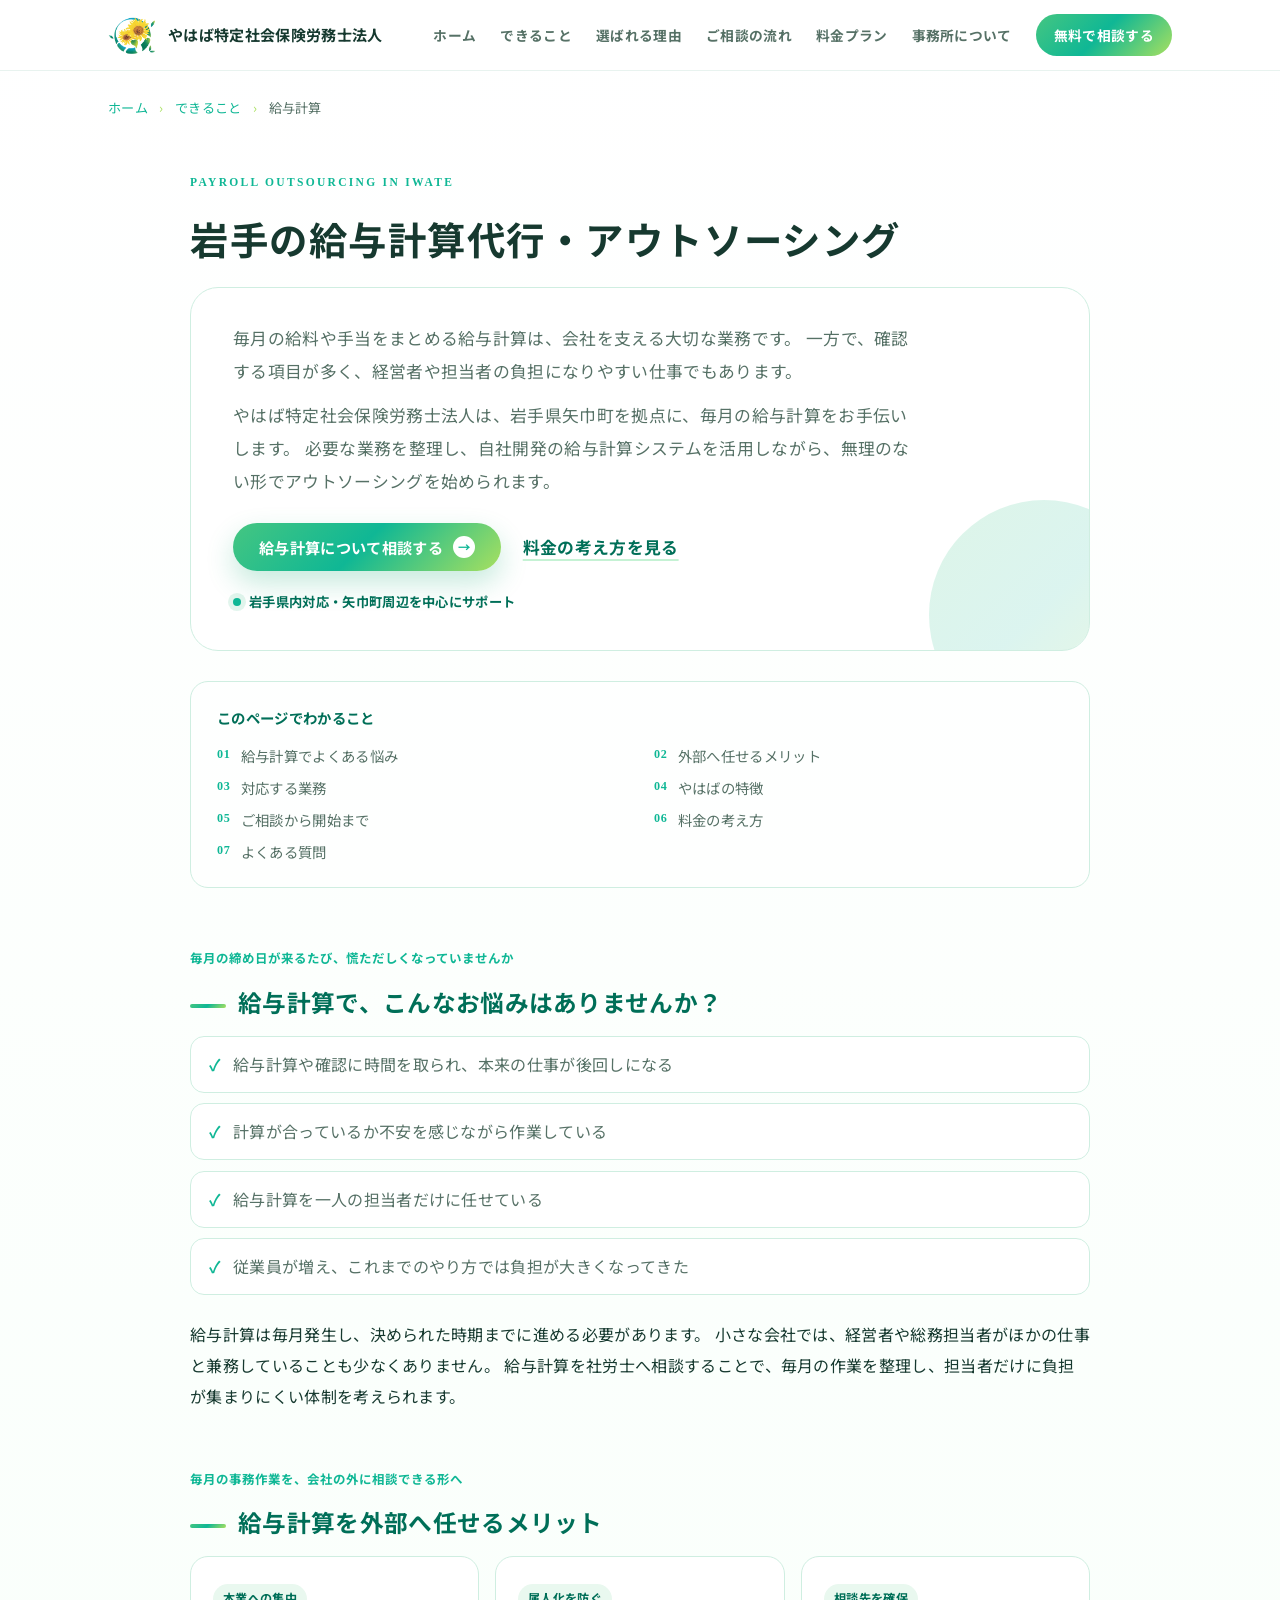
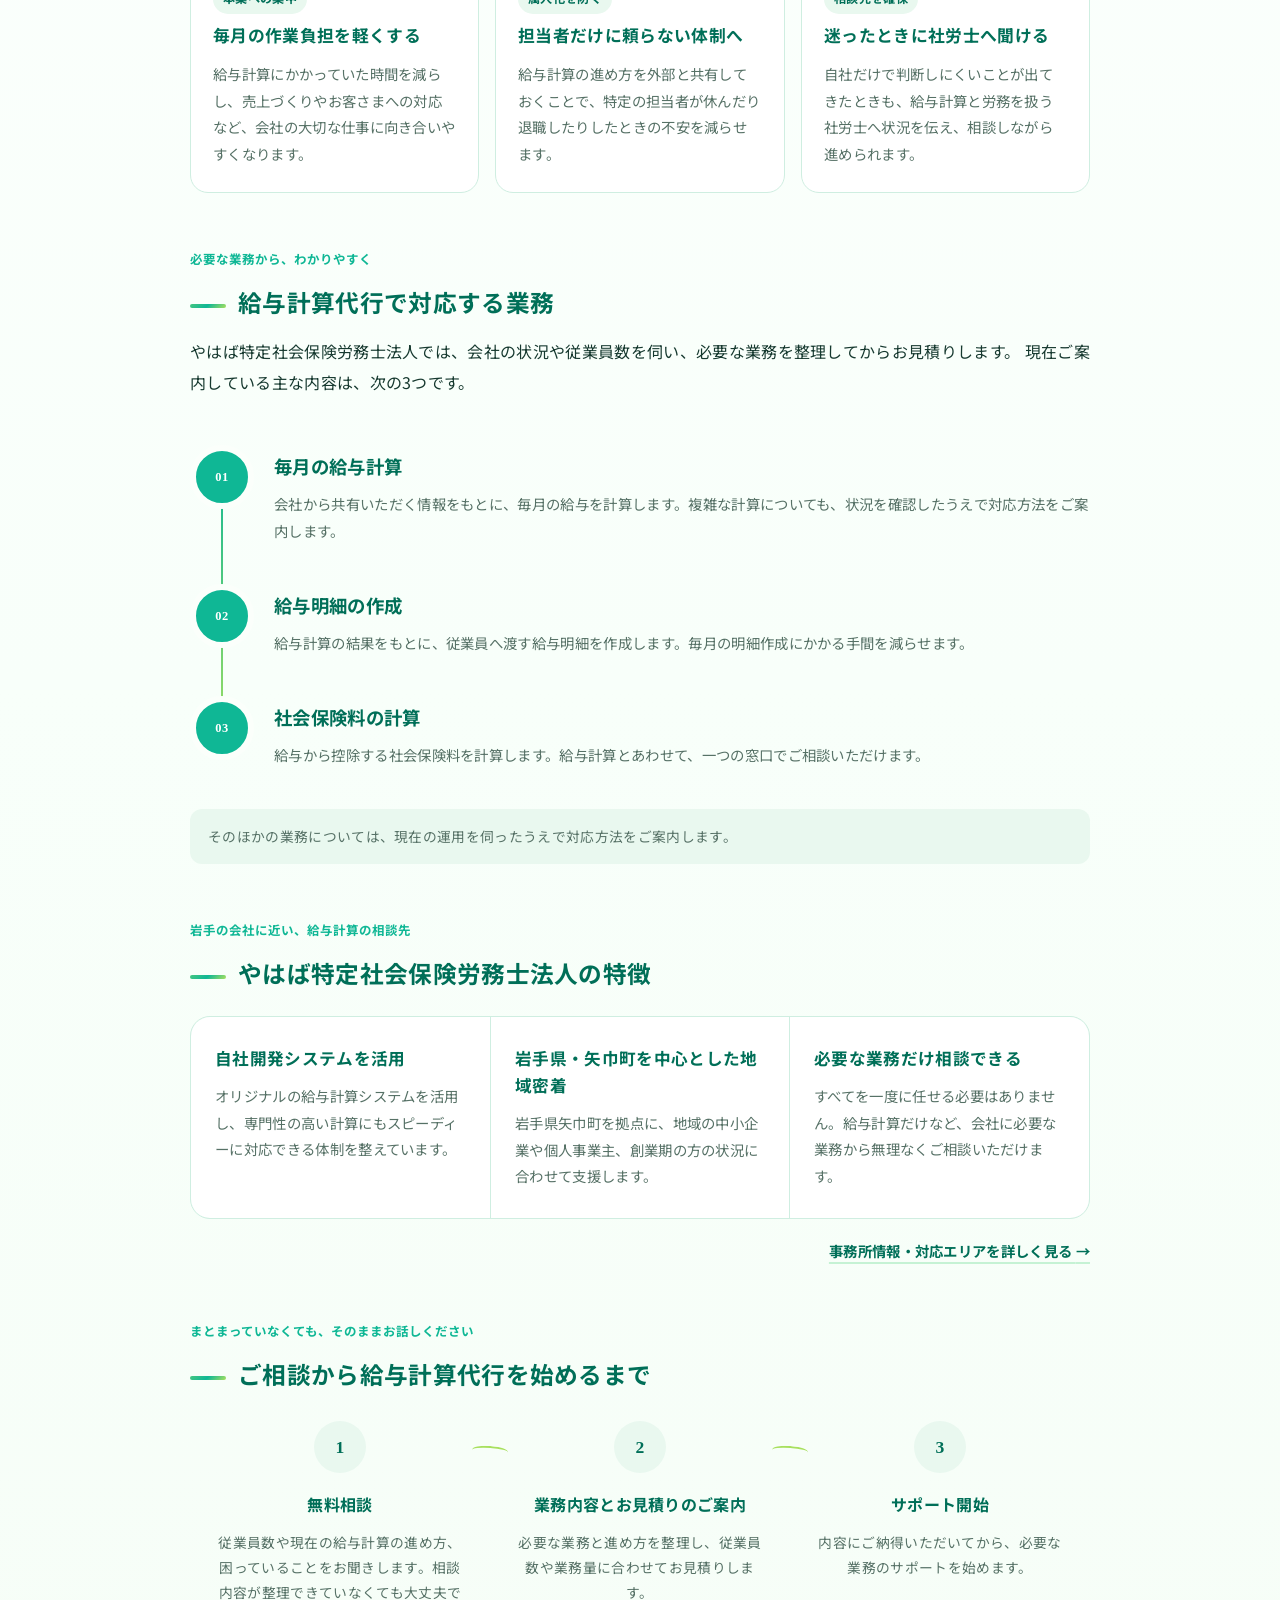
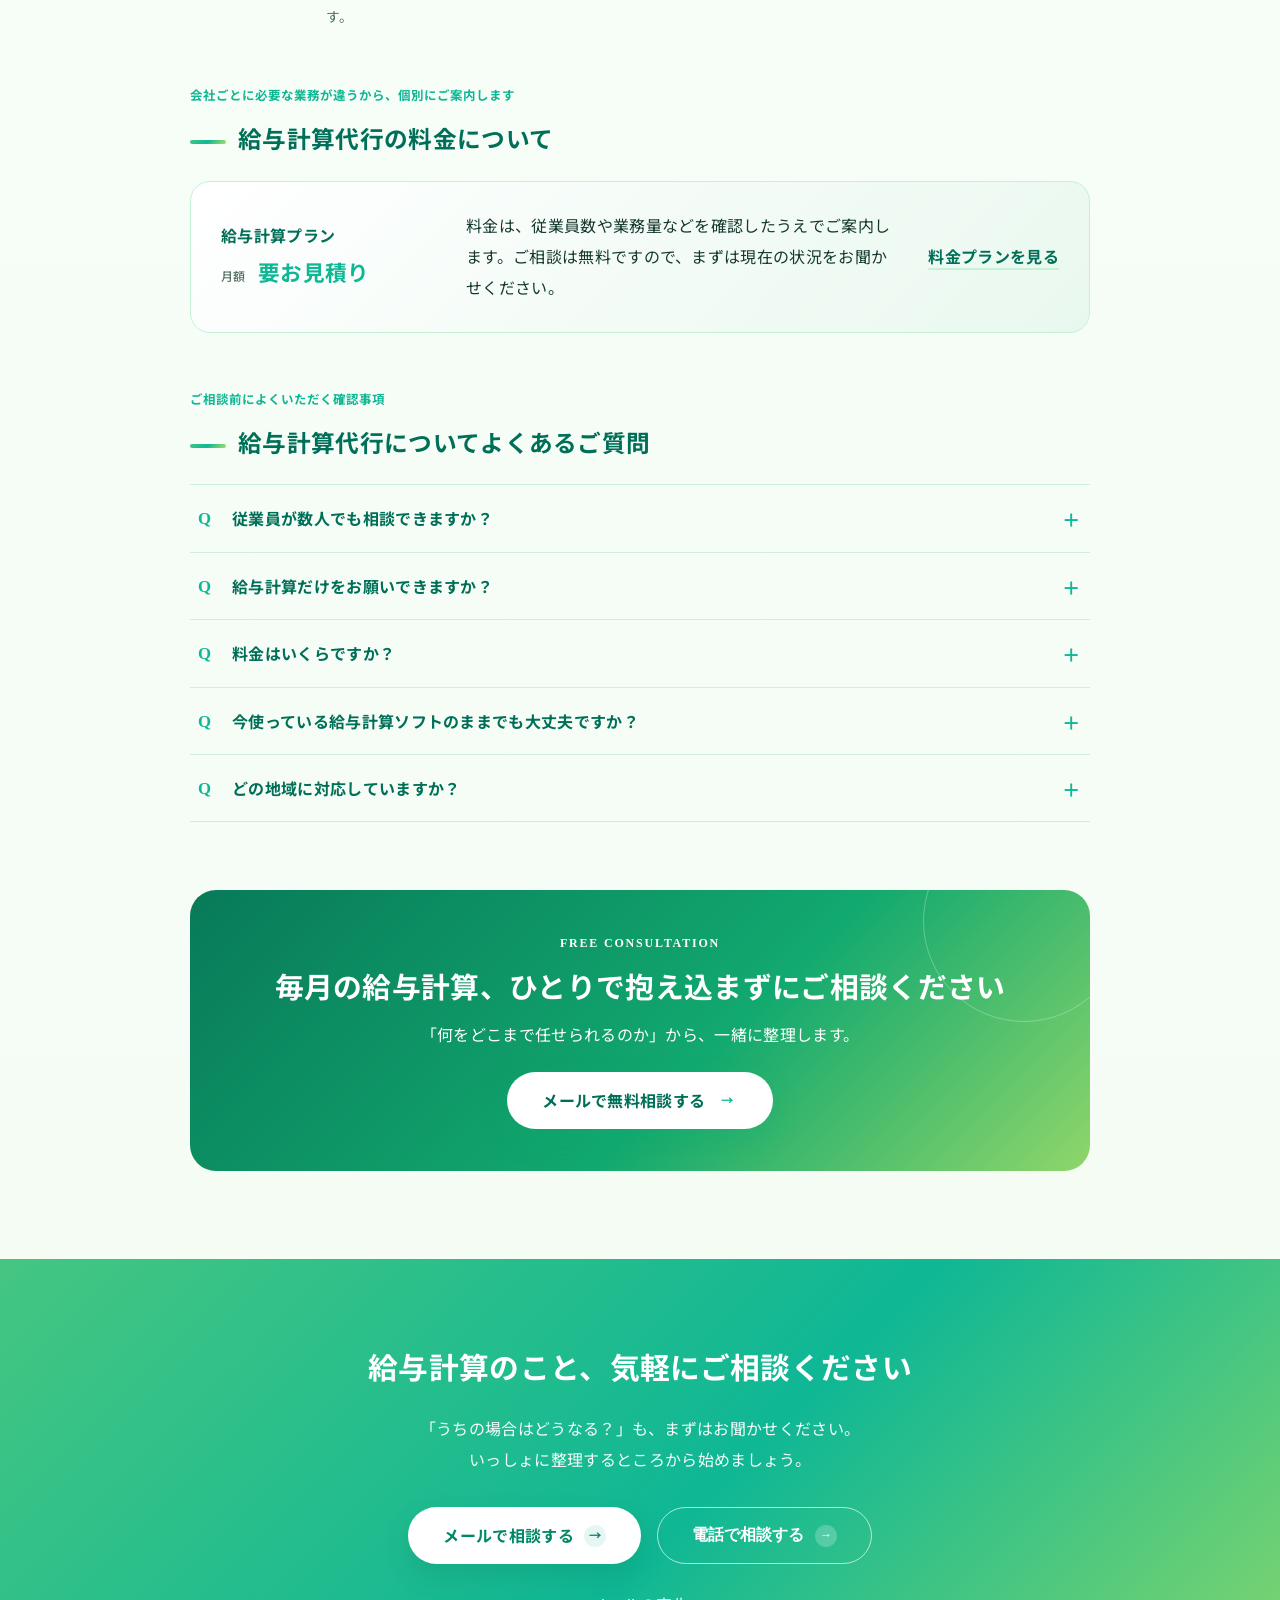
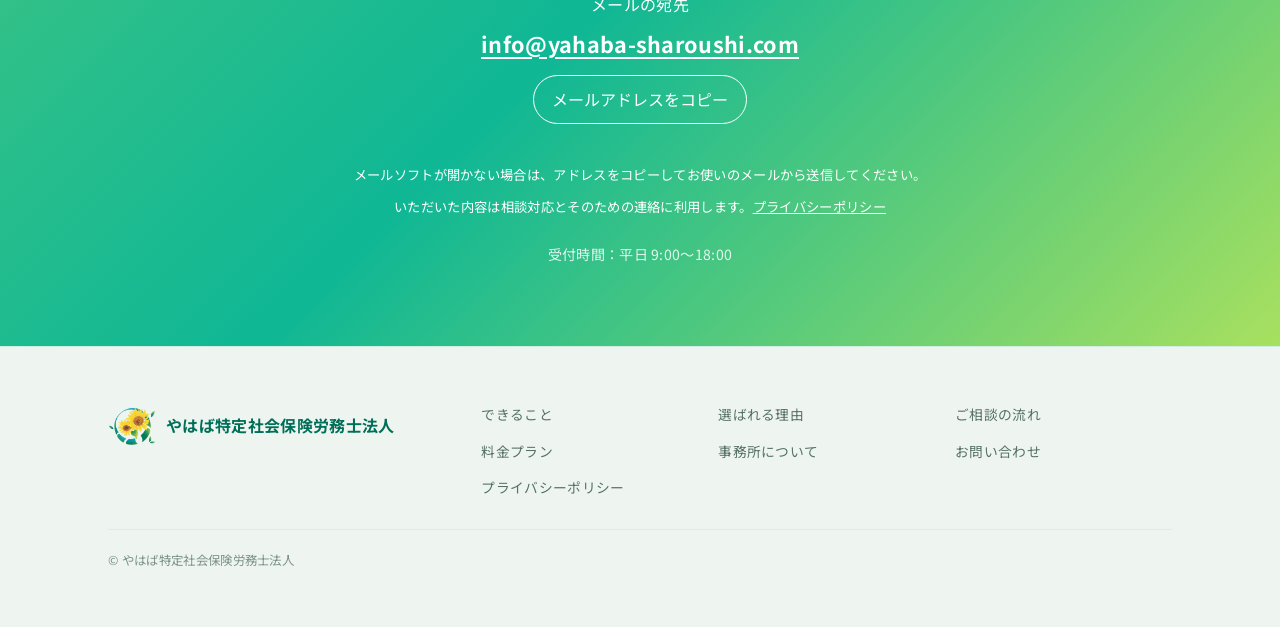
==== commit 7fff066d: "Replace inquiry forms with email links and copyable address" ====
--- a/payroll.html
+++ b/payroll.html
@@ -62,7 +62,7 @@
           必要な業務を整理し、自社開発の給与計算システムを活用しながら、無理のない形でアウトソーシングを始められます。
         </p>
         <div class="payroll-hero__actions">
-          <button type="button" class="btn btn--primary contact-modal-open">給与計算について相談する</button>
+          <a href="mailto:info@yahaba-sharoushi.com" class="btn btn--primary">給与計算について相談する</a>
           <a class="payroll-text-link" href="index.html#plans">料金の考え方を見る</a>
         </div>
         <p class="payroll-hero__area">岩手県内対応・矢巾町周辺を中心にサポート</p>
@@ -244,7 +244,7 @@
         <p class="payroll-mini-cta__eyebrow">Free consultation</p>
         <h2>毎月の給与計算、ひとりで抱え込まずにご相談ください</h2>
         <p>「何をどこまで任せられるのか」から、一緒に整理します。</p>
-        <button type="button" class="btn btn--primary btn--lg contact-modal-open">メールで無料相談する</button>
+        <a href="mailto:info@yahaba-sharoushi.com" class="btn btn--primary btn--lg">メールで無料相談する</a>
       </aside>
     </article>
   </div>
@@ -258,8 +258,16 @@
         いっしょに整理するところから始めましょう。
       </p>
       <div class="cta__actions">
-        <button type="button" class="btn btn--white btn--lg contact-modal-open">メールで相談する</button>
+        <a href="mailto:info@yahaba-sharoushi.com" class="btn btn--white btn--lg">メールで相談する</a>
         <button type="button" class="btn btn--outline btn--lg phone-modal-open">電話で相談する</button>
+      </div>
+            <div class="contact-email">
+        <p>メールの宛先</p>
+        <a class="contact-email__address" href="mailto:info@yahaba-sharoushi.com">info@yahaba-sharoushi.com</a>
+        <button type="button" class="contact-email__copy" data-copy-email>メールアドレスをコピー</button>
+        <p class="contact-email__status" role="status" aria-live="polite"></p>
+        <p class="contact-email__note">メールソフトが開かない場合は、アドレスをコピーしてお使いのメールから送信してください。</p>
+        <p class="contact-email__note">いただいた内容は相談対応とそのための連絡に利用します。<a href="privacy.html">プライバシーポリシー</a></p>
       </div>
       <p class="cta__note">受付時間：平日 9:00〜18:00</p>
     </div>
@@ -299,54 +307,6 @@
   </div>
 </div>
 
-<!-- お問い合わせフォーム -->
-<div class="contact-modal" id="contactModal" aria-hidden="true">
-  <div class="contact-modal__overlay" data-contact-close></div>
-  <div class="contact-modal__dialog" role="dialog" aria-modal="true" aria-labelledby="contactModalTitle">
-    <button type="button" class="contact-modal__close" aria-label="閉じる" data-contact-close>×</button>
-    <p class="contact-modal__eyebrow">メールでのご相談</p>
-    <h2 class="contact-modal__title" id="contactModalTitle">お問い合わせフォーム</h2>
-    <p class="contact-modal__lead">下のフォームにご記入ください。内容を確認のうえ、担当者よりご返信いたします。</p>
-
-    <!-- 通知メールの送信先は Netlify 管理画面 → Site → Forms → Form notifications で設定します（メールアドレスはコードではなく管理画面に登録） -->
-    <form class="contact-form" name="contact" method="POST" data-netlify="true" netlify-honeypot="bot-field">
-      <input type="hidden" name="form-name" value="contact">
-      <p class="contact-form__hp" hidden>
-        <label>この欄は記入しないでください <input name="bot-field"></label>
-      </p>
-
-      <div class="contact-form__row">
-        <label class="contact-form__label" for="cf-name">お名前 <span class="contact-form__req">必須</span></label>
-        <input class="contact-form__input" id="cf-name" name="お名前" type="text" required autocomplete="name">
-      </div>
-      <div class="contact-form__row">
-        <label class="contact-form__label" for="cf-email">メールアドレス <span class="contact-form__req">必須</span></label>
-        <input class="contact-form__input" id="cf-email" name="メールアドレス" type="email" required autocomplete="email">
-      </div>
-      <div class="contact-form__row">
-        <label class="contact-form__label" for="cf-tel">電話番号 <span class="contact-form__opt">任意</span></label>
-        <input class="contact-form__input" id="cf-tel" name="電話番号" type="tel" autocomplete="tel">
-      </div>
-      <div class="contact-form__row">
-        <label class="contact-form__label" for="cf-message">相談内容 <span class="contact-form__req">必須</span></label>
-        <textarea class="contact-form__input contact-form__textarea" id="cf-message" name="相談内容" rows="5" required></textarea>
-      </div>
-
-      <div class="contact-form__privacy">
-        <p id="cf-privacy-note">ご入力内容は、お問い合わせへの回答・相談対応と、そのための連絡に利用します。マイナンバーや健康情報、従業員の個人情報は、このフォームには記入しないでください。</p>
-        <p><a href="privacy.html" target="_blank" rel="noopener">プライバシーポリシーを読む（別タブで開きます）</a></p>
-        <label class="contact-form__consent" for="cf-privacy">
-          <input id="cf-privacy" name="プライバシーポリシーへの同意" type="checkbox" value="同意する" required aria-describedby="cf-privacy-note">
-          <span>個人情報の取り扱いを確認し、同意します <span class="contact-form__req">必須</span></span>
-        </label>
-      </div>
-      <button type="submit" class="btn btn--lg contact-form__submit">送信する</button>
-      <p class="contact-form__status" role="status" aria-live="polite"></p>
-      <p class="contact-form__note">受付時間：平日 9:00〜18:00／いただいた内容は相談対応の目的のみに使用します。</p>
-    </form>
-  </div>
-</div>
-
 <script src="script.js"></script>
 </body>
 </html>
--- a/style.css
+++ b/style.css
@@ -2696,3 +2696,12 @@
 .greeting__person.greeting__photoOnly{overflow:hidden!important;border-radius:28px!important;}
 .greeting__photoOnly img{object-position:48% 40%!important;transform:scale(1.25);transform-origin:48% 38%;opacity:1!important;}
 @media(max-width:640px){.greeting__person.greeting__photoOnly{border-radius:22px!important;}}
+
+/* メールでの相談・コピー可能な宛先 */
+.contact-email{max-width:620px;margin:26px auto 0;text-align:center;line-height:1.8;}
+.contact-email__address{display:block;margin:6px 0 12px;font-size:clamp(1rem,4.5vw,1.35rem);font-weight:700;text-decoration:underline;text-underline-offset:4px;user-select:text;overflow-wrap:anywhere;}
+.contact-email__copy{padding:9px 18px;border:1px solid currentColor;border-radius:999px;background:transparent;color:inherit;font:inherit;cursor:pointer;}
+.contact-email__copy:focus-visible{outline:3px solid currentColor;outline-offset:4px;}
+.contact-email__status{min-height:1.8em;font-size:.86rem;margin-top:6px;}
+.contact-email__note{font-size:.83rem;margin-top:8px;line-height:1.8;}
+.contact-email__note a{text-decoration:underline;}
